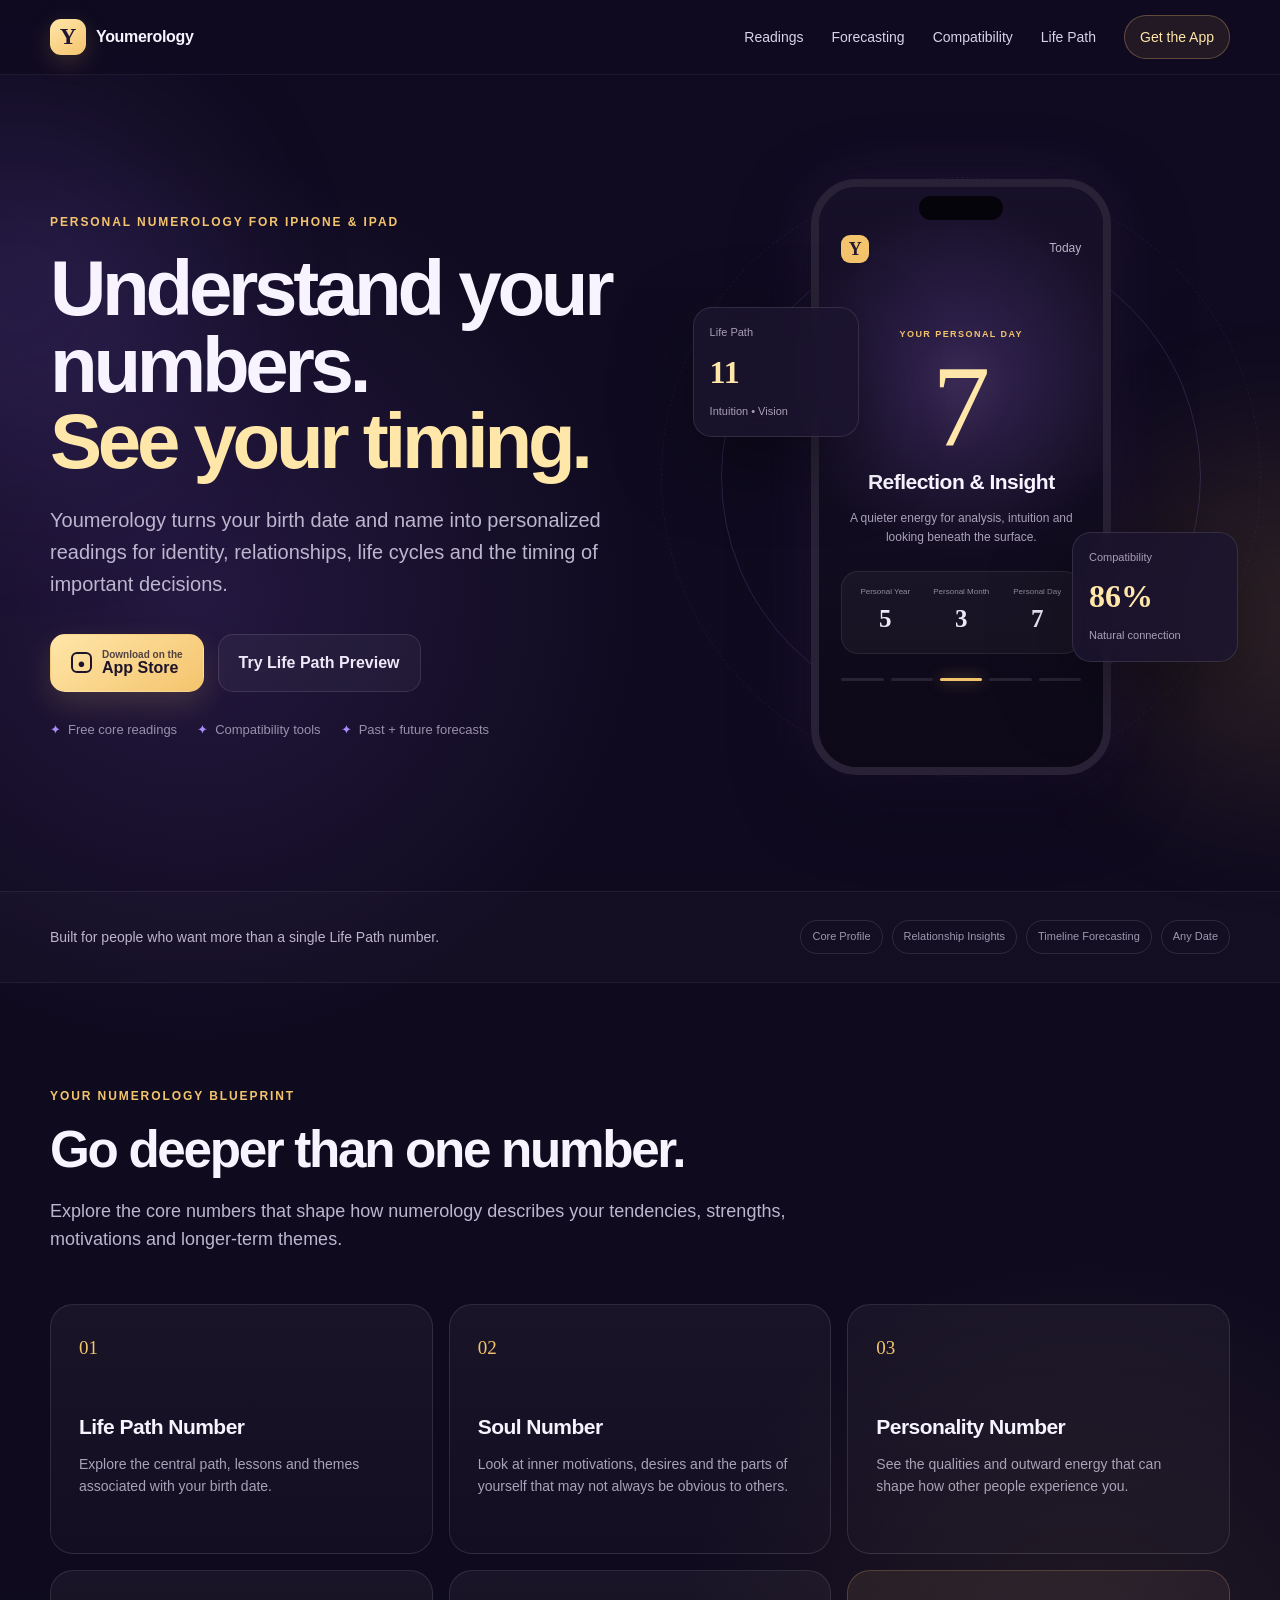
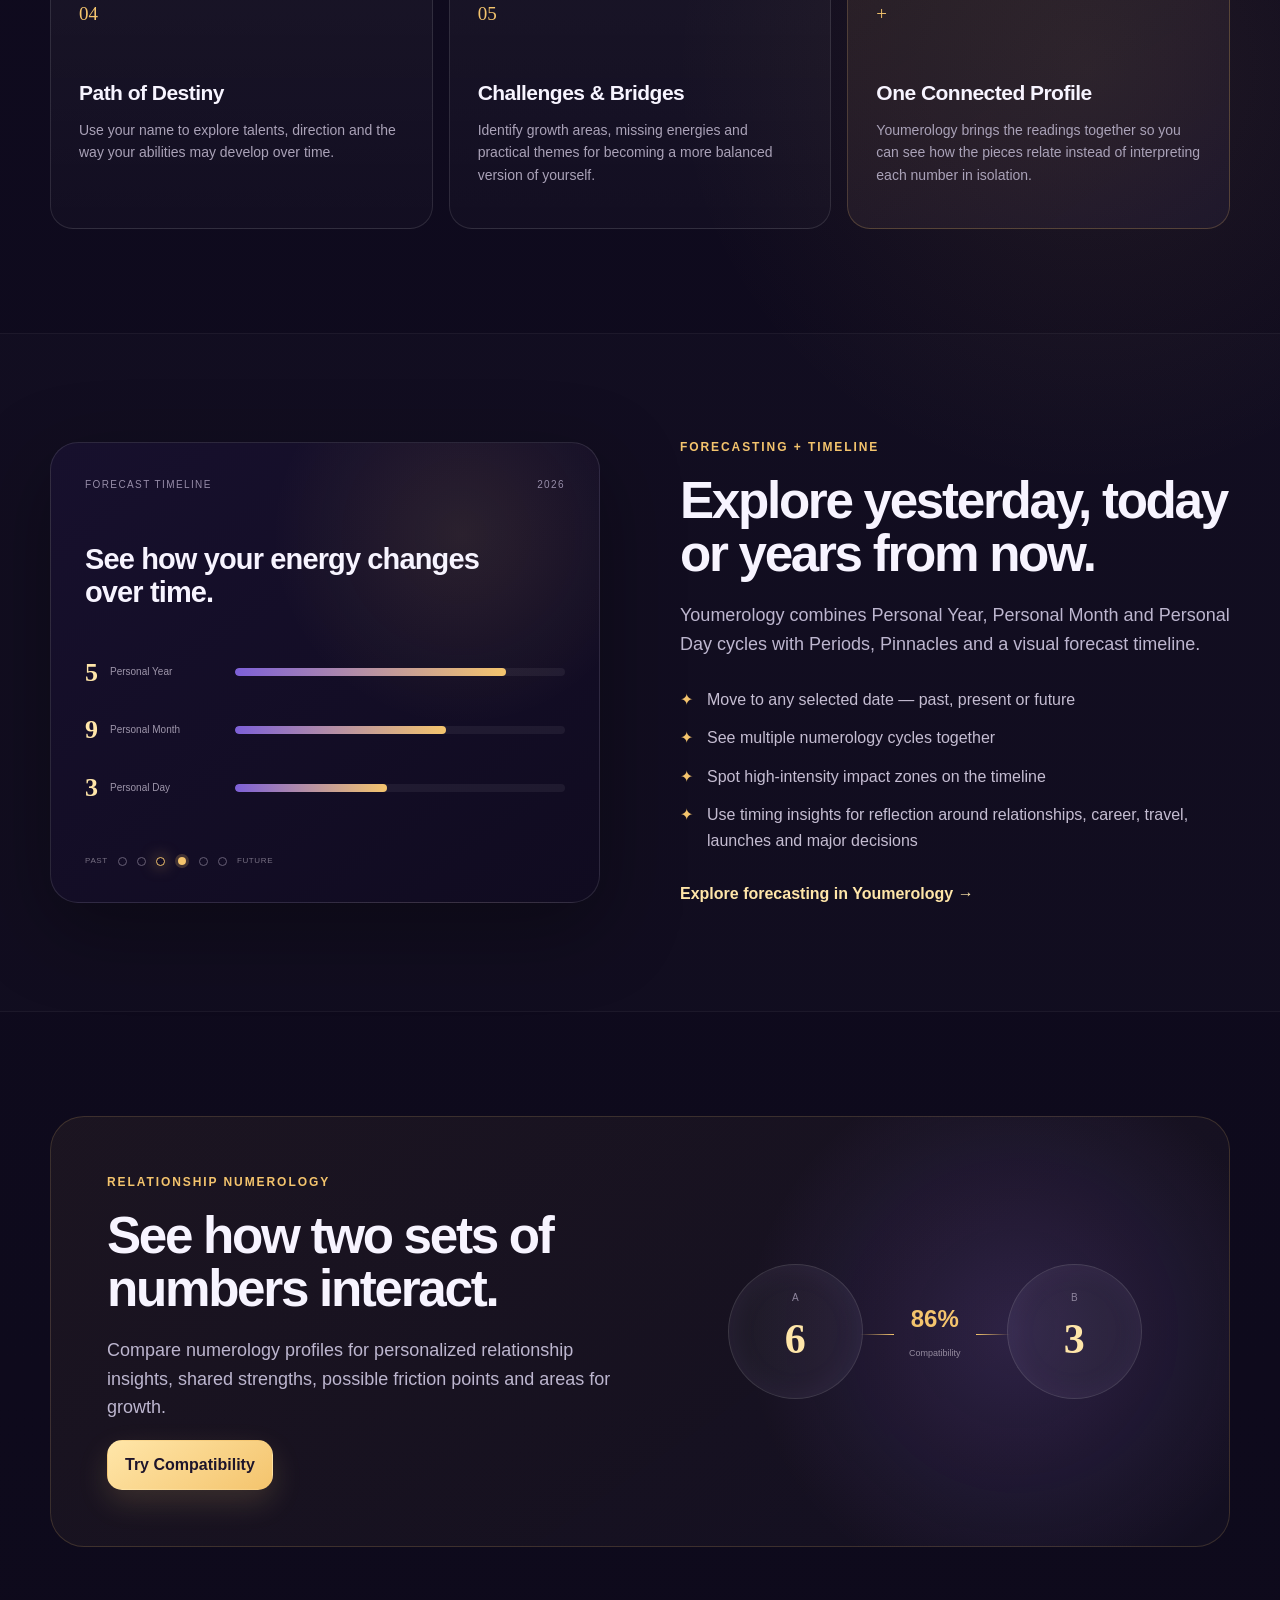
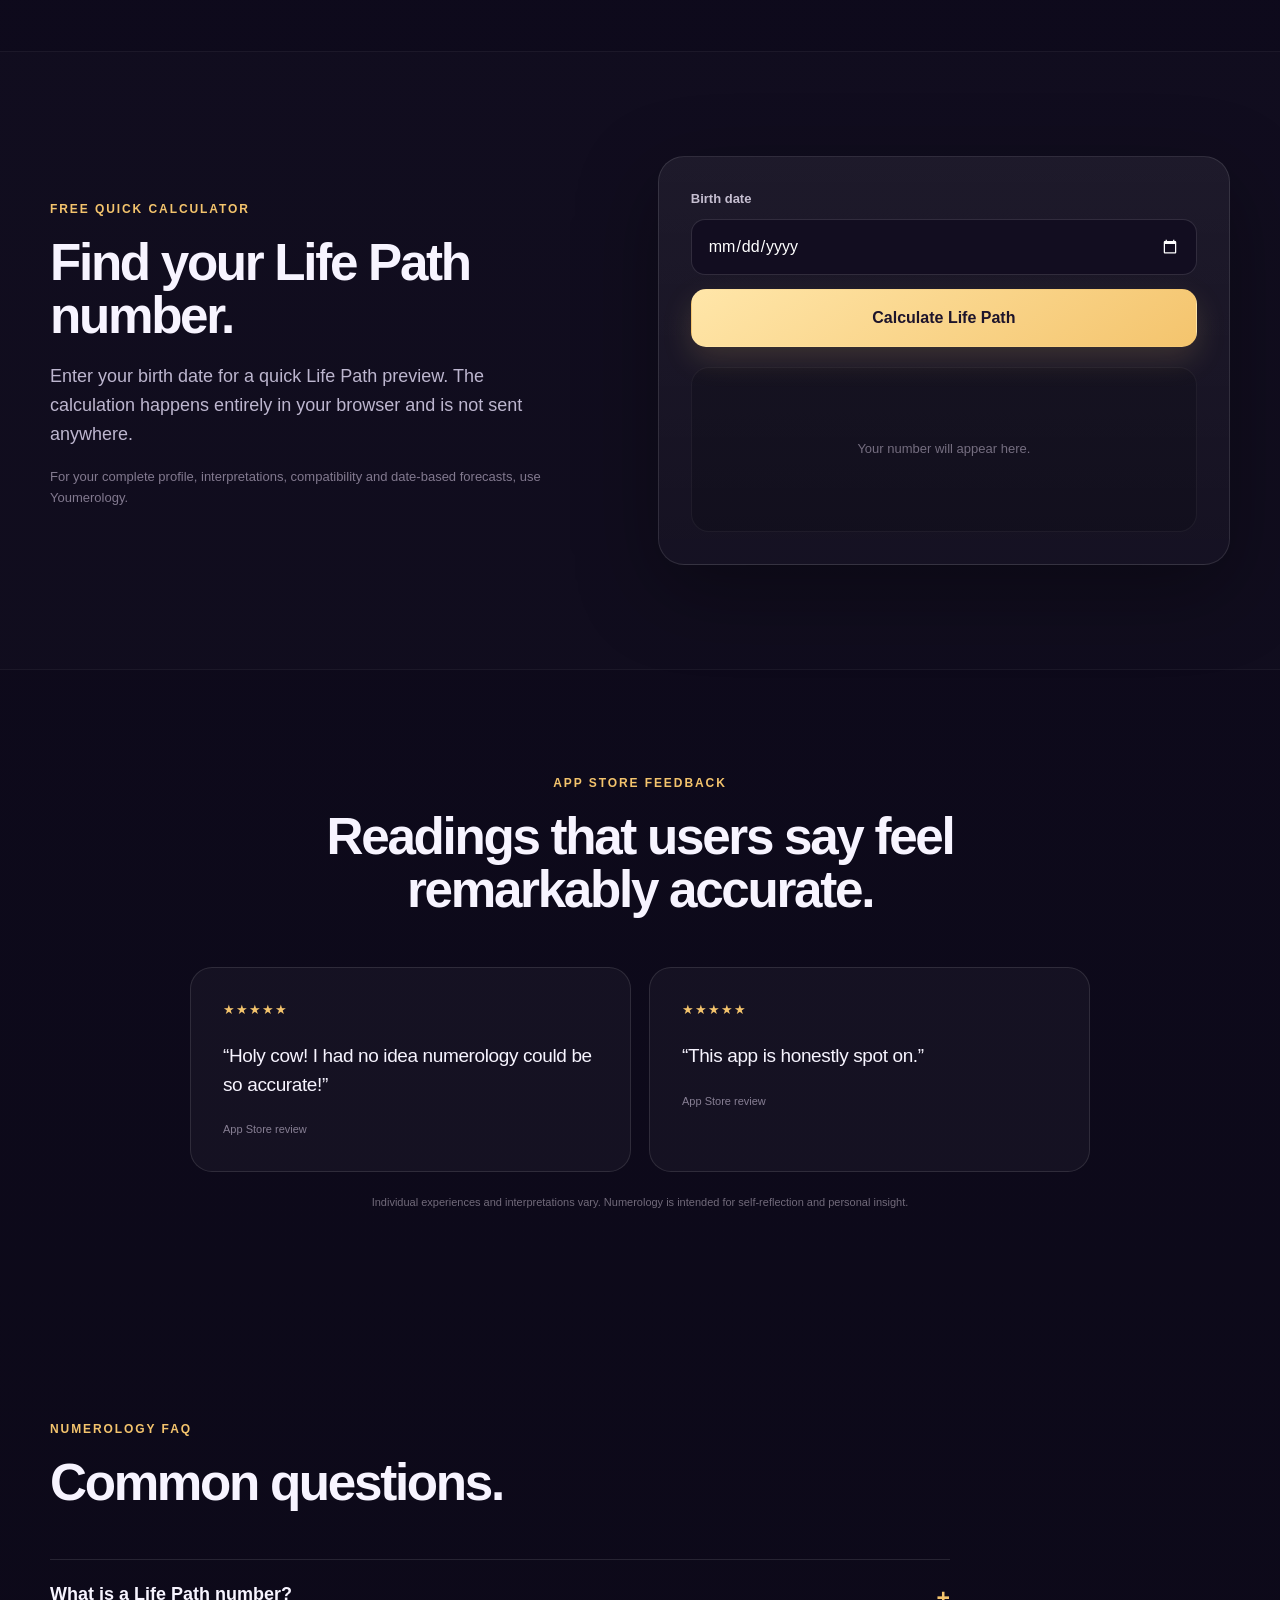
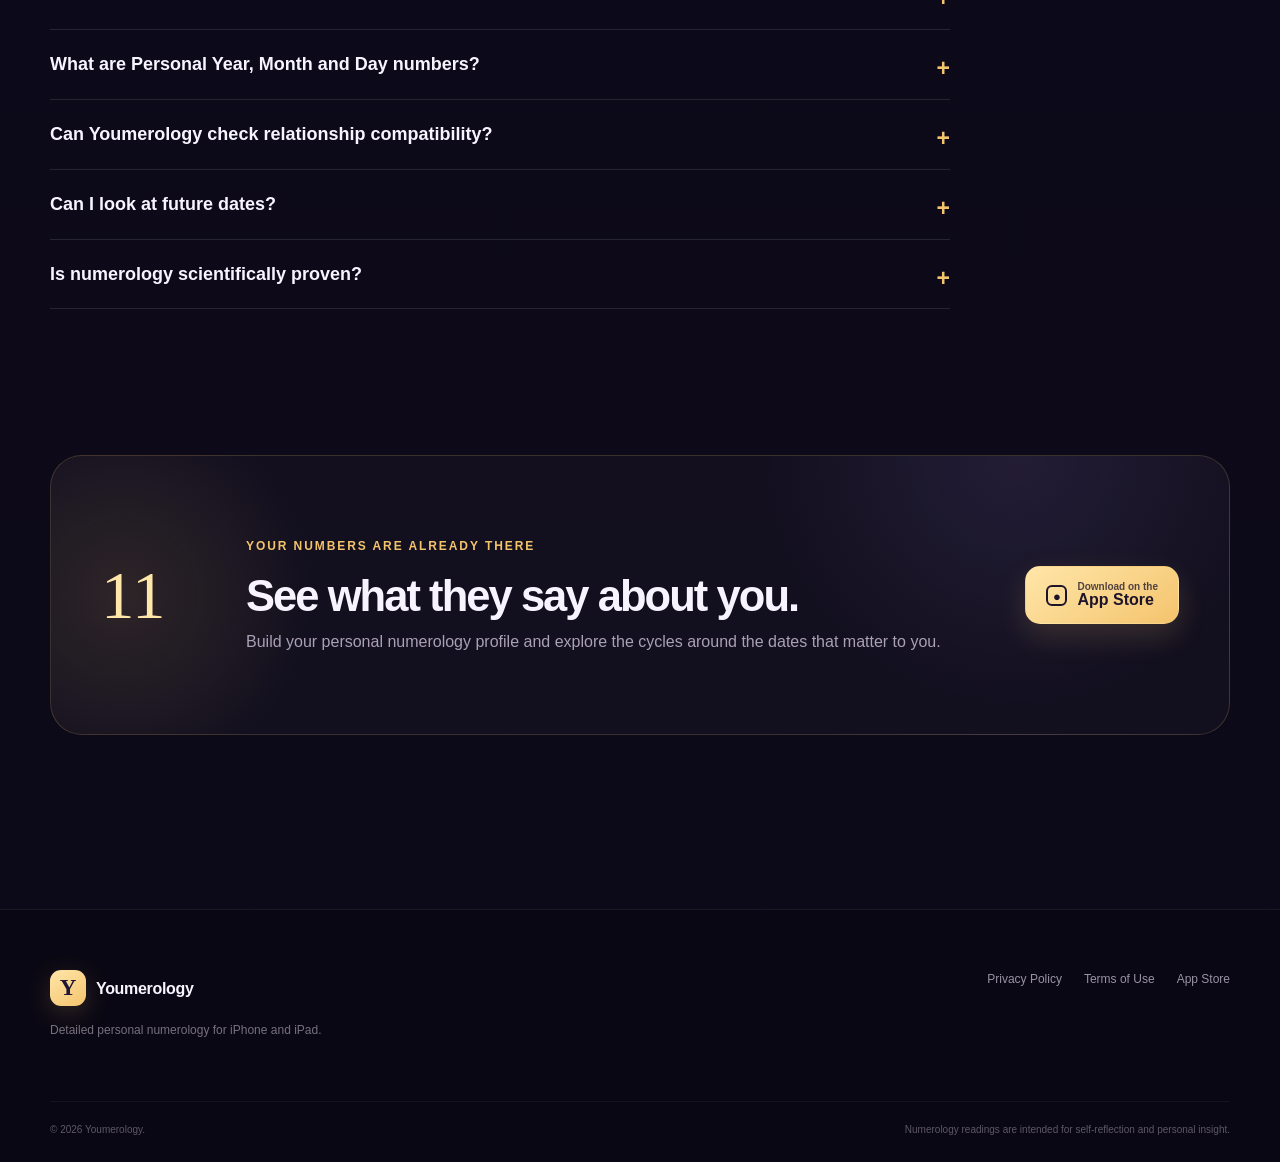
==== index.html @ 7037665f "Update favicon and apple-touch-icon links" ====
<!DOCTYPE html>
<html lang="en">
<head>
  <meta name="google-site-verification" content="4ZaH0j8eCkvq4L_S8HoD6E7AAe_oeaZAUaTtSK3DIdA" />
  <meta charset="UTF-8">
  <meta name="viewport" content="width=device-width, initial-scale=1.0">
  <meta name="theme-color" content="#100B20">

  <title>Youmerology — Personal Numerology Readings, Compatibility & Forecasts</title>
  <meta name="description" content="Explore your Life Path, Soul Number, Personality Number, Destiny, compatibility, Personal Year, Personal Month, Personal Day and forecast timeline with Youmerology for iPhone and iPad.">
  <meta name="keywords" content="numerology, numerology app, life path number, personal year, personal month, personal day, numerology compatibility, destiny number, soul number, numerology reading">
  <meta name="author" content="Youmerology">

  <link rel="canonical" href="https://dgarbinski.github.io/Youmerology-Numerology-Readings/">
  <link rel="manifest" href="site.webmanifest">
  <link rel="icon" type="image/png" href="D565DB39-8B8D-4396-AFD5-382561A0675E 3.png">
<link rel="apple-touch-icon" href="D565DB39-8B8D-4396-AFD5-382561A0675E 3.png">

  <meta property="og:type" content="website">
  <meta property="og:title" content="Youmerology — Detailed Personal Numerology">
  <meta property="og:description" content="Turn your birth date and name into personalized numerology insights for identity, relationships, timing and life decisions.">
  <meta property="og:url" content="https://dgarbinski.github.io/Youmerology-Numerology-Readings/">
  <meta property="og:site_name" content="Youmerology">

  <meta name="twitter:card" content="summary">
  <meta name="twitter:title" content="Youmerology — Personal Numerology Readings">
  <meta name="twitter:description" content="Life Path, compatibility, forecasting and personalized numerology insights for iPhone and iPad.">

  <link rel="stylesheet" href="styles.css">

  <script type="application/ld+json">
  {
    "@context": "https://schema.org",
    "@type": "SoftwareApplication",
    "name": "Youmerology",
    "applicationCategory": "LifestyleApplication",
    "operatingSystem": "iOS, iPadOS",
    "description": "A personal numerology app with core readings, compatibility, date-based forecasts and a visual forecast timeline.",
    "url": "https://dgarbinski.github.io/Youmerology-Numerology-Readings/",
    "downloadUrl": "https://apps.apple.com/us/app/youmerology/id6758997549",
    "offers": {
      "@type": "Offer",
      "price": "0",
      "priceCurrency": "USD"
    }
  }
  </script>
</head>

<body>
  <div class="ambient ambient-one"></div>
  <div class="ambient ambient-two"></div>

  <header class="site-header">
    <div class="container nav-wrap">
      <a class="brand" href="#top" aria-label="Youmerology home">
        <span class="brand-mark">Y</span>
        <span>Youmerology</span>
      </a>

      <button class="menu-button" id="menuButton" aria-label="Open navigation" aria-expanded="false">
        <span></span><span></span><span></span>
      </button>

      <nav class="nav-links" id="navLinks" aria-label="Main navigation">
        <a href="#readings">Readings</a>
        <a href="#forecasting">Forecasting</a>
        <a href="#compatibility">Compatibility</a>
        <a href="#calculator">Life Path</a>
        <a class="nav-cta" href="https://apps.apple.com/us/app/youmerology/id6758997549" target="_blank" rel="noopener">Get the App</a>
      </nav>
    </div>
  </header>

  <main id="top">
    <section class="hero section">
      <div class="container hero-grid">
        <div class="hero-copy">
          <div class="eyebrow">Personal numerology for iPhone & iPad</div>
          <h1>Understand your numbers.<br><span>See your timing.</span></h1>
          <p class="hero-lead">
            Youmerology turns your birth date and name into personalized readings for identity,
            relationships, life cycles and the timing of important decisions.
          </p>

          <div class="hero-actions">
            <a class="button button-primary" href="https://apps.apple.com/us/app/youmerology/id6758997549" target="_blank" rel="noopener">
              <span class="apple-symbol">●</span>
              <span><small>Download on the</small>App Store</span>
            </a>
            <a class="button button-secondary" href="#calculator">Try Life Path Preview</a>
          </div>

          <div class="trust-row">
            <span>Free core readings</span>
            <span>Compatibility tools</span>
            <span>Past + future forecasts</span>
          </div>
        </div>

        <div class="hero-visual" aria-label="Preview of Youmerology readings">
          <div class="orbit orbit-one"></div>
          <div class="orbit orbit-two"></div>

          <div class="phone">
            <div class="phone-top"></div>
            <div class="phone-screen">
              <div class="screen-header">
                <span class="mini-logo">Y</span>
                <span>Today</span>
              </div>
              <p class="screen-kicker">YOUR PERSONAL DAY</p>
              <div class="big-number">7</div>
              <h3>Reflection & Insight</h3>
              <p class="screen-copy">A quieter energy for analysis, intuition and looking beneath the surface.</p>
              <div class="energy-card">
                <div>
                  <span>Personal Year</span>
                  <strong>5</strong>
                </div>
                <div>
                  <span>Personal Month</span>
                  <strong>3</strong>
                </div>
                <div>
                  <span>Personal Day</span>
                  <strong>7</strong>
                </div>
              </div>
              <div class="timeline">
                <span></span><span></span><span class="active"></span><span></span><span></span>
              </div>
            </div>
          </div>

          <div class="floating-card card-left">
            <span>Life Path</span>
            <strong>11</strong>
            <small>Intuition • Vision</small>
          </div>

          <div class="floating-card card-right">
            <span>Compatibility</span>
            <strong>86%</strong>
            <small>Natural connection</small>
          </div>
        </div>
      </div>
    </section>

    <section class="proof-strip">
      <div class="container proof-inner">
        <p>Built for people who want more than a single Life Path number.</p>
        <div class="proof-tags">
          <span>Core Profile</span>
          <span>Relationship Insights</span>
          <span>Timeline Forecasting</span>
          <span>Any Date</span>
        </div>
      </div>
    </section>

    <section class="section" id="readings">
      <div class="container">
        <div class="section-heading">
          <div class="eyebrow">Your numerology blueprint</div>
          <h2>Go deeper than one number.</h2>
          <p>
            Explore the core numbers that shape how numerology describes your tendencies,
            strengths, motivations and longer-term themes.
          </p>
        </div>

        <div class="feature-grid">
          <article class="feature-card">
            <div class="feature-number">01</div>
            <h3>Life Path Number</h3>
            <p>Explore the central path, lessons and themes associated with your birth date.</p>
          </article>

          <article class="feature-card">
            <div class="feature-number">02</div>
            <h3>Soul Number</h3>
            <p>Look at inner motivations, desires and the parts of yourself that may not always be obvious to others.</p>
          </article>

          <article class="feature-card">
            <div class="feature-number">03</div>
            <h3>Personality Number</h3>
            <p>See the qualities and outward energy that can shape how other people experience you.</p>
          </article>

          <article class="feature-card">
            <div class="feature-number">04</div>
            <h3>Path of Destiny</h3>
            <p>Use your name to explore talents, direction and the way your abilities may develop over time.</p>
          </article>

          <article class="feature-card">
            <div class="feature-number">05</div>
            <h3>Challenges & Bridges</h3>
            <p>Identify growth areas, missing energies and practical themes for becoming a more balanced version of yourself.</p>
          </article>

          <article class="feature-card feature-card-accent">
            <div class="feature-number">+</div>
            <h3>One Connected Profile</h3>
            <p>Youmerology brings the readings together so you can see how the pieces relate instead of interpreting each number in isolation.</p>
          </article>
        </div>
      </div>
    </section>

    <section class="section split-section" id="forecasting">
      <div class="container split-grid">
        <div class="timeline-preview">
          <div class="preview-top">
            <span>FORECAST TIMELINE</span>
            <span>2026</span>
          </div>
          <div class="preview-title">See how your energy changes over time.</div>

          <div class="forecast-row">
            <div class="forecast-label"><strong>5</strong><span>Personal Year</span></div>
            <div class="forecast-line"><i style="width: 82%"></i></div>
          </div>
          <div class="forecast-row">
            <div class="forecast-label"><strong>9</strong><span>Personal Month</span></div>
            <div class="forecast-line"><i style="width: 64%"></i></div>
          </div>
          <div class="forecast-row">
            <div class="forecast-label"><strong>3</strong><span>Personal Day</span></div>
            <div class="forecast-line"><i style="width: 46%"></i></div>
          </div>

          <div class="date-track">
            <span>PAST</span>
            <span class="date-point"></span>
            <span class="date-point"></span>
            <span class="date-point hot"></span>
            <span class="date-point current"></span>
            <span class="date-point"></span>
            <span class="date-point"></span>
            <span>FUTURE</span>
          </div>
        </div>

        <div class="split-copy">
          <div class="eyebrow">Forecasting + timeline</div>
          <h2>Explore yesterday, today or years from now.</h2>
          <p>
            Youmerology combines Personal Year, Personal Month and Personal Day cycles with
            Periods, Pinnacles and a visual forecast timeline.
          </p>

          <ul class="check-list">
            <li>Move to any selected date — past, present or future</li>
            <li>See multiple numerology cycles together</li>
            <li>Spot high-intensity impact zones on the timeline</li>
            <li>Use timing insights for reflection around relationships, career, travel, launches and major decisions</li>
          </ul>

          <a class="text-link" href="https://apps.apple.com/us/app/youmerology/id6758997549" target="_blank" rel="noopener">Explore forecasting in Youmerology →</a>
        </div>
      </div>
    </section>

    <section class="section" id="compatibility">
      <div class="container">
        <div class="compatibility-card">
          <div class="compatibility-copy">
            <div class="eyebrow">Relationship numerology</div>
            <h2>See how two sets of numbers interact.</h2>
            <p>
              Compare numerology profiles for personalized relationship insights,
              shared strengths, possible friction points and areas for growth.
            </p>
            <a class="button button-primary compact" href="https://apps.apple.com/us/app/youmerology/id6758997549" target="_blank" rel="noopener">Try Compatibility</a>
          </div>

          <div class="match-visual">
            <div class="person-orb">
              <span>A</span>
              <strong>6</strong>
            </div>
            <div class="connection">
              <div class="match-score">86%</div>
              <span>Compatibility</span>
            </div>
            <div class="person-orb">
              <span>B</span>
              <strong>3</strong>
            </div>
          </div>
        </div>
      </div>
    </section>

    <section class="section calculator-section" id="calculator">
      <div class="container calculator-grid">
        <div class="calculator-copy">
          <div class="eyebrow">Free quick calculator</div>
          <h2>Find your Life Path number.</h2>
          <p>
            Enter your birth date for a quick Life Path preview. The calculation happens entirely
            in your browser and is not sent anywhere.
          </p>
          <p class="calculator-note">
            For your complete profile, interpretations, compatibility and date-based forecasts,
            use Youmerology.
          </p>
        </div>

        <div class="calculator-card">
          <label for="birthDate">Birth date</label>
          <input type="date" id="birthDate" autocomplete="bday">
          <button class="button button-primary full-width" id="calculateButton">Calculate Life Path</button>

          <div class="calculator-result" id="calculatorResult" aria-live="polite">
            <div class="result-placeholder">Your number will appear here.</div>
          </div>
        </div>
      </div>
    </section>

    <section class="section reviews-section">
      <div class="container">
        <div class="section-heading centered">
          <div class="eyebrow">App Store feedback</div>
          <h2>Readings that users say feel remarkably accurate.</h2>
        </div>

        <div class="review-grid">
          <blockquote class="review-card">
            <div class="stars">★★★★★</div>
            <p>“Holy cow! I had no idea numerology could be so accurate!”</p>
            <footer>App Store review</footer>
          </blockquote>

          <blockquote class="review-card">
            <div class="stars">★★★★★</div>
            <p>“This app is honestly spot on.”</p>
            <footer>App Store review</footer>
          </blockquote>
        </div>

        <p class="review-disclaimer">Individual experiences and interpretations vary. Numerology is intended for self-reflection and personal insight.</p>
      </div>
    </section>

    <section class="section faq-section">
      <div class="container">
        <div class="section-heading">
          <div class="eyebrow">Numerology FAQ</div>
          <h2>Common questions.</h2>
        </div>

        <div class="faq-list">
          <details>
            <summary>What is a Life Path number?</summary>
            <p>A Life Path number is a numerology value derived from your birth date. Numerology traditions use it to describe broad themes, tendencies and lessons associated with a person's life journey.</p>
          </details>

          <details>
            <summary>What are Personal Year, Month and Day numbers?</summary>
            <p>These are date-based numerology cycles used to interpret changing themes over different time scales. Youmerology lets you view them together and move to different dates.</p>
          </details>

          <details>
            <summary>Can Youmerology check relationship compatibility?</summary>
            <p>Yes. Youmerology includes compatibility insights that combine numerology information for two people and highlight strengths, friction points and potential areas for growth.</p>
          </details>

          <details>
            <summary>Can I look at future dates?</summary>
            <p>Yes. The forecast tools are designed to explore past, present and future dates, including Personal Year, Month and Day cycles, Periods, Pinnacles and the visual timeline.</p>
          </details>

          <details>
            <summary>Is numerology scientifically proven?</summary>
            <p>Numerology is a traditional interpretive system, not a scientifically validated method for predicting events. Youmerology is designed for self-reflection, personal insight and entertainment rather than guaranteed outcomes.</p>
          </details>
        </div>
      </div>
    </section>

    <section class="section final-cta">
      <div class="container">
        <div class="cta-panel">
          <div class="cta-symbol">11</div>
          <div>
            <div class="eyebrow">Your numbers are already there</div>
            <h2>See what they say about you.</h2>
            <p>Build your personal numerology profile and explore the cycles around the dates that matter to you.</p>
          </div>
          <a class="button button-primary" href="https://apps.apple.com/us/app/youmerology/id6758997549" target="_blank" rel="noopener">
            <span class="apple-symbol">●</span>
            <span><small>Download on the</small>App Store</span>
          </a>
        </div>
      </div>
    </section>
  </main>

  <footer class="site-footer">
    <div class="container footer-grid">
      <div>
        <a class="brand footer-brand" href="#top">
          <span class="brand-mark">Y</span>
          <span>Youmerology</span>
        </a>
        <p>Detailed personal numerology for iPhone and iPad.</p>
      </div>

      <div class="footer-links">
        <a href="https://dgarbinski.github.io/Youmerology/index.html" target="_blank" rel="noopener">Privacy Policy</a>
        <a href="https://dgarbinski.github.io/Youmerology/termsofservice.html" target="_blank" rel="noopener">Terms of Use</a>
        <a href="https://apps.apple.com/us/app/youmerology/id6758997549" target="_blank" rel="noopener">App Store</a>
      </div>
    </div>

    <div class="container footer-bottom">
      <span>© <span id="year"></span> Youmerology.</span>
      <span>Numerology readings are intended for self-reflection and personal insight.</span>
    </div>
  </footer>

  <script src="app.js"></script>
</body>
</html>
---- styles.css ----
:root {
  --bg: #100b20;
  --bg-2: #17102d;
  --panel: rgba(255, 255, 255, 0.055);
  --panel-strong: rgba(255, 255, 255, 0.085);
  --text: #f7f4ff;
  --muted: #bdb6cf;
  --gold: #f4c46d;
  --gold-2: #ffe6a9;
  --violet: #a98bf7;
  --violet-2: #7d60d8;
  --border: rgba(255, 255, 255, 0.11);
  --shadow: 0 25px 80px rgba(0, 0, 0, 0.35);
  --radius: 28px;
  --max: 1180px;
}

* {
  box-sizing: border-box;
}

html {
  scroll-behavior: smooth;
}

body {
  margin: 0;
  color: var(--text);
  background:
    radial-gradient(circle at 15% 10%, rgba(128, 84, 211, 0.18), transparent 28rem),
    radial-gradient(circle at 85% 28%, rgba(244, 196, 109, 0.08), transparent 26rem),
    linear-gradient(180deg, #100b20 0%, #0c0918 100%);
  font-family: Inter, ui-sans-serif, -apple-system, BlinkMacSystemFont, "SF Pro Display", "Segoe UI", sans-serif;
  line-height: 1.6;
  overflow-x: hidden;
}

a {
  color: inherit;
}

button,
input {
  font: inherit;
}

.container {
  width: min(calc(100% - 40px), var(--max));
  margin-inline: auto;
}

.section {
  position: relative;
  padding: 104px 0;
}

.ambient {
  position: fixed;
  pointer-events: none;
  border-radius: 50%;
  filter: blur(90px);
  opacity: 0.16;
  z-index: -1;
}

.ambient-one {
  width: 360px;
  height: 360px;
  background: #8d6af0;
  top: 12%;
  left: -160px;
}

.ambient-two {
  width: 300px;
  height: 300px;
  background: #e3ad4f;
  right: -150px;
  top: 52%;
}

.site-header {
  position: sticky;
  top: 0;
  z-index: 20;
  background: rgba(16, 11, 32, 0.78);
  backdrop-filter: blur(22px);
  -webkit-backdrop-filter: blur(22px);
  border-bottom: 1px solid rgba(255, 255, 255, 0.06);
}

.nav-wrap {
  min-height: 74px;
  display: flex;
  align-items: center;
  justify-content: space-between;
  gap: 24px;
}

.brand {
  display: inline-flex;
  align-items: center;
  gap: 10px;
  font-weight: 760;
  text-decoration: none;
  letter-spacing: -0.02em;
}

.brand-mark {
  display: grid;
  place-items: center;
  width: 36px;
  height: 36px;
  border-radius: 11px;
  color: #211534;
  background: linear-gradient(145deg, var(--gold-2), var(--gold));
  box-shadow: 0 7px 24px rgba(244, 196, 109, 0.18);
  font-family: Georgia, serif;
  font-size: 23px;
  font-weight: 700;
}

.nav-links {
  display: flex;
  align-items: center;
  gap: 28px;
  color: #d9d3e5;
  font-size: 14px;
}

.nav-links a {
  text-decoration: none;
}

.nav-links a:hover {
  color: #fff;
}

.nav-cta {
  padding: 10px 15px;
  border: 1px solid rgba(244, 196, 109, 0.3);
  border-radius: 999px;
  color: var(--gold-2) !important;
  background: rgba(244, 196, 109, 0.08);
}

.menu-button {
  display: none;
  width: 42px;
  height: 42px;
  border: 0;
  background: transparent;
  padding: 8px;
}

.menu-button span {
  display: block;
  height: 2px;
  margin: 5px 0;
  background: #fff;
  border-radius: 4px;
}

.hero {
  padding-top: 92px;
  min-height: 780px;
  display: flex;
  align-items: center;
}

.hero-grid {
  display: grid;
  grid-template-columns: 1.03fr 0.97fr;
  align-items: center;
  gap: 72px;
}

.eyebrow {
  color: var(--gold);
  text-transform: uppercase;
  letter-spacing: 0.16em;
  font-size: 12px;
  font-weight: 800;
  margin-bottom: 18px;
}

h1,
h2,
h3,
p {
  margin-top: 0;
}

h1 {
  margin-bottom: 24px;
  font-size: clamp(54px, 6.1vw, 86px);
  line-height: 0.98;
  letter-spacing: -0.055em;
  max-width: 760px;
}

h1 span {
  color: var(--gold-2);
}

h2 {
  margin-bottom: 20px;
  font-size: clamp(39px, 4vw, 62px);
  line-height: 1.03;
  letter-spacing: -0.045em;
}

h3 {
  margin-bottom: 10px;
  font-size: 21px;
  letter-spacing: -0.025em;
}

.hero-lead,
.section-heading p,
.split-copy > p,
.compatibility-copy > p,
.calculator-copy > p {
  color: var(--muted);
  font-size: 18px;
}

.hero-lead {
  max-width: 650px;
  font-size: 20px;
}

.hero-actions {
  display: flex;
  flex-wrap: wrap;
  align-items: center;
  gap: 14px;
  margin-top: 34px;
}

.button {
  min-height: 58px;
  display: inline-flex;
  align-items: center;
  justify-content: center;
  gap: 10px;
  border-radius: 15px;
  padding: 12px 20px;
  font-weight: 760;
  text-decoration: none;
  border: 1px solid transparent;
  cursor: pointer;
  transition: transform 180ms ease, border-color 180ms ease, background 180ms ease;
}

.button:hover {
  transform: translateY(-2px);
}

.button-primary {
  color: #1d142b;
  background: linear-gradient(145deg, var(--gold-2), var(--gold));
  box-shadow: 0 12px 30px rgba(244, 196, 109, 0.16);
}

.button-secondary {
  color: #eee9f8;
  border-color: var(--border);
  background: rgba(255, 255, 255, 0.04);
}

.button small {
  display: block;
  font-size: 10px;
  line-height: 1;
  opacity: 0.76;
  font-weight: 700;
}

.button span:last-child {
  line-height: 1.05;
}

.apple-symbol {
  width: 21px;
  height: 21px;
  font-size: 13px;
  display: grid;
  place-items: center;
  border: 2px solid currentColor;
  border-radius: 6px;
}

.compact {
  min-height: 50px;
  padding: 10px 17px;
}

.full-width {
  width: 100%;
}

.trust-row {
  display: flex;
  flex-wrap: wrap;
  gap: 20px;
  margin-top: 28px;
  color: #9991ab;
  font-size: 13px;
}

.trust-row span::before {
  content: "✦";
  color: var(--violet);
  margin-right: 7px;
}

.hero-visual {
  min-height: 620px;
  position: relative;
  display: grid;
  place-items: center;
}

.orbit {
  position: absolute;
  border: 1px solid rgba(169, 139, 247, 0.18);
  border-radius: 50%;
}

.orbit-one {
  width: 480px;
  height: 480px;
}

.orbit-two {
  width: 600px;
  height: 600px;
  border-style: dashed;
  opacity: 0.45;
}

.phone {
  position: relative;
  width: 300px;
  height: 596px;
  border: 8px solid #292236;
  border-radius: 46px;
  background: #0f0a1a;
  box-shadow: var(--shadow), 0 0 70px rgba(129, 90, 211, 0.16);
  z-index: 3;
  overflow: hidden;
}

.phone-top {
  position: absolute;
  top: 9px;
  left: 50%;
  transform: translateX(-50%);
  width: 84px;
  height: 24px;
  background: #05040a;
  border-radius: 99px;
  z-index: 5;
}

.phone-screen {
  position: absolute;
  inset: 0;
  padding: 48px 22px 20px;
  background:
    radial-gradient(circle at 50% 33%, rgba(157, 112, 240, 0.24), transparent 180px),
    linear-gradient(180deg, #171029 0%, #0d0918 100%);
}

.screen-header {
  display: flex;
  justify-content: space-between;
  align-items: center;
  color: #bbb3c7;
  font-size: 12px;
}

.mini-logo {
  width: 28px;
  height: 28px;
  display: grid;
  place-items: center;
  background: var(--gold);
  color: #241832;
  border-radius: 9px;
  font-family: Georgia, serif;
  font-size: 18px;
  font-weight: 700;
}

.screen-kicker {
  margin: 64px 0 8px;
  color: var(--gold);
  font-size: 9px;
  letter-spacing: 0.16em;
  text-align: center;
  font-weight: 800;
}

.big-number {
  font-family: Georgia, serif;
  font-size: 116px;
  line-height: 1;
  text-align: center;
  color: var(--gold-2);
  text-shadow: 0 0 40px rgba(244, 196, 109, 0.18);
}

.phone-screen h3 {
  text-align: center;
  margin-top: 0;
}

.screen-copy {
  text-align: center;
  color: #aaa1bb;
  font-size: 12px;
  line-height: 1.6;
}

.energy-card {
  margin-top: 24px;
  padding: 14px 8px;
  display: grid;
  grid-template-columns: repeat(3, 1fr);
  gap: 6px;
  border-radius: 17px;
  border: 1px solid rgba(255, 255, 255, 0.08);
  background: rgba(255, 255, 255, 0.04);
}

.energy-card > div {
  text-align: center;
}

.energy-card span {
  display: block;
  color: #928a9d;
  font-size: 8px;
}

.energy-card strong {
  display: block;
  color: #eee8f8;
  font-family: Georgia, serif;
  font-size: 25px;
}

.timeline {
  display: grid;
  grid-template-columns: repeat(5, 1fr);
  gap: 7px;
  margin-top: 24px;
}

.timeline span {
  height: 3px;
  background: rgba(255, 255, 255, 0.1);
  border-radius: 99px;
}

.timeline .active {
  background: var(--gold);
  box-shadow: 0 0 14px rgba(244, 196, 109, 0.5);
}

.floating-card {
  position: absolute;
  z-index: 5;
  width: 166px;
  padding: 16px;
  border-radius: 19px;
  border: 1px solid rgba(255, 255, 255, 0.11);
  background: rgba(28, 20, 47, 0.8);
  backdrop-filter: blur(18px);
  -webkit-backdrop-filter: blur(18px);
  box-shadow: var(--shadow);
}

.floating-card span,
.floating-card small {
  display: block;
  color: #a8a0b5;
  font-size: 11px;
}

.floating-card strong {
  display: block;
  margin: 5px 0;
  color: var(--gold-2);
  font-size: 32px;
  font-family: Georgia, serif;
}

.card-left {
  left: 0;
  top: 140px;
}

.card-right {
  right: -8px;
  bottom: 125px;
}

.proof-strip {
  border-top: 1px solid rgba(255, 255, 255, 0.06);
  border-bottom: 1px solid rgba(255, 255, 255, 0.06);
  background: rgba(255, 255, 255, 0.018);
}

.proof-inner {
  padding: 28px 0;
  display: flex;
  align-items: center;
  justify-content: space-between;
  gap: 20px;
}

.proof-inner p {
  margin: 0;
  color: #bdb5ca;
  font-size: 14px;
}

.proof-tags {
  display: flex;
  flex-wrap: wrap;
  justify-content: flex-end;
  gap: 9px;
}

.proof-tags span {
  padding: 7px 11px;
  border: 1px solid var(--border);
  border-radius: 999px;
  color: #9f97ae;
  font-size: 11px;
}

.section-heading {
  max-width: 760px;
  margin-bottom: 50px;
}

.centered {
  text-align: center;
  margin-inline: auto;
}

.feature-grid {
  display: grid;
  grid-template-columns: repeat(3, 1fr);
  gap: 16px;
}

.feature-card {
  min-height: 250px;
  padding: 28px;
  border: 1px solid var(--border);
  border-radius: 23px;
  background: linear-gradient(180deg, rgba(255, 255, 255, 0.045), rgba(255, 255, 255, 0.02));
}

.feature-card p {
  color: #aaa2b8;
  font-size: 14px;
}

.feature-number {
  margin-bottom: 46px;
  color: var(--gold);
  font-family: Georgia, serif;
  font-size: 19px;
}

.feature-card-accent {
  border-color: rgba(244, 196, 109, 0.22);
  background:
    linear-gradient(145deg, rgba(244, 196, 109, 0.09), rgba(169, 139, 247, 0.05));
}

.split-section {
  background: rgba(255, 255, 255, 0.016);
  border-top: 1px solid rgba(255, 255, 255, 0.045);
  border-bottom: 1px solid rgba(255, 255, 255, 0.045);
}

.split-grid {
  display: grid;
  grid-template-columns: 1fr 1fr;
  align-items: center;
  gap: 80px;
}

.timeline-preview {
  min-height: 450px;
  padding: 34px;
  border: 1px solid rgba(255, 255, 255, 0.11);
  border-radius: var(--radius);
  background:
    radial-gradient(circle at 75% 20%, rgba(244, 196, 109, 0.10), transparent 190px),
    linear-gradient(145deg, #17102d, #100b20);
  box-shadow: var(--shadow);
}

.preview-top {
  display: flex;
  justify-content: space-between;
  color: #968ca8;
  font-size: 10px;
  letter-spacing: 0.14em;
}

.preview-title {
  margin: 50px 0 42px;
  max-width: 400px;
  font-size: 29px;
  font-weight: 760;
  line-height: 1.15;
  letter-spacing: -0.03em;
}

.forecast-row {
  display: grid;
  grid-template-columns: 132px 1fr;
  gap: 18px;
  align-items: center;
  margin: 16px 0;
}

.forecast-label {
  display: flex;
  align-items: center;
  gap: 12px;
}

.forecast-label strong {
  font-family: Georgia, serif;
  font-size: 26px;
  color: var(--gold-2);
}

.forecast-label span {
  color: #9d95aa;
  font-size: 10px;
}

.forecast-line {
  height: 8px;
  background: rgba(255, 255, 255, 0.06);
  border-radius: 99px;
  overflow: hidden;
}

.forecast-line i {
  display: block;
  height: 100%;
  border-radius: 99px;
  background: linear-gradient(90deg, var(--violet-2), var(--gold));
}

.date-track {
  margin-top: 46px;
  display: flex;
  align-items: center;
  gap: 10px;
  color: #777083;
  font-size: 8px;
  letter-spacing: 0.08em;
}

.date-point {
  width: 9px;
  height: 9px;
  border-radius: 50%;
  border: 1px solid #665e75;
}

.date-point.hot {
  border-color: var(--gold);
  box-shadow: 0 0 15px rgba(244, 196, 109, 0.55);
}

.date-point.current {
  width: 14px;
  height: 14px;
  background: var(--gold);
  border: 3px solid rgba(244, 196, 109, 0.2);
  background-clip: padding-box;
}

.check-list {
  list-style: none;
  margin: 28px 0;
  padding: 0;
}

.check-list li {
  position: relative;
  margin: 13px 0;
  padding-left: 27px;
  color: #c5bdd2;
}

.check-list li::before {
  content: "✦";
  position: absolute;
  left: 0;
  color: var(--gold);
}

.text-link {
  color: var(--gold-2);
  font-weight: 760;
  text-decoration: none;
}

.compatibility-card {
  padding: 56px;
  display: grid;
  grid-template-columns: 1fr 0.9fr;
  gap: 60px;
  align-items: center;
  border: 1px solid rgba(244, 196, 109, 0.17);
  border-radius: 34px;
  background:
    radial-gradient(circle at 82% 50%, rgba(155, 110, 232, 0.18), transparent 270px),
    linear-gradient(145deg, rgba(244, 196, 109, 0.06), rgba(255, 255, 255, 0.025));
}

.match-visual {
  display: flex;
  align-items: center;
  justify-content: center;
}

.person-orb {
  width: 135px;
  height: 135px;
  border-radius: 50%;
  display: grid;
  place-content: center;
  text-align: center;
  background: rgba(255, 255, 255, 0.04);
  border: 1px solid rgba(255, 255, 255, 0.12);
  box-shadow: inset 0 0 30px rgba(169, 139, 247, 0.07);
}

.person-orb span {
  color: #8e859d;
  font-size: 10px;
}

.person-orb strong {
  font-family: Georgia, serif;
  font-size: 42px;
  color: var(--gold-2);
}

.connection {
  width: 150px;
  margin-inline: -3px;
  text-align: center;
  position: relative;
}

.connection::before,
.connection::after {
  content: "";
  position: absolute;
  top: 34px;
  width: 34px;
  height: 1px;
  background: linear-gradient(90deg, rgba(244, 196, 109, 0), var(--gold));
}

.connection::before {
  left: 0;
}

.connection::after {
  right: 0;
  transform: rotate(180deg);
}

.match-score {
  color: var(--gold);
  font-size: 24px;
  font-weight: 800;
}

.connection span {
  color: #948b9f;
  font-size: 9px;
}

.calculator-section {
  border-top: 1px solid rgba(255, 255, 255, 0.045);
  border-bottom: 1px solid rgba(255, 255, 255, 0.045);
  background: rgba(255, 255, 255, 0.015);
}

.calculator-grid {
  display: grid;
  grid-template-columns: 0.95fr 1.05fr;
  gap: 90px;
  align-items: center;
}

.calculator-note {
  font-size: 13px !important;
  color: #82798f !important;
}

.calculator-card {
  padding: 32px;
  border: 1px solid var(--border);
  border-radius: 26px;
  background: linear-gradient(180deg, rgba(255, 255, 255, 0.055), rgba(255, 255, 255, 0.025));
  box-shadow: var(--shadow);
}

.calculator-card label {
  display: block;
  margin-bottom: 9px;
  color: #c6bfd1;
  font-size: 13px;
  font-weight: 700;
}

.calculator-card input {
  width: 100%;
  height: 56px;
  margin-bottom: 14px;
  padding: 0 16px;
  border: 1px solid rgba(255, 255, 255, 0.13);
  border-radius: 14px;
  color: #fff;
  background: #120d20;
  color-scheme: dark;
  outline: none;
}

.calculator-card input:focus {
  border-color: rgba(244, 196, 109, 0.5);
}

.calculator-result {
  min-height: 165px;
  margin-top: 20px;
  padding: 20px;
  display: grid;
  place-items: center;
  text-align: center;
  border-radius: 18px;
  background: rgba(0, 0, 0, 0.13);
  border: 1px solid rgba(255, 255, 255, 0.05);
}

.result-placeholder {
  color: #756e80;
  font-size: 13px;
}

.result-number {
  font-family: Georgia, serif;
  font-size: 70px;
  line-height: 1;
  color: var(--gold-2);
}

.result-title {
  margin-top: 10px;
  font-size: 16px;
  font-weight: 800;
}

.result-copy {
  margin-top: 6px;
  max-width: 400px;
  color: #a59dad;
  font-size: 12px;
}

.result-cta {
  display: inline-block;
  margin-top: 10px;
  color: var(--gold);
  font-size: 12px;
  text-decoration: none;
  font-weight: 760;
}

.review-grid {
  display: grid;
  grid-template-columns: 1fr 1fr;
  gap: 18px;
  max-width: 900px;
  margin-inline: auto;
}

.review-card {
  margin: 0;
  padding: 32px;
  border-radius: 22px;
  border: 1px solid var(--border);
  background: rgba(255, 255, 255, 0.035);
}

.stars {
  color: var(--gold);
  letter-spacing: 0.08em;
  font-size: 13px;
}

.review-card p {
  margin: 22px 0;
  font-size: 19px;
  line-height: 1.5;
  letter-spacing: -0.02em;
}

.review-card footer {
  color: #877f94;
  font-size: 11px;
}

.review-disclaimer {
  margin: 22px auto 0;
  max-width: 760px;
  text-align: center;
  color: #716a7a;
  font-size: 11px;
}

.faq-list {
  max-width: 900px;
}

.faq-list details {
  border-top: 1px solid var(--border);
  padding: 20px 0;
}

.faq-list details:last-child {
  border-bottom: 1px solid var(--border);
}

.faq-list summary {
  cursor: pointer;
  font-size: 18px;
  font-weight: 720;
  list-style: none;
}

.faq-list summary::-webkit-details-marker {
  display: none;
}

.faq-list summary::after {
  content: "+";
  float: right;
  color: var(--gold);
  font-size: 23px;
}

.faq-list details[open] summary::after {
  content: "–";
}

.faq-list details p {
  max-width: 740px;
  margin: 13px 0 0;
  color: #a59dad;
  font-size: 14px;
}

.final-cta {
  padding-top: 42px;
}

.cta-panel {
  min-height: 280px;
  padding: 45px 50px;
  display: grid;
  grid-template-columns: 110px 1fr auto;
  align-items: center;
  gap: 35px;
  border: 1px solid rgba(244, 196, 109, 0.18);
  border-radius: 32px;
  background:
    radial-gradient(circle at 6% 50%, rgba(244, 196, 109, 0.12), transparent 190px),
    radial-gradient(circle at 82% 0%, rgba(169, 139, 247, 0.11), transparent 250px),
    rgba(255, 255, 255, 0.028);
}

.cta-symbol {
  font-family: Georgia, serif;
  font-size: 67px;
  color: var(--gold-2);
}

.cta-panel h2 {
  margin-bottom: 10px;
  font-size: clamp(34px, 3.4vw, 51px);
}

.cta-panel p {
  margin-bottom: 0;
  color: #aaa1b6;
}

.site-footer {
  margin-top: 70px;
  padding: 60px 0 24px;
  border-top: 1px solid rgba(255, 255, 255, 0.07);
  background: rgba(3, 2, 8, 0.2);
}

.footer-grid {
  display: flex;
  justify-content: space-between;
  gap: 30px;
}

.footer-brand {
  margin-bottom: 15px;
}

.footer-grid p {
  color: #77707e;
  font-size: 12px;
}

.footer-links {
  display: flex;
  gap: 22px;
  align-items: flex-start;
}

.footer-links a {
  color: #9991a5;
  text-decoration: none;
  font-size: 12px;
}

.footer-links a:hover {
  color: #fff;
}

.footer-bottom {
  margin-top: 48px;
  padding-top: 20px;
  border-top: 1px solid rgba(255, 255, 255, 0.05);
  display: flex;
  justify-content: space-between;
  gap: 20px;
  color: #5e5866;
  font-size: 10px;
}

@media (max-width: 940px) {
  .hero-grid,
  .split-grid,
  .calculator-grid {
    grid-template-columns: 1fr;
  }

  .hero {
    padding-top: 70px;
  }

  .hero-copy {
    text-align: center;
  }

  .hero-lead {
    margin-inline: auto;
  }

  .hero-actions,
  .trust-row {
    justify-content: center;
  }

  .hero-visual {
    margin-top: 20px;
  }

  .feature-grid {
    grid-template-columns: 1fr 1fr;
  }

  .split-grid,
  .calculator-grid {
    gap: 50px;
  }

  .compatibility-card {
    grid-template-columns: 1fr;
  }

  .cta-panel {
    grid-template-columns: 80px 1fr;
  }

  .cta-panel .button {
    grid-column: 2;
    justify-self: start;
  }
}

@media (max-width: 720px) {
  .container {
    width: min(calc(100% - 28px), var(--max));
  }

  .section {
    padding: 76px 0;
  }

  .nav-wrap {
    min-height: 66px;
  }

  .menu-button {
    display: block;
  }

  .nav-links {
    position: absolute;
    top: 66px;
    left: 14px;
    right: 14px;
    display: none;
    padding: 18px;
    flex-direction: column;
    align-items: stretch;
    gap: 3px;
    border: 1px solid var(--border);
    border-radius: 18px;
    background: rgba(17, 12, 32, 0.98);
    box-shadow: var(--shadow);
  }

  .nav-links.open {
    display: flex;
  }

  .nav-links a {
    padding: 11px;
  }

  .nav-cta {
    text-align: center;
    margin-top: 6px;
  }

  h1 {
    font-size: clamp(48px, 15vw, 67px);
  }

  h2 {
    font-size: clamp(36px, 11vw, 48px);
  }

  .hero {
    min-height: auto;
  }

  .hero-grid {
    gap: 30px;
  }

  .hero-lead {
    font-size: 17px;
  }

  .hero-visual {
    min-height: 570px;
    transform: scale(0.92);
    margin-inline: -20px;
  }

  .orbit-one {
    width: 390px;
    height: 390px;
  }

  .orbit-two {
    width: 480px;
    height: 480px;
  }

  .phone {
    width: 270px;
    height: 548px;
  }

  .big-number {
    font-size: 96px;
  }

  .card-left {
    left: -3px;
    top: 125px;
  }

  .card-right {
    right: -2px;
    bottom: 90px;
  }

  .floating-card {
    width: 140px;
    padding: 13px;
  }

  .proof-inner {
    align-items: flex-start;
    flex-direction: column;
  }

  .proof-tags {
    justify-content: flex-start;
  }

  .feature-grid,
  .review-grid {
    grid-template-columns: 1fr;
  }

  .feature-card {
    min-height: 210px;
  }

  .feature-number {
    margin-bottom: 28px;
  }

  .timeline-preview {
    padding: 25px 20px;
  }

  .forecast-row {
    grid-template-columns: 105px 1fr;
  }

  .compatibility-card {
    padding: 34px 22px;
  }

  .match-visual {
    transform: scale(0.83);
    margin-inline: -26px;
  }

  .calculator-card {
    padding: 22px;
  }

  .cta-panel {
    padding: 34px 24px;
    grid-template-columns: 1fr;
    text-align: center;
  }

  .cta-symbol {
    font-size: 58px;
  }

  .cta-panel .button {
    grid-column: auto;
    justify-self: center;
  }

  .footer-grid,
  .footer-bottom {
    flex-direction: column;
  }

  .footer-links {
    flex-wrap: wrap;
  }
}

@media (prefers-reduced-motion: reduce) {
  html {
    scroll-behavior: auto;
  }

  .button {
    transition: none;
  }
}
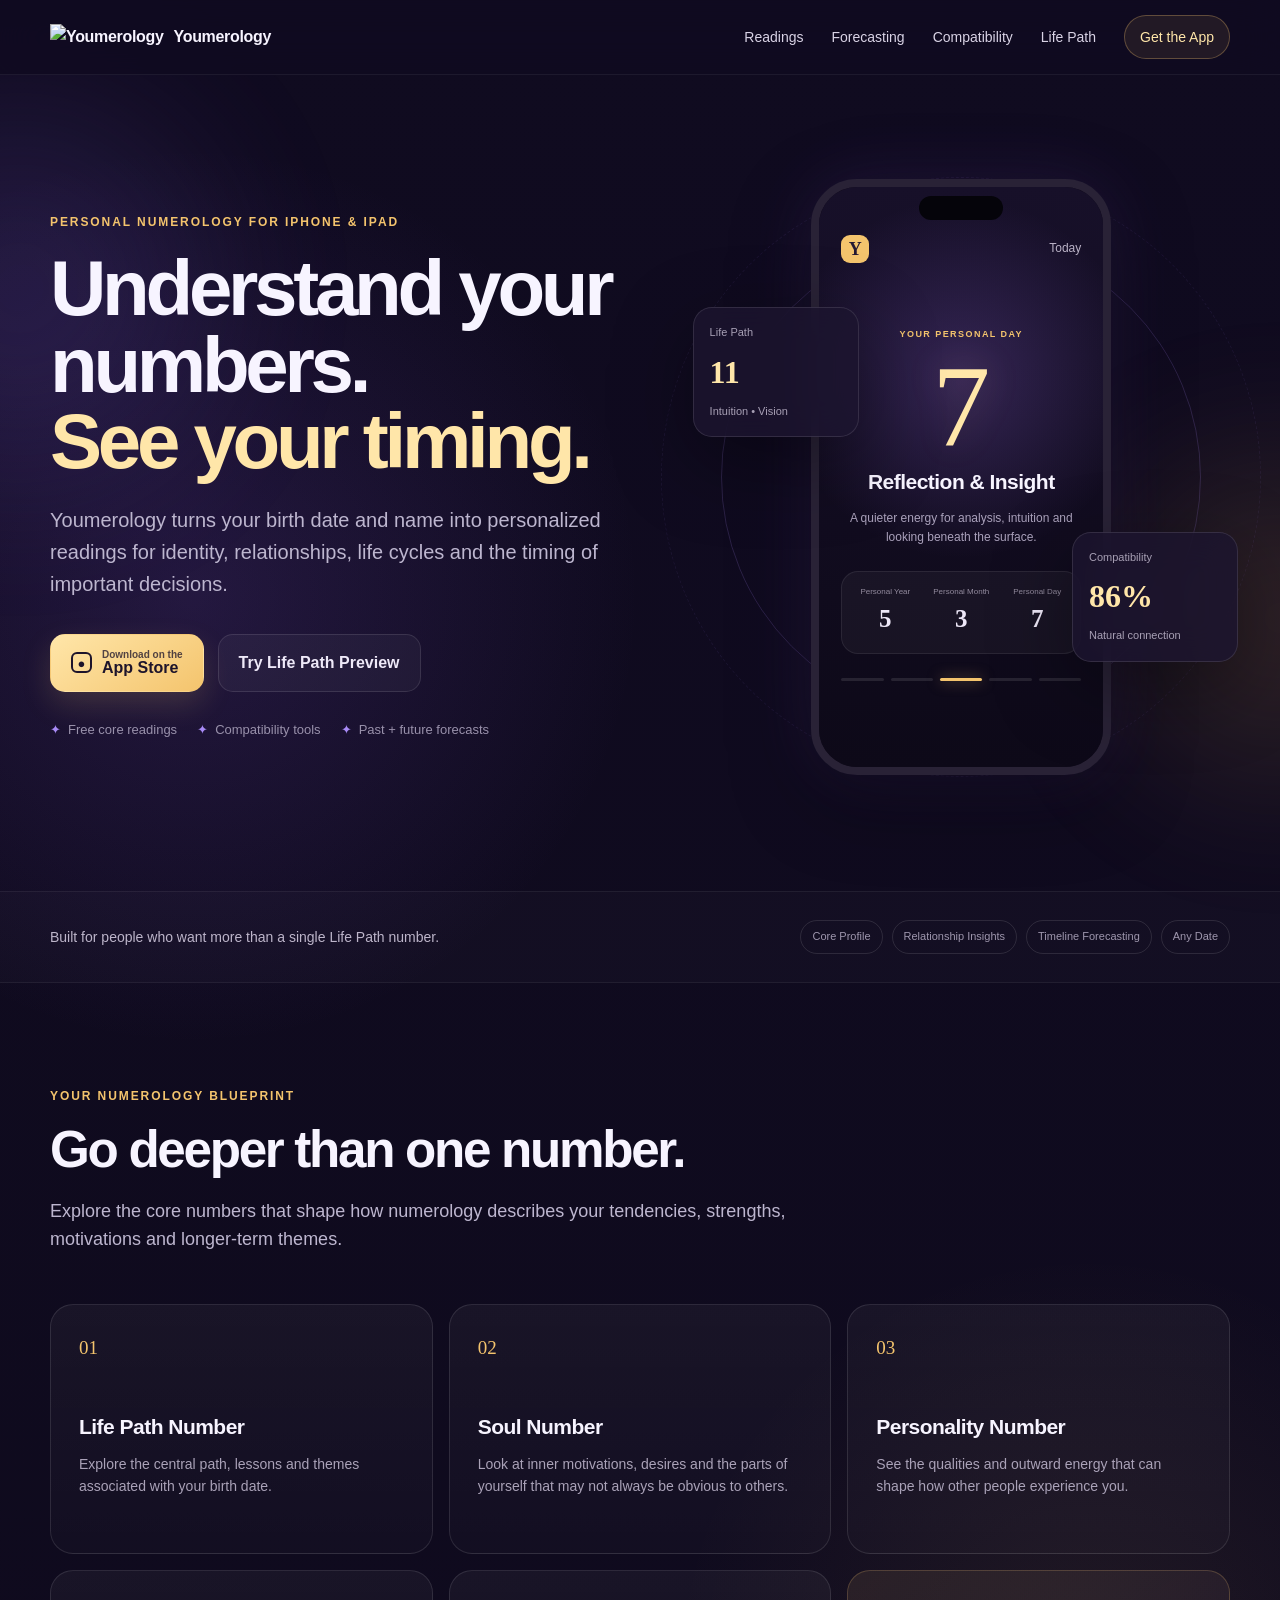
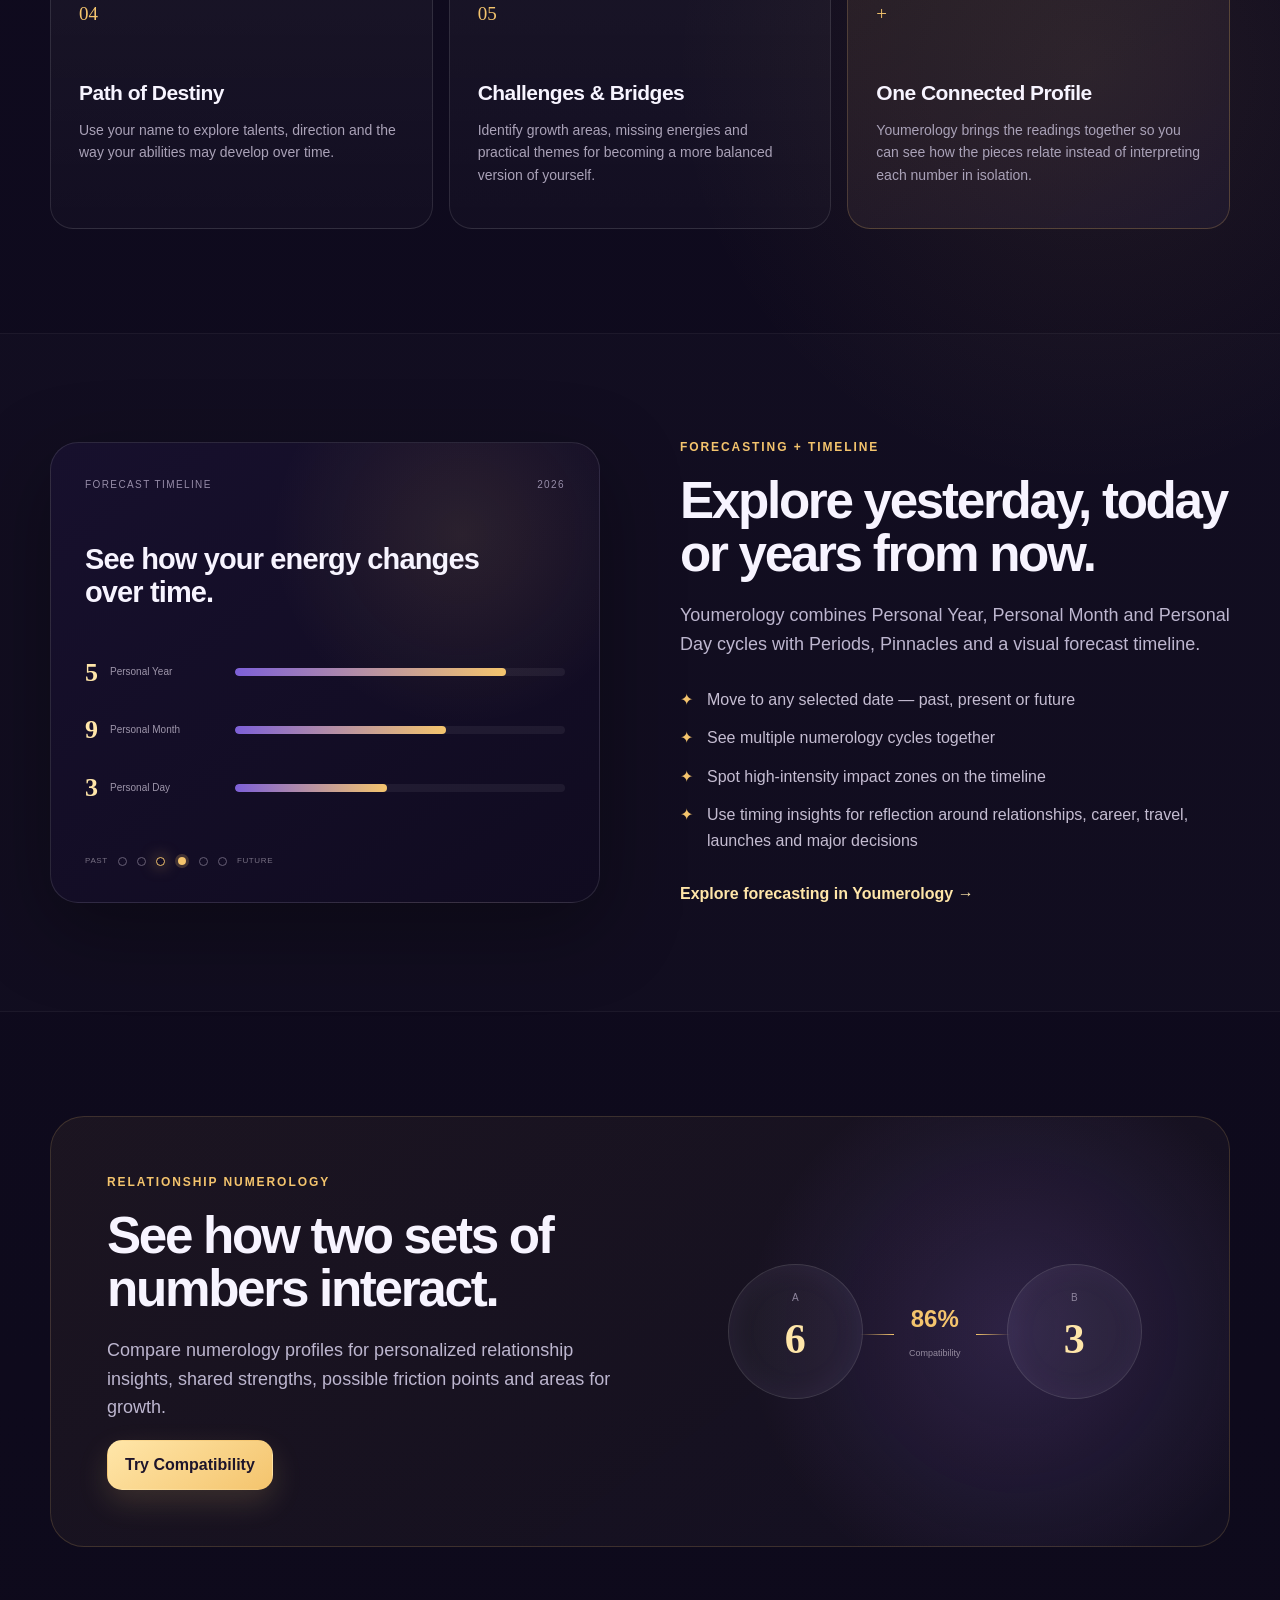
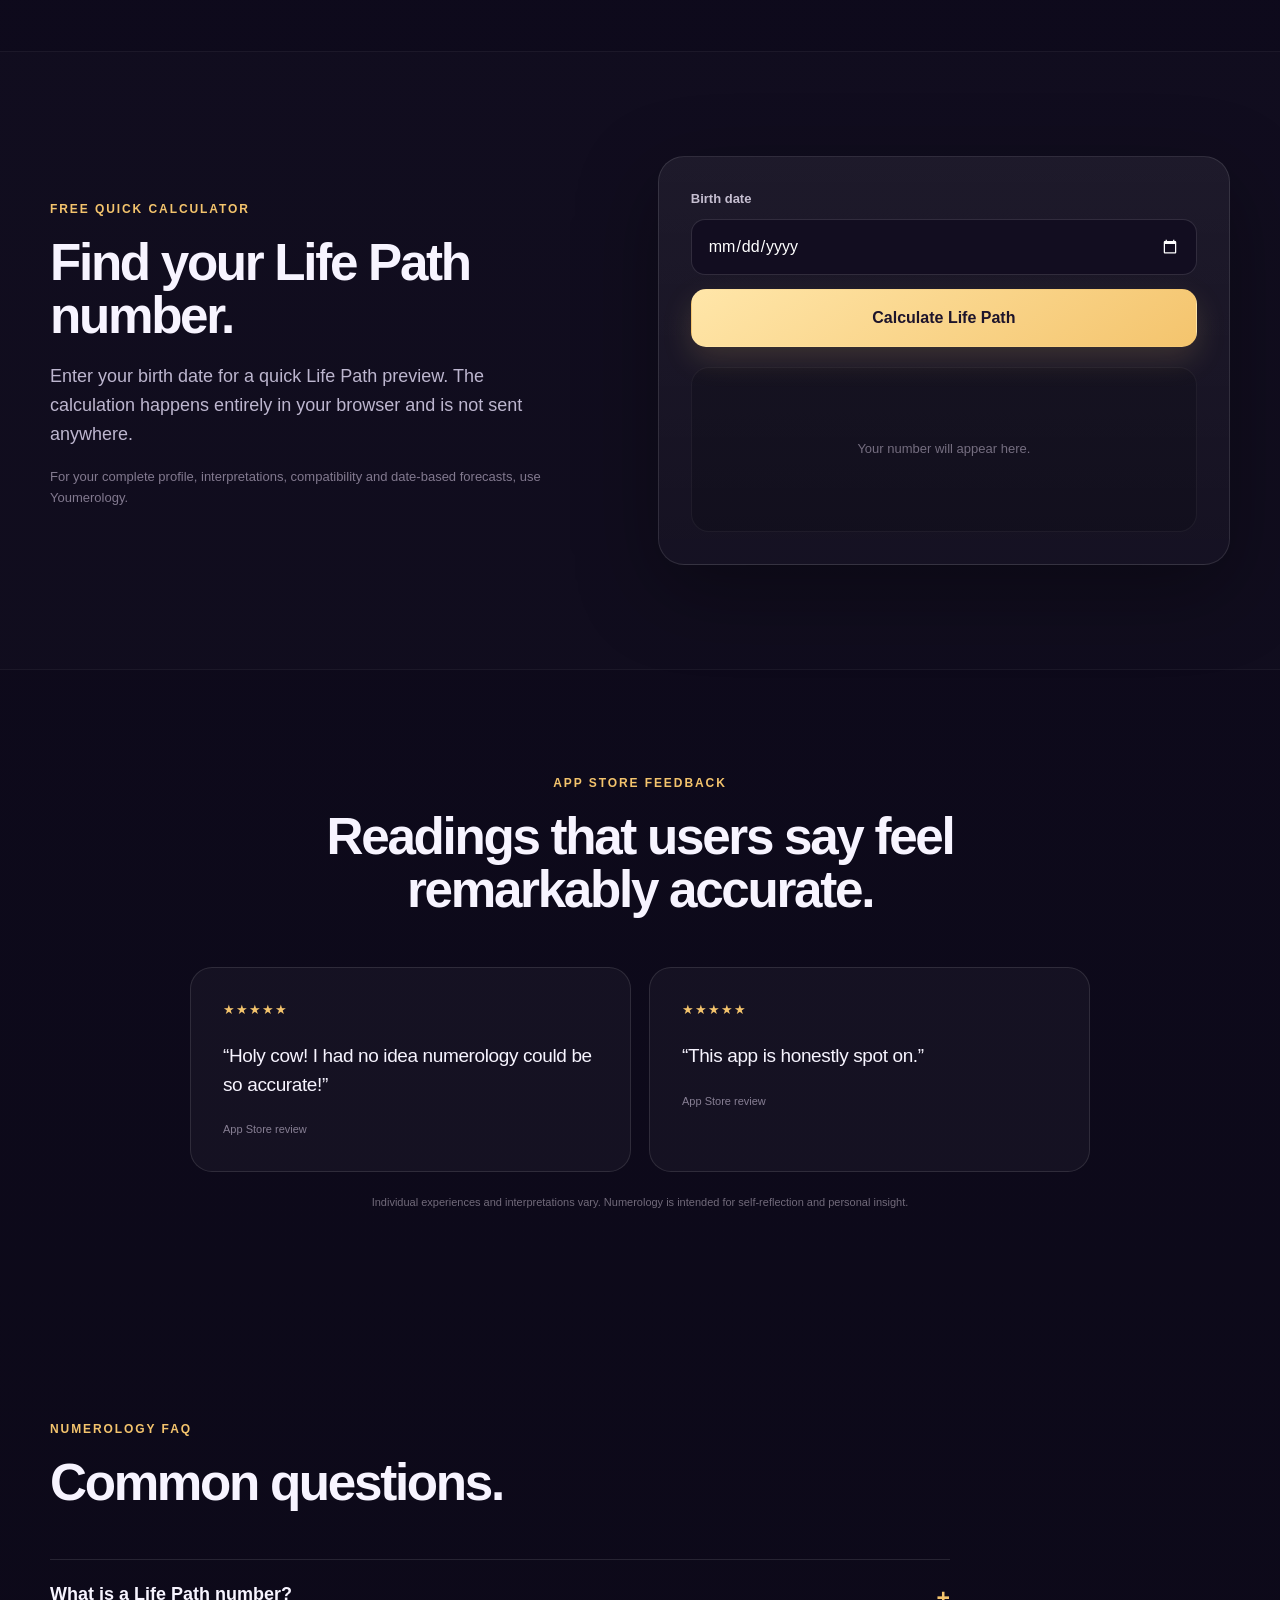
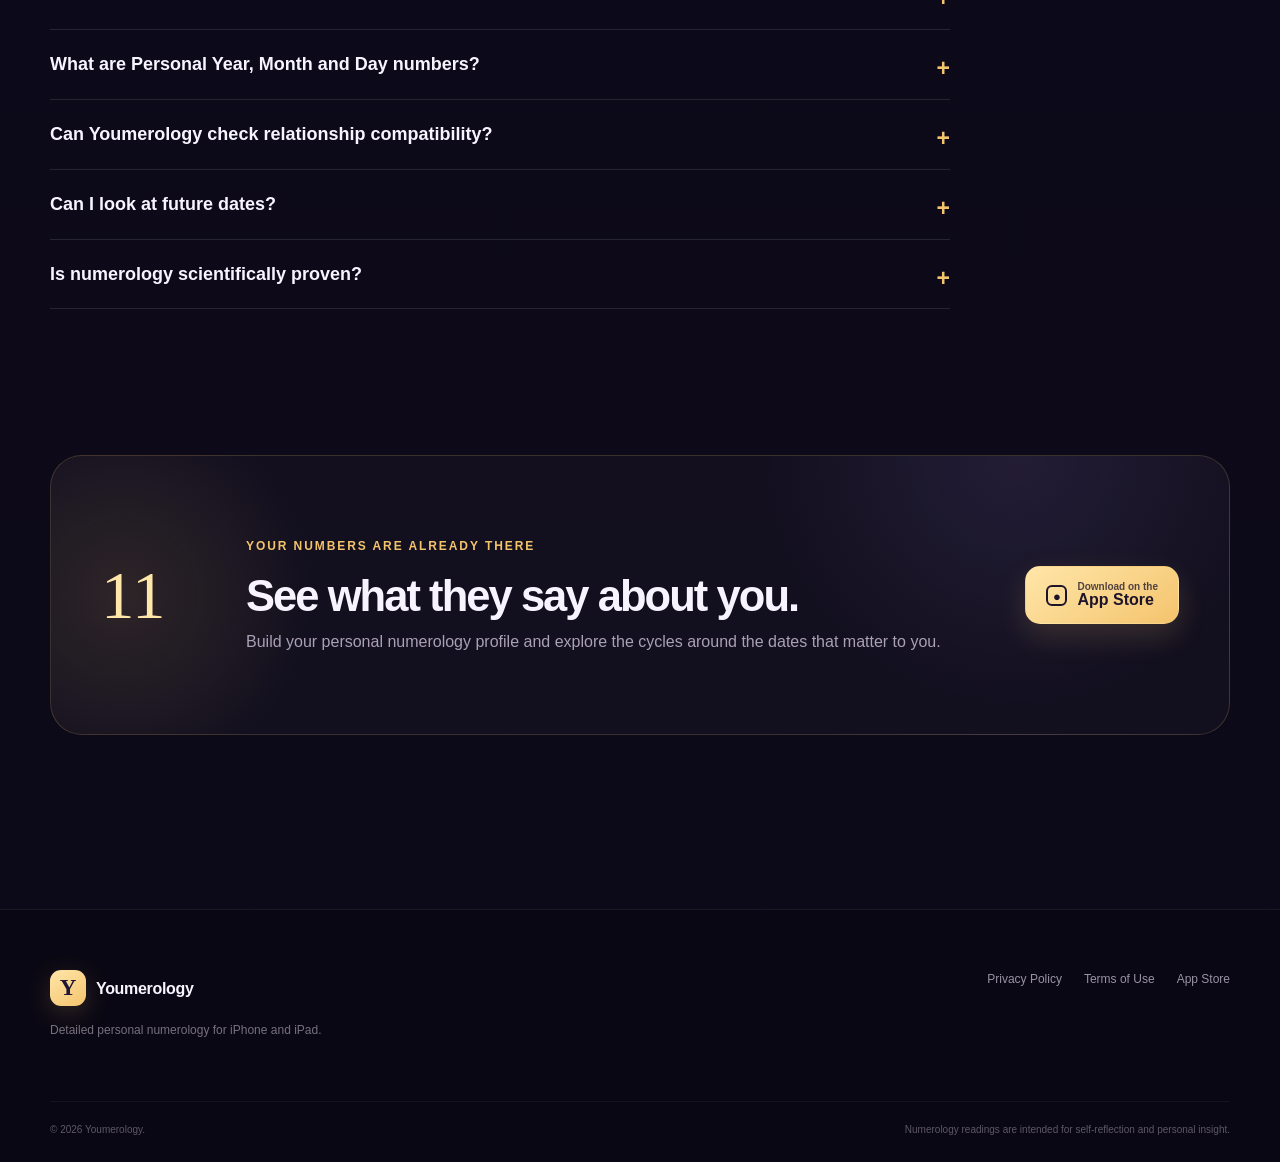
==== commit c76cb955: "Update site header logo to use an image Replaced brand mark with an image for the logo." ====
--- a/index.html
+++ b/index.html
@@ -54,7 +54,7 @@
   <header class="site-header">
     <div class="container nav-wrap">
       <a class="brand" href="#top" aria-label="Youmerology home">
-        <span class="brand-mark">Y</span>
+        <img class="brand-icon" src="youmerology-icon.png" alt="Youmerology">
         <span>Youmerology</span>
       </a>
 
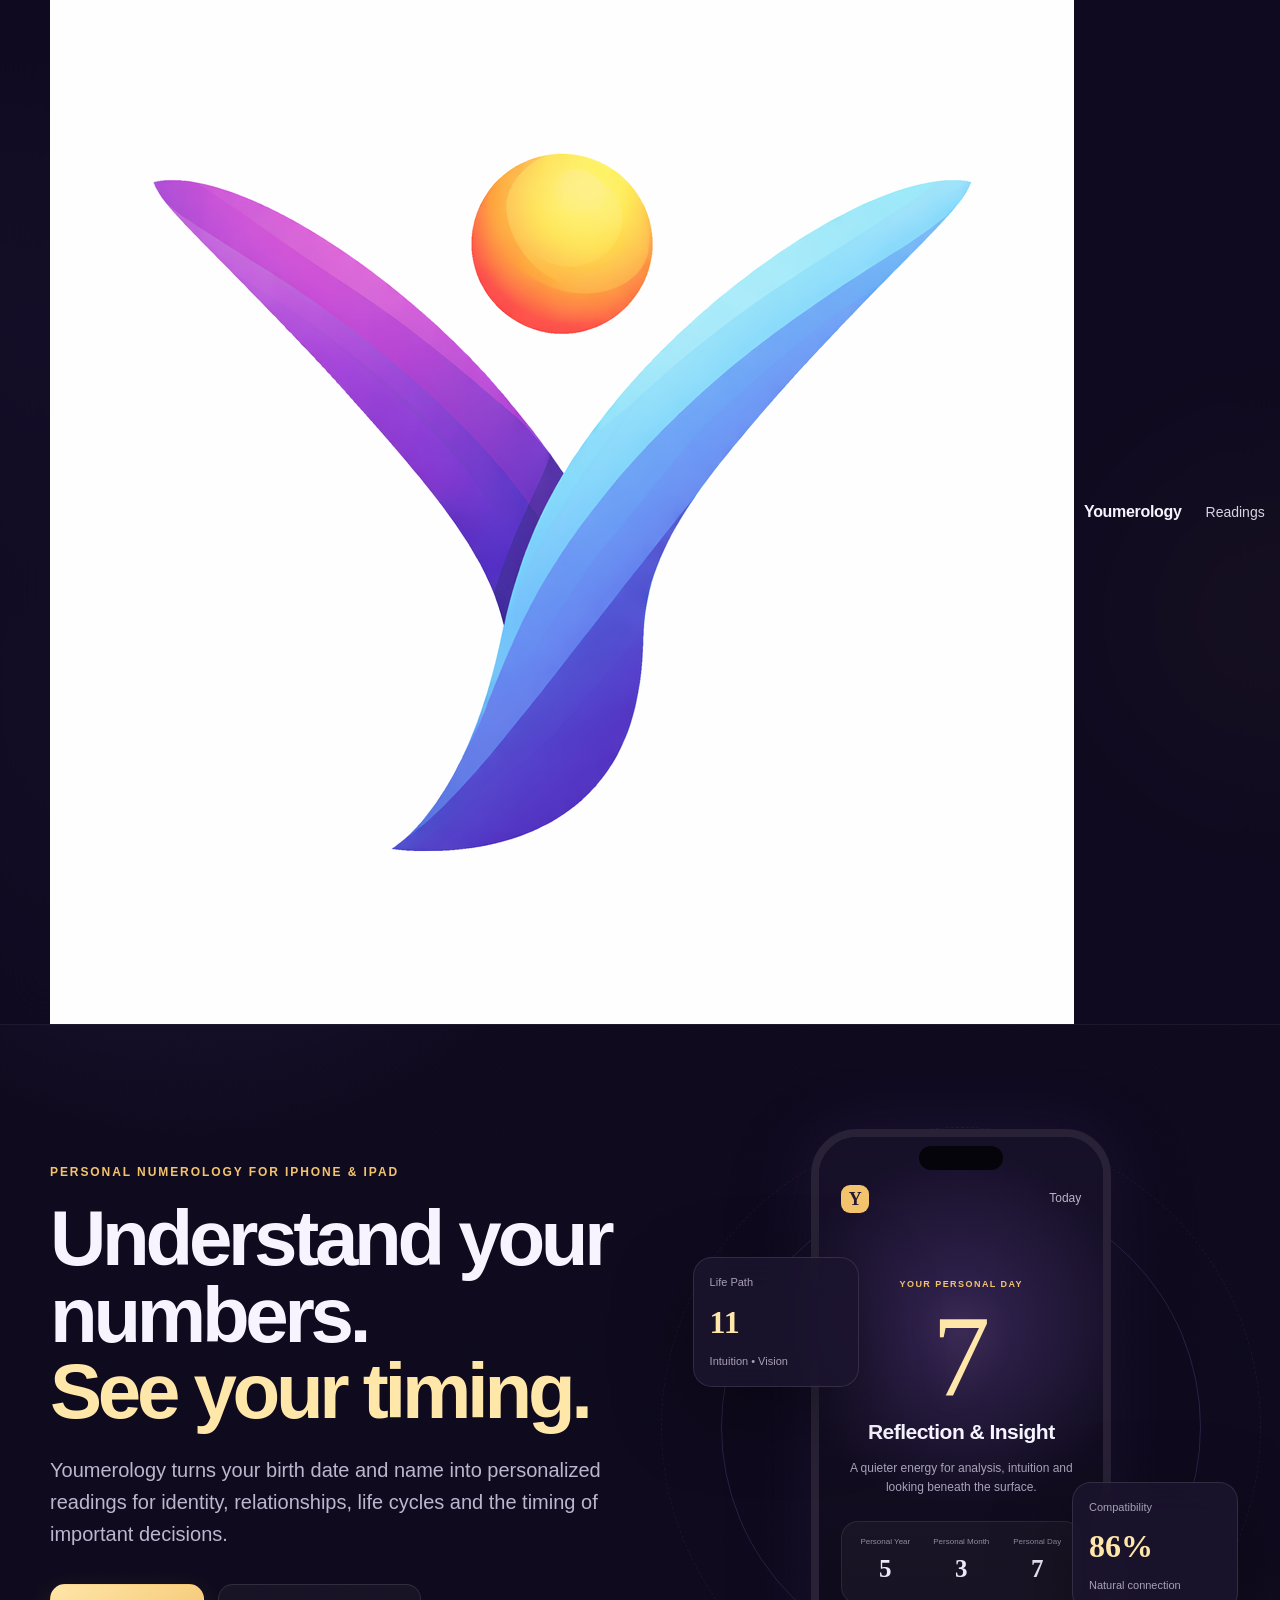
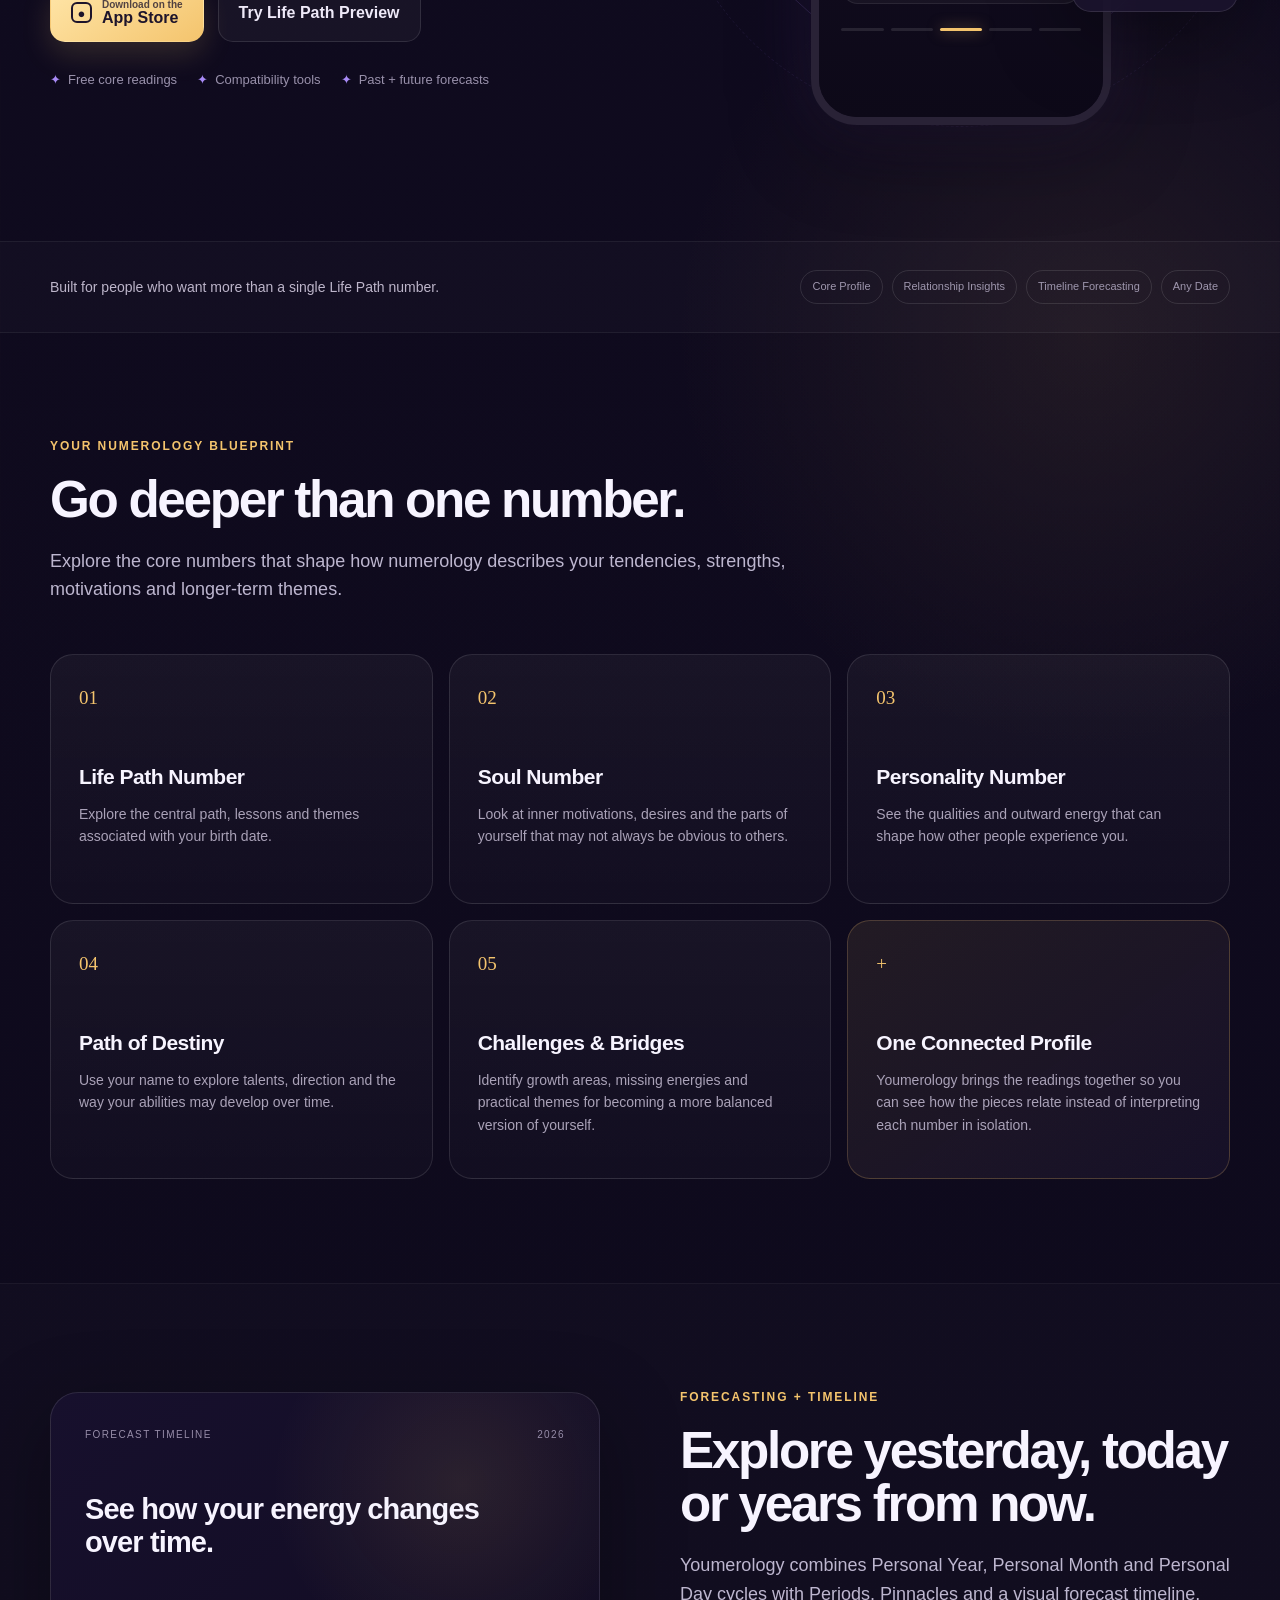
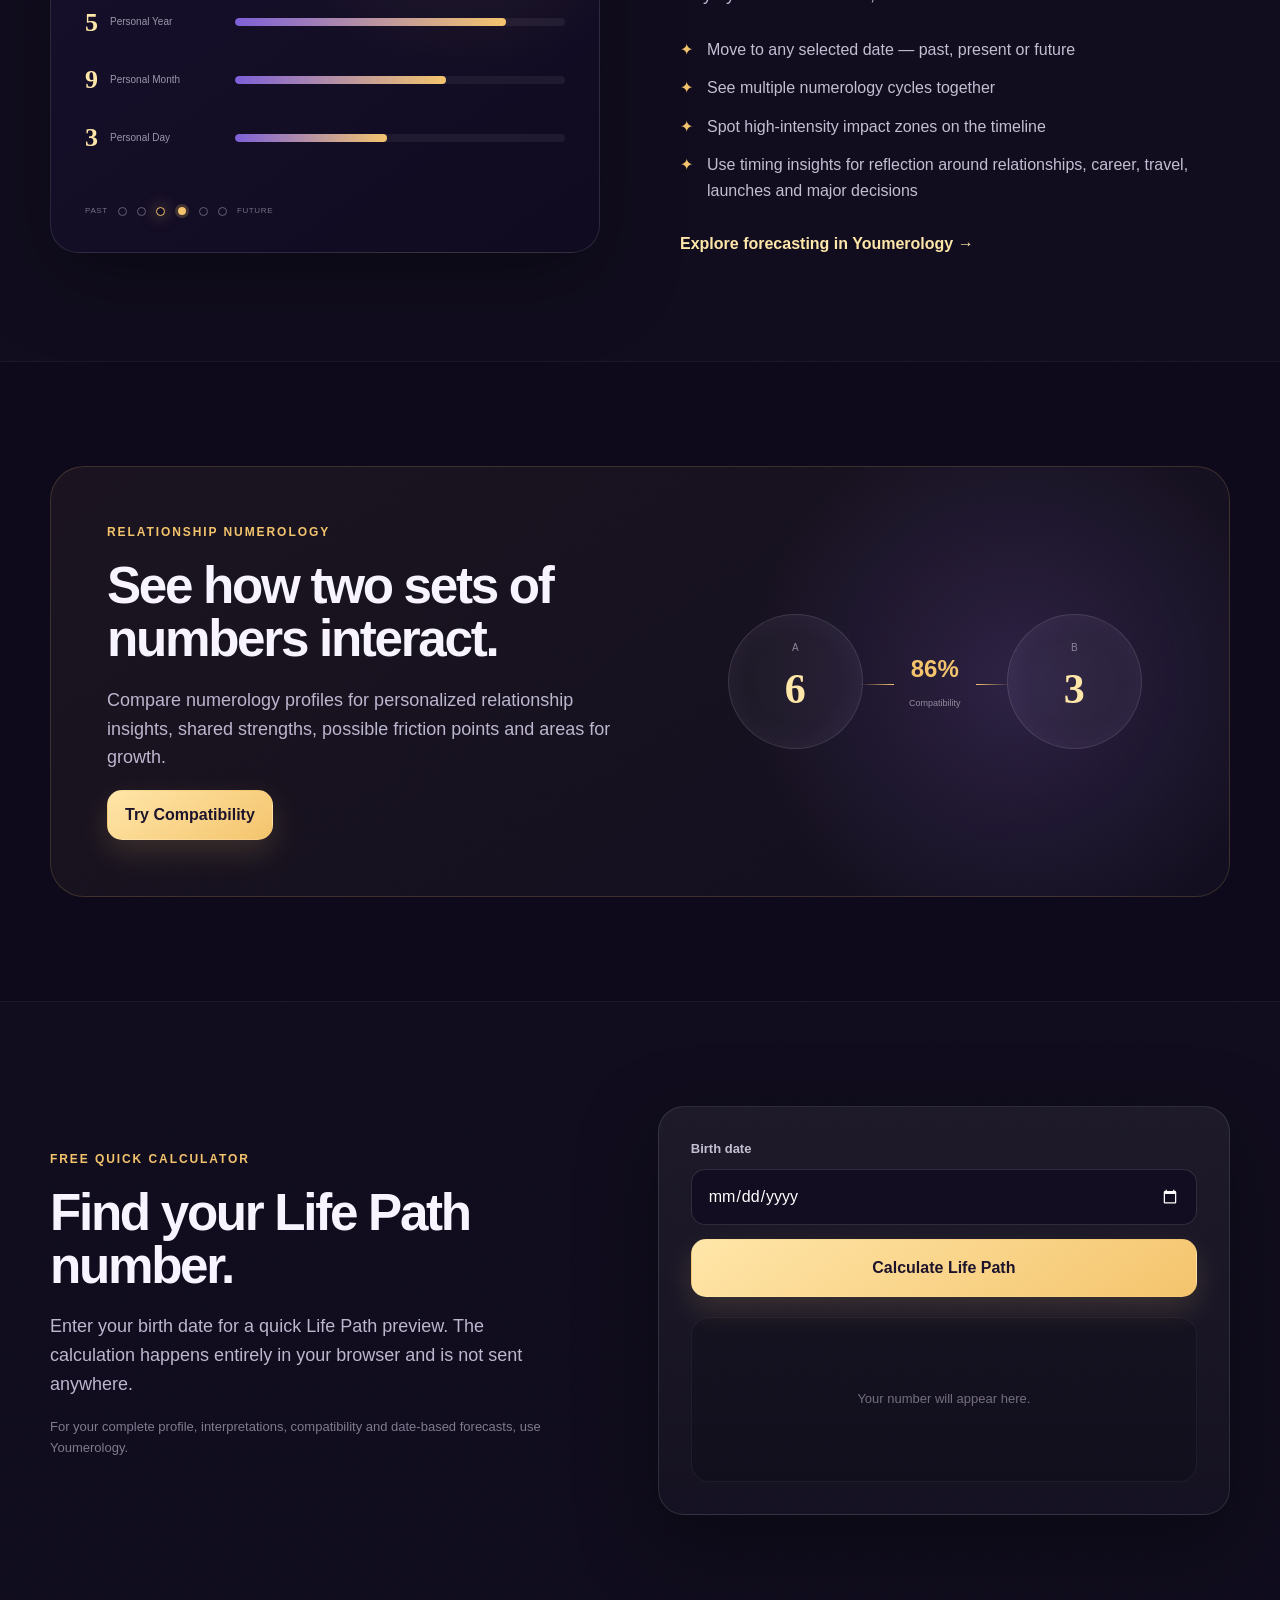
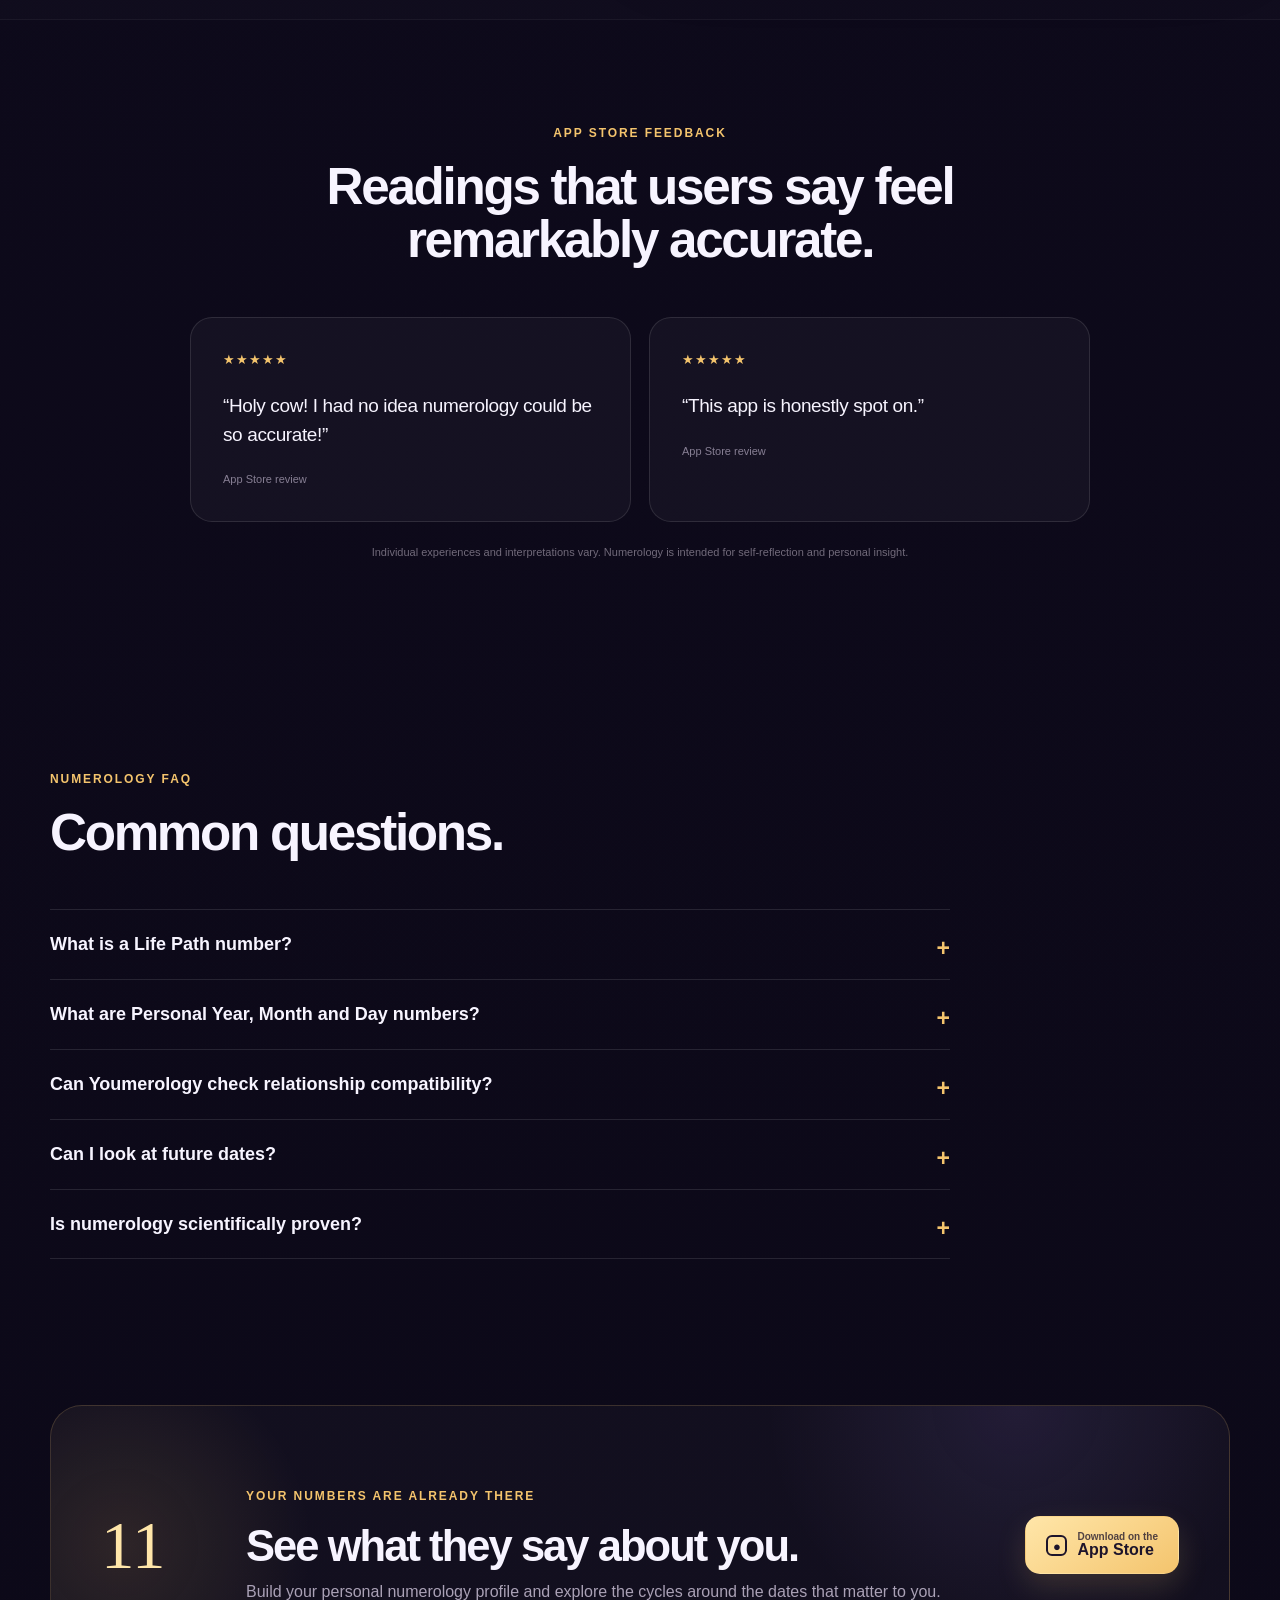
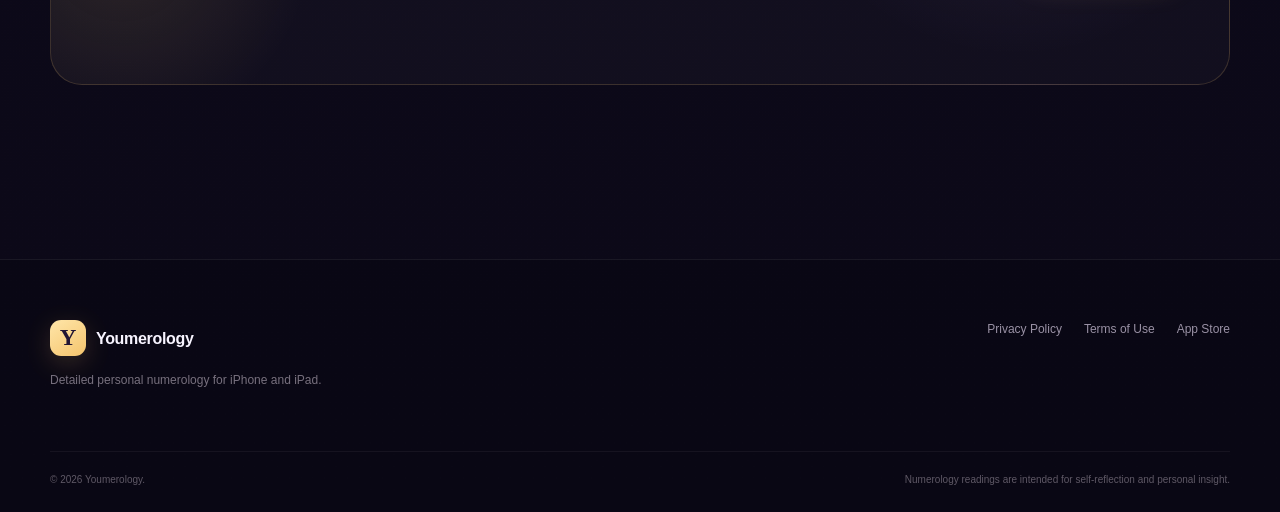
==== commit 28dafeef: "Update index.html" ====
--- a/index.html
+++ b/index.html
@@ -54,7 +54,7 @@
   <header class="site-header">
     <div class="container nav-wrap">
       <a class="brand" href="#top" aria-label="Youmerology home">
-        <img class="brand-icon" src="youmerology-icon.png" alt="Youmerology">
+        <img class="brand-icon" src="D565DB39-8B8D-4396-AFD5-382561A0675E 3.png" alt="Youmerology">
         <span>Youmerology</span>
       </a>
 
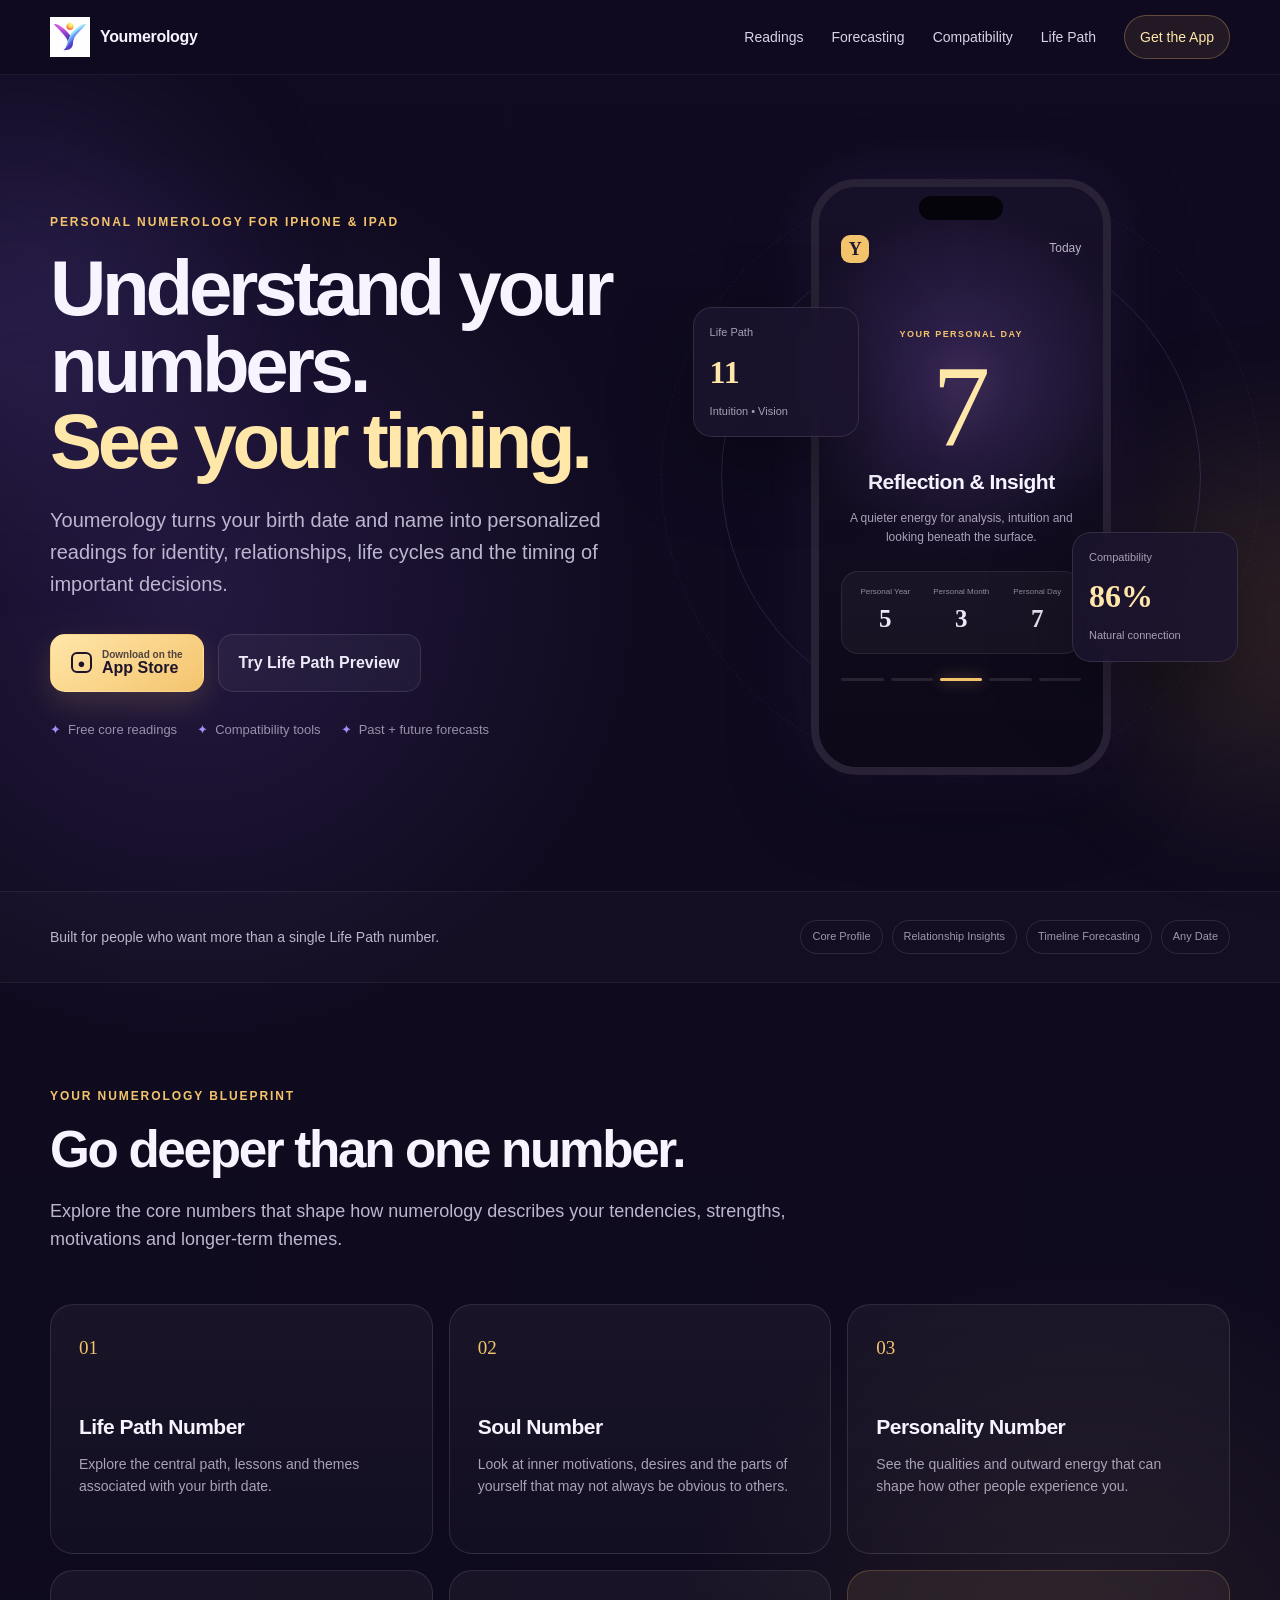
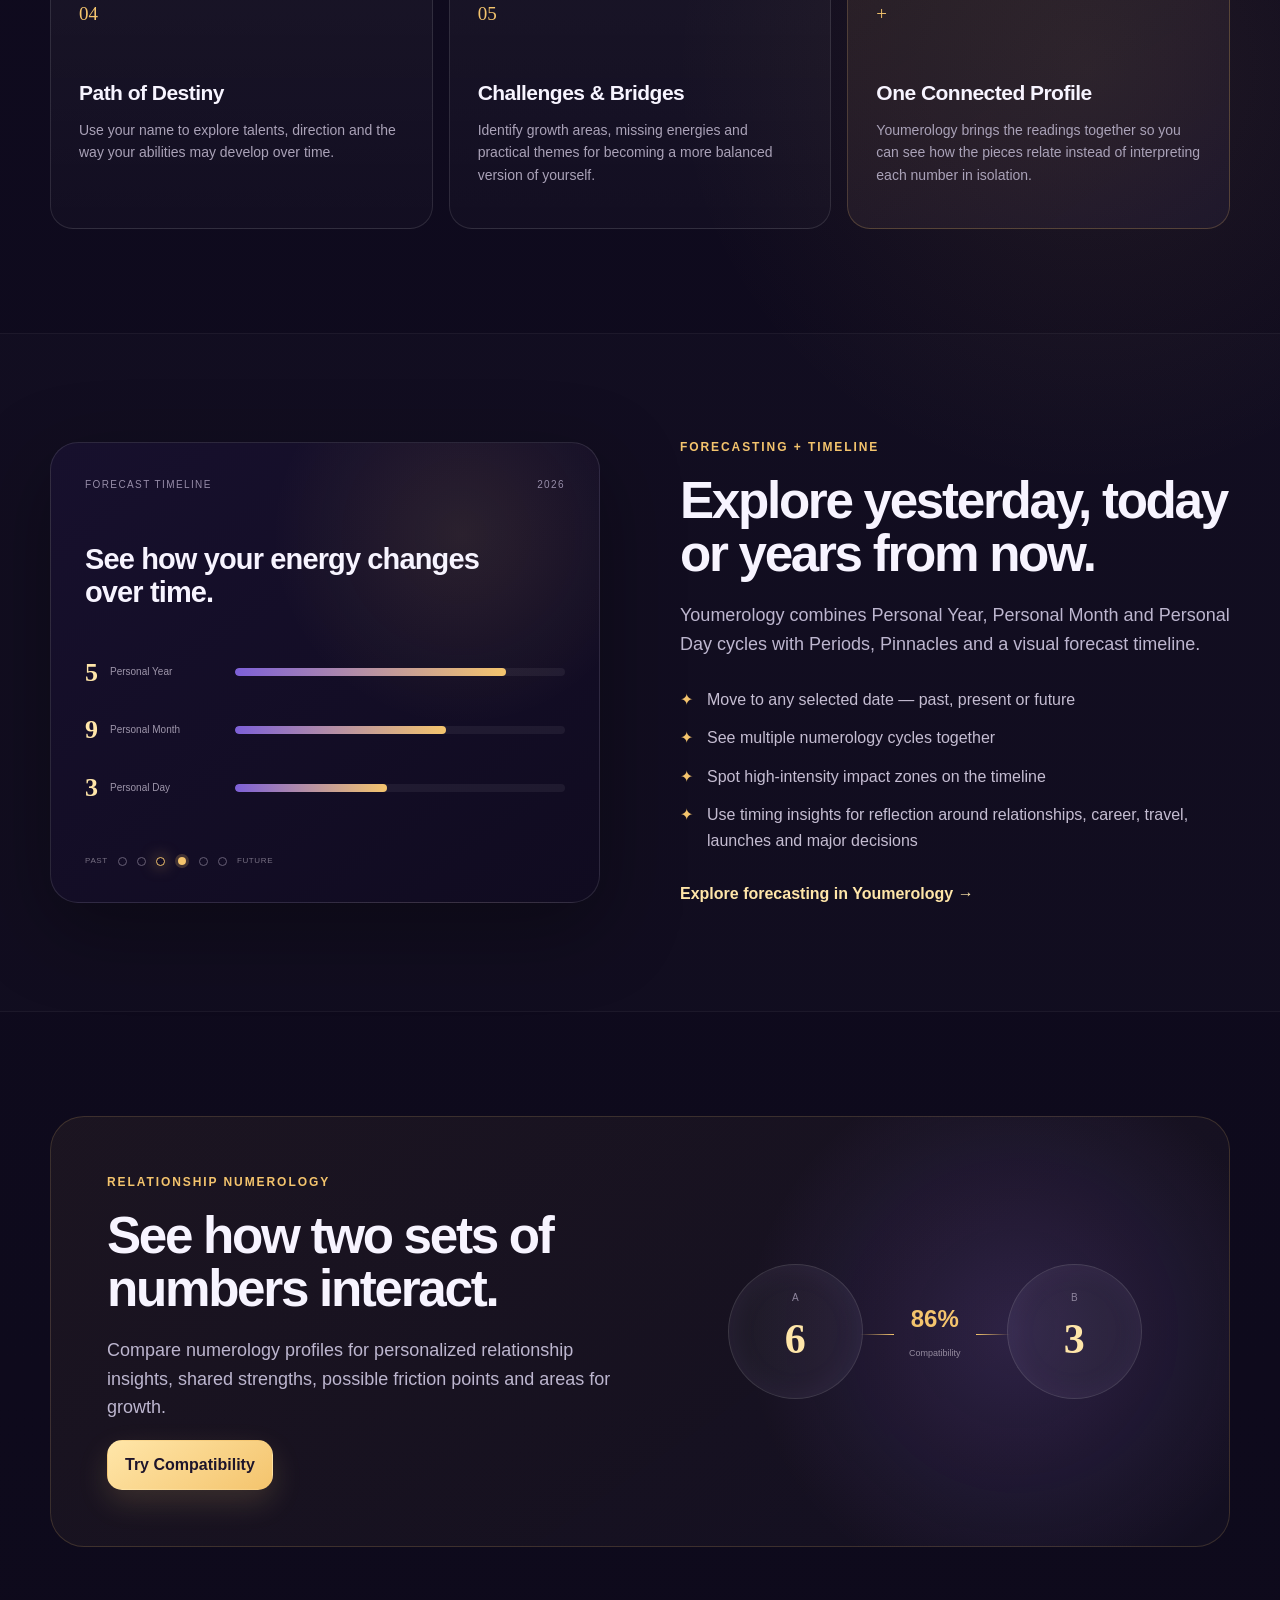
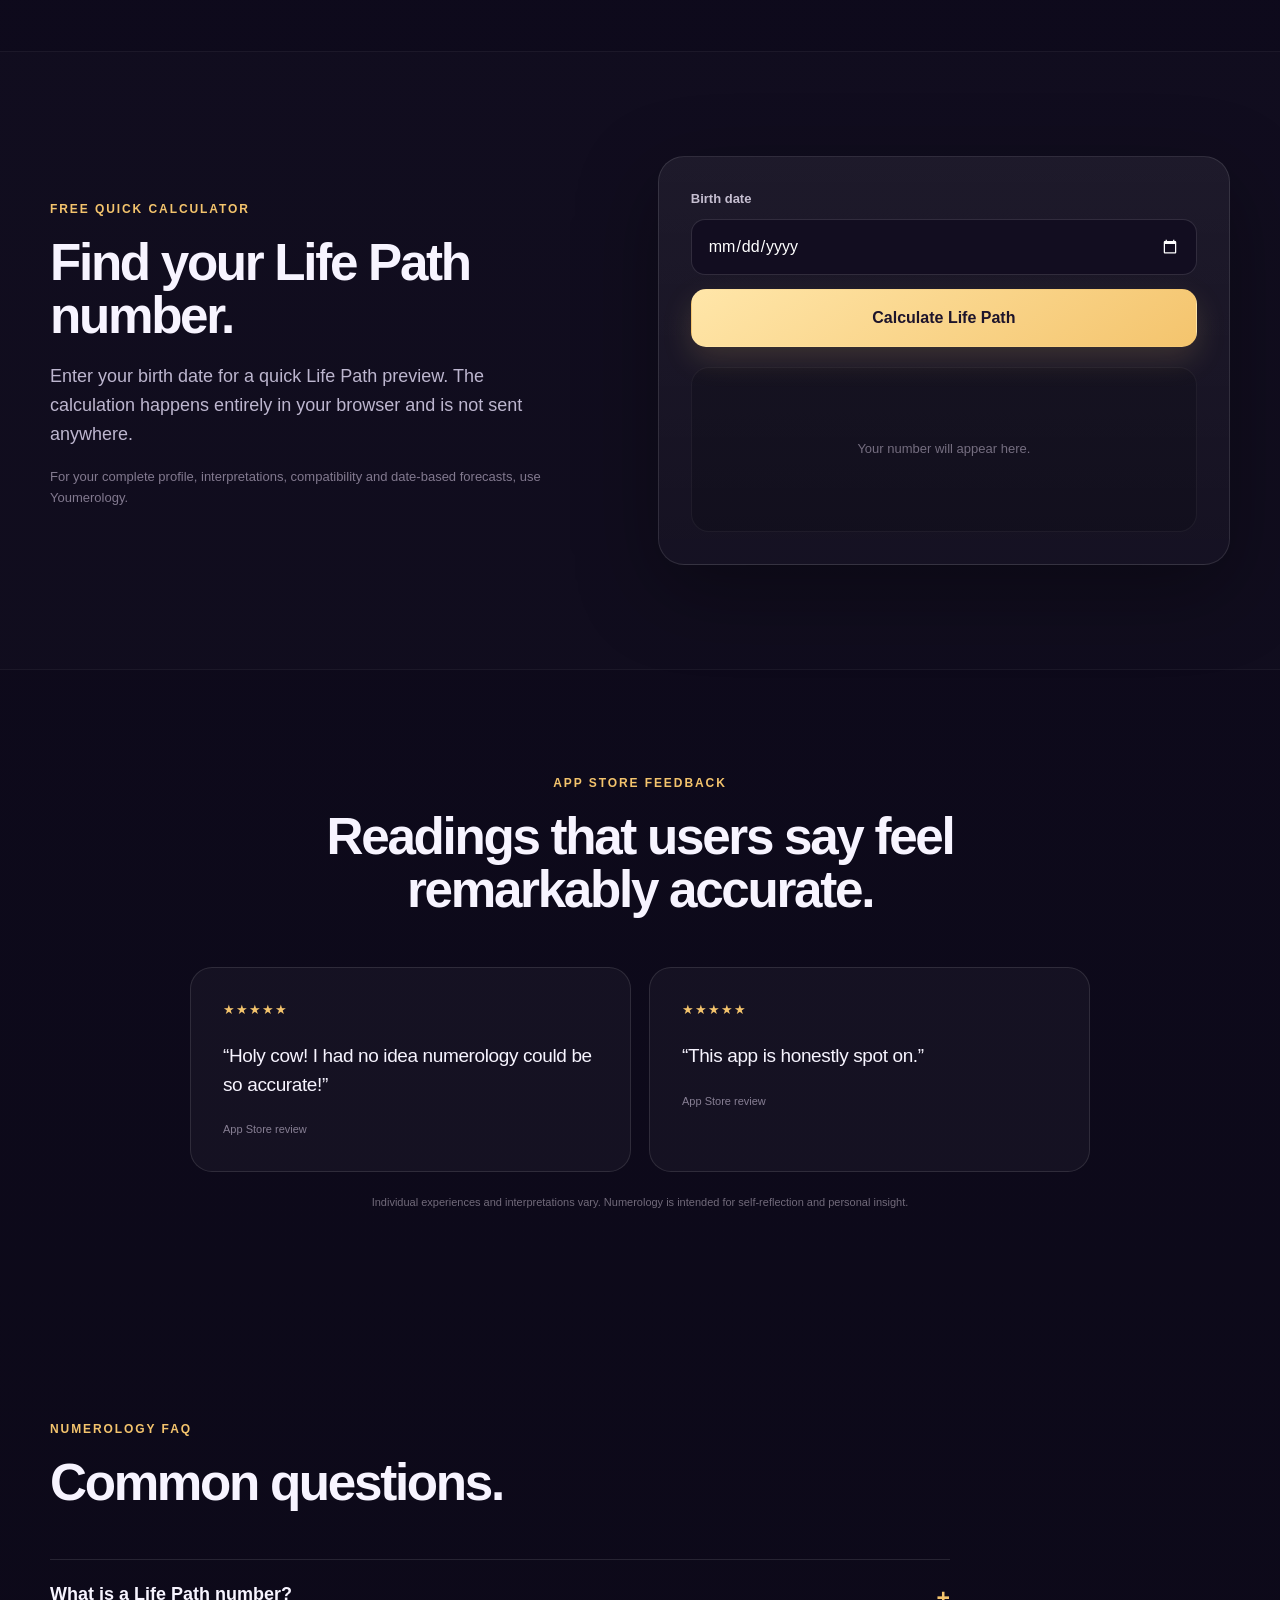
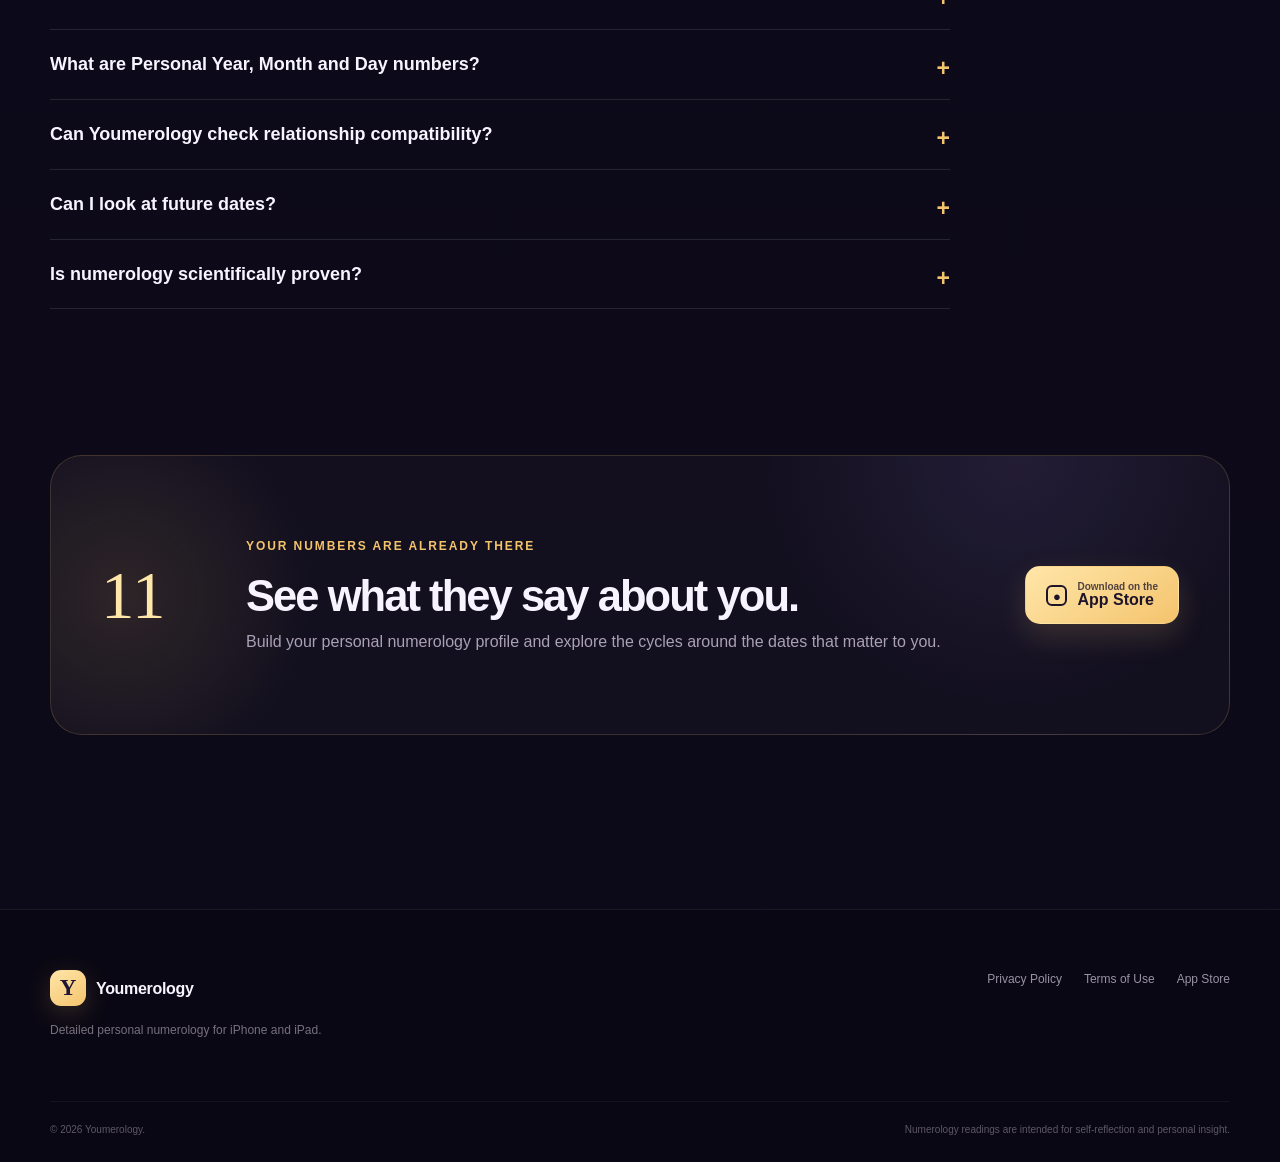
==== commit 7821b059: "Update index.html" ====
--- a/index.html
+++ b/index.html
@@ -7,26 +7,61 @@
   <meta name="theme-color" content="#100B20">
 
   <title>Youmerology — Personal Numerology Readings, Compatibility & Forecasts</title>
+
   <meta name="description" content="Explore your Life Path, Soul Number, Personality Number, Destiny, compatibility, Personal Year, Personal Month, Personal Day and forecast timeline with Youmerology for iPhone and iPad.">
+
   <meta name="keywords" content="numerology, numerology app, life path number, personal year, personal month, personal day, numerology compatibility, destiny number, soul number, numerology reading">
+
   <meta name="author" content="Youmerology">
 
   <link rel="canonical" href="https://dgarbinski.github.io/Youmerology-Numerology-Readings/">
+
   <link rel="manifest" href="site.webmanifest">
-  <link rel="icon" type="image/png" href="D565DB39-8B8D-4396-AFD5-382561A0675E 3.png">
-<link rel="apple-touch-icon" href="D565DB39-8B8D-4396-AFD5-382561A0675E 3.png">
+
+  <link
+    rel="icon"
+    type="image/png"
+    href="D565DB39-8B8D-4396-AFD5-382561A0675E%203.png"
+  >
+
+  <link
+    rel="apple-touch-icon"
+    href="D565DB39-8B8D-4396-AFD5-382561A0675E%203.png"
+  >
 
   <meta property="og:type" content="website">
   <meta property="og:title" content="Youmerology — Detailed Personal Numerology">
-  <meta property="og:description" content="Turn your birth date and name into personalized numerology insights for identity, relationships, timing and life decisions.">
+
+  <meta
+    property="og:description"
+    content="Turn your birth date and name into personalized numerology insights for identity, relationships, timing and life decisions."
+  >
+
   <meta property="og:url" content="https://dgarbinski.github.io/Youmerology-Numerology-Readings/">
   <meta property="og:site_name" content="Youmerology">
 
   <meta name="twitter:card" content="summary">
   <meta name="twitter:title" content="Youmerology — Personal Numerology Readings">
-  <meta name="twitter:description" content="Life Path, compatibility, forecasting and personalized numerology insights for iPhone and iPad.">
+
+  <meta
+    name="twitter:description"
+    content="Life Path, compatibility, forecasting and personalized numerology insights for iPhone and iPad."
+  >
 
   <link rel="stylesheet" href="styles.css">
+
+  <!-- Force the header logo to stay small -->
+  <style>
+    .brand-icon {
+      width: 40px !important;
+      height: 40px !important;
+      max-width: 40px !important;
+      max-height: 40px !important;
+      object-fit: contain !important;
+      display: block;
+      flex-shrink: 0;
+    }
+  </style>
 
   <script type="application/ld+json">
   {
@@ -48,47 +83,101 @@
 </head>
 
 <body>
+
   <div class="ambient ambient-one"></div>
   <div class="ambient ambient-two"></div>
 
   <header class="site-header">
     <div class="container nav-wrap">
+
       <a class="brand" href="#top" aria-label="Youmerology home">
-        <img class="brand-icon" src="D565DB39-8B8D-4396-AFD5-382561A0675E 3.png" alt="Youmerology">
+
+        <img
+          class="brand-icon"
+          src="D565DB39-8B8D-4396-AFD5-382561A0675E%203.png"
+          alt="Youmerology"
+        >
+
         <span>Youmerology</span>
       </a>
 
-      <button class="menu-button" id="menuButton" aria-label="Open navigation" aria-expanded="false">
-        <span></span><span></span><span></span>
+      <button
+        class="menu-button"
+        id="menuButton"
+        aria-label="Open navigation"
+        aria-expanded="false"
+      >
+        <span></span>
+        <span></span>
+        <span></span>
       </button>
 
       <nav class="nav-links" id="navLinks" aria-label="Main navigation">
+
         <a href="#readings">Readings</a>
         <a href="#forecasting">Forecasting</a>
         <a href="#compatibility">Compatibility</a>
         <a href="#calculator">Life Path</a>
-        <a class="nav-cta" href="https://apps.apple.com/us/app/youmerology/id6758997549" target="_blank" rel="noopener">Get the App</a>
+
+        <a
+          class="nav-cta"
+          href="https://apps.apple.com/us/app/youmerology/id6758997549"
+          target="_blank"
+          rel="noopener"
+        >
+          Get the App
+        </a>
+
       </nav>
+
     </div>
   </header>
 
   <main id="top">
+
     <section class="hero section">
+
       <div class="container hero-grid">
+
         <div class="hero-copy">
-          <div class="eyebrow">Personal numerology for iPhone & iPad</div>
-          <h1>Understand your numbers.<br><span>See your timing.</span></h1>
+
+          <div class="eyebrow">
+            Personal numerology for iPhone & iPad
+          </div>
+
+          <h1>
+            Understand your numbers.<br>
+            <span>See your timing.</span>
+          </h1>
+
           <p class="hero-lead">
             Youmerology turns your birth date and name into personalized readings for identity,
             relationships, life cycles and the timing of important decisions.
           </p>
 
           <div class="hero-actions">
-            <a class="button button-primary" href="https://apps.apple.com/us/app/youmerology/id6758997549" target="_blank" rel="noopener">
+
+            <a
+              class="button button-primary"
+              href="https://apps.apple.com/us/app/youmerology/id6758997549"
+              target="_blank"
+              rel="noopener"
+            >
               <span class="apple-symbol">●</span>
-              <span><small>Download on the</small>App Store</span>
+
+              <span>
+                <small>Download on the</small>
+                App Store
+              </span>
             </a>
-            <a class="button button-secondary" href="#calculator">Try Life Path Preview</a>
+
+            <a
+              class="button button-secondary"
+              href="#calculator"
+            >
+              Try Life Path Preview
+            </a>
+
           </div>
 
           <div class="trust-row">
@@ -96,40 +185,71 @@
             <span>Compatibility tools</span>
             <span>Past + future forecasts</span>
           </div>
-        </div>
-
-        <div class="hero-visual" aria-label="Preview of Youmerology readings">
+
+        </div>
+
+        <div
+          class="hero-visual"
+          aria-label="Preview of Youmerology readings"
+        >
+
           <div class="orbit orbit-one"></div>
           <div class="orbit orbit-two"></div>
 
           <div class="phone">
+
             <div class="phone-top"></div>
+
             <div class="phone-screen">
+
               <div class="screen-header">
                 <span class="mini-logo">Y</span>
                 <span>Today</span>
               </div>
-              <p class="screen-kicker">YOUR PERSONAL DAY</p>
-              <div class="big-number">7</div>
-              <h3>Reflection & Insight</h3>
-              <p class="screen-copy">A quieter energy for analysis, intuition and looking beneath the surface.</p>
+
+              <p class="screen-kicker">
+                YOUR PERSONAL DAY
+              </p>
+
+              <div class="big-number">
+                7
+              </div>
+
+              <h3>
+                Reflection & Insight
+              </h3>
+
+              <p class="screen-copy">
+                A quieter energy for analysis, intuition and looking beneath the surface.
+              </p>
+
               <div class="energy-card">
+
                 <div>
                   <span>Personal Year</span>
                   <strong>5</strong>
                 </div>
+
                 <div>
                   <span>Personal Month</span>
                   <strong>3</strong>
                 </div>
+
                 <div>
                   <span>Personal Day</span>
                   <strong>7</strong>
                 </div>
+
               </div>
+
               <div class="timeline">
-                <span></span><span></span><span class="active"></span><span></span><span></span>
+                <span></span>
+                <span></span>
+                <span class="active"></span>
+                <span></span>
+                <span></span>
               </div>
+
             </div>
           </div>
 
@@ -144,287 +264,679 @@
             <strong>86%</strong>
             <small>Natural connection</small>
           </div>
-        </div>
-      </div>
+
+        </div>
+
+      </div>
+
     </section>
 
     <section class="proof-strip">
+
       <div class="container proof-inner">
-        <p>Built for people who want more than a single Life Path number.</p>
+
+        <p>
+          Built for people who want more than a single Life Path number.
+        </p>
+
         <div class="proof-tags">
           <span>Core Profile</span>
           <span>Relationship Insights</span>
           <span>Timeline Forecasting</span>
           <span>Any Date</span>
         </div>
-      </div>
+
+      </div>
+
     </section>
 
     <section class="section" id="readings">
+
       <div class="container">
+
         <div class="section-heading">
-          <div class="eyebrow">Your numerology blueprint</div>
-          <h2>Go deeper than one number.</h2>
+
+          <div class="eyebrow">
+            Your numerology blueprint
+          </div>
+
+          <h2>
+            Go deeper than one number.
+          </h2>
+
           <p>
             Explore the core numbers that shape how numerology describes your tendencies,
             strengths, motivations and longer-term themes.
           </p>
+
         </div>
 
         <div class="feature-grid">
+
           <article class="feature-card">
-            <div class="feature-number">01</div>
-            <h3>Life Path Number</h3>
-            <p>Explore the central path, lessons and themes associated with your birth date.</p>
+
+            <div class="feature-number">
+              01
+            </div>
+
+            <h3>
+              Life Path Number
+            </h3>
+
+            <p>
+              Explore the central path, lessons and themes associated with your birth date.
+            </p>
+
           </article>
 
           <article class="feature-card">
-            <div class="feature-number">02</div>
-            <h3>Soul Number</h3>
-            <p>Look at inner motivations, desires and the parts of yourself that may not always be obvious to others.</p>
+
+            <div class="feature-number">
+              02
+            </div>
+
+            <h3>
+              Soul Number
+            </h3>
+
+            <p>
+              Look at inner motivations, desires and the parts of yourself that may not always
+              be obvious to others.
+            </p>
+
           </article>
 
           <article class="feature-card">
-            <div class="feature-number">03</div>
-            <h3>Personality Number</h3>
-            <p>See the qualities and outward energy that can shape how other people experience you.</p>
+
+            <div class="feature-number">
+              03
+            </div>
+
+            <h3>
+              Personality Number
+            </h3>
+
+            <p>
+              See the qualities and outward energy that can shape how other people experience you.
+            </p>
+
           </article>
 
           <article class="feature-card">
-            <div class="feature-number">04</div>
-            <h3>Path of Destiny</h3>
-            <p>Use your name to explore talents, direction and the way your abilities may develop over time.</p>
+
+            <div class="feature-number">
+              04
+            </div>
+
+            <h3>
+              Path of Destiny
+            </h3>
+
+            <p>
+              Use your name to explore talents, direction and the way your abilities may develop over time.
+            </p>
+
           </article>
 
           <article class="feature-card">
-            <div class="feature-number">05</div>
-            <h3>Challenges & Bridges</h3>
-            <p>Identify growth areas, missing energies and practical themes for becoming a more balanced version of yourself.</p>
+
+            <div class="feature-number">
+              05
+            </div>
+
+            <h3>
+              Challenges & Bridges
+            </h3>
+
+            <p>
+              Identify growth areas, missing energies and practical themes for becoming a more
+              balanced version of yourself.
+            </p>
+
           </article>
 
           <article class="feature-card feature-card-accent">
-            <div class="feature-number">+</div>
-            <h3>One Connected Profile</h3>
-            <p>Youmerology brings the readings together so you can see how the pieces relate instead of interpreting each number in isolation.</p>
+
+            <div class="feature-number">
+              +
+            </div>
+
+            <h3>
+              One Connected Profile
+            </h3>
+
+            <p>
+              Youmerology brings the readings together so you can see how the pieces relate
+              instead of interpreting each number in isolation.
+            </p>
+
           </article>
-        </div>
-      </div>
+
+        </div>
+
+      </div>
+
     </section>
 
     <section class="section split-section" id="forecasting">
+
       <div class="container split-grid">
+
         <div class="timeline-preview">
+
           <div class="preview-top">
             <span>FORECAST TIMELINE</span>
             <span>2026</span>
           </div>
-          <div class="preview-title">See how your energy changes over time.</div>
+
+          <div class="preview-title">
+            See how your energy changes over time.
+          </div>
 
           <div class="forecast-row">
-            <div class="forecast-label"><strong>5</strong><span>Personal Year</span></div>
-            <div class="forecast-line"><i style="width: 82%"></i></div>
-          </div>
+
+            <div class="forecast-label">
+              <strong>5</strong>
+              <span>Personal Year</span>
+            </div>
+
+            <div class="forecast-line">
+              <i style="width: 82%"></i>
+            </div>
+
+          </div>
+
           <div class="forecast-row">
-            <div class="forecast-label"><strong>9</strong><span>Personal Month</span></div>
-            <div class="forecast-line"><i style="width: 64%"></i></div>
-          </div>
+
+            <div class="forecast-label">
+              <strong>9</strong>
+              <span>Personal Month</span>
+            </div>
+
+            <div class="forecast-line">
+              <i style="width: 64%"></i>
+            </div>
+
+          </div>
+
           <div class="forecast-row">
-            <div class="forecast-label"><strong>3</strong><span>Personal Day</span></div>
-            <div class="forecast-line"><i style="width: 46%"></i></div>
+
+            <div class="forecast-label">
+              <strong>3</strong>
+              <span>Personal Day</span>
+            </div>
+
+            <div class="forecast-line">
+              <i style="width: 46%"></i>
+            </div>
+
           </div>
 
           <div class="date-track">
+
             <span>PAST</span>
+
             <span class="date-point"></span>
             <span class="date-point"></span>
             <span class="date-point hot"></span>
             <span class="date-point current"></span>
             <span class="date-point"></span>
             <span class="date-point"></span>
+
             <span>FUTURE</span>
-          </div>
+
+          </div>
+
         </div>
 
         <div class="split-copy">
-          <div class="eyebrow">Forecasting + timeline</div>
-          <h2>Explore yesterday, today or years from now.</h2>
+
+          <div class="eyebrow">
+            Forecasting + timeline
+          </div>
+
+          <h2>
+            Explore yesterday, today or years from now.
+          </h2>
+
           <p>
             Youmerology combines Personal Year, Personal Month and Personal Day cycles with
             Periods, Pinnacles and a visual forecast timeline.
           </p>
 
           <ul class="check-list">
-            <li>Move to any selected date — past, present or future</li>
-            <li>See multiple numerology cycles together</li>
-            <li>Spot high-intensity impact zones on the timeline</li>
-            <li>Use timing insights for reflection around relationships, career, travel, launches and major decisions</li>
+
+            <li>
+              Move to any selected date — past, present or future
+            </li>
+
+            <li>
+              See multiple numerology cycles together
+            </li>
+
+            <li>
+              Spot high-intensity impact zones on the timeline
+            </li>
+
+            <li>
+              Use timing insights for reflection around relationships, career, travel,
+              launches and major decisions
+            </li>
+
           </ul>
 
-          <a class="text-link" href="https://apps.apple.com/us/app/youmerology/id6758997549" target="_blank" rel="noopener">Explore forecasting in Youmerology →</a>
-        </div>
-      </div>
+          <a
+            class="text-link"
+            href="https://apps.apple.com/us/app/youmerology/id6758997549"
+            target="_blank"
+            rel="noopener"
+          >
+            Explore forecasting in Youmerology →
+          </a>
+
+        </div>
+
+      </div>
+
     </section>
 
     <section class="section" id="compatibility">
+
       <div class="container">
+
         <div class="compatibility-card">
+
           <div class="compatibility-copy">
-            <div class="eyebrow">Relationship numerology</div>
-            <h2>See how two sets of numbers interact.</h2>
+
+            <div class="eyebrow">
+              Relationship numerology
+            </div>
+
+            <h2>
+              See how two sets of numbers interact.
+            </h2>
+
             <p>
               Compare numerology profiles for personalized relationship insights,
               shared strengths, possible friction points and areas for growth.
             </p>
-            <a class="button button-primary compact" href="https://apps.apple.com/us/app/youmerology/id6758997549" target="_blank" rel="noopener">Try Compatibility</a>
+
+            <a
+              class="button button-primary compact"
+              href="https://apps.apple.com/us/app/youmerology/id6758997549"
+              target="_blank"
+              rel="noopener"
+            >
+              Try Compatibility
+            </a>
+
           </div>
 
           <div class="match-visual">
+
             <div class="person-orb">
               <span>A</span>
               <strong>6</strong>
             </div>
+
             <div class="connection">
-              <div class="match-score">86%</div>
+              <div class="match-score">
+                86%
+              </div>
               <span>Compatibility</span>
             </div>
+
             <div class="person-orb">
               <span>B</span>
               <strong>3</strong>
             </div>
-          </div>
-        </div>
-      </div>
+
+          </div>
+
+        </div>
+
+      </div>
+
     </section>
 
     <section class="section calculator-section" id="calculator">
+
       <div class="container calculator-grid">
+
         <div class="calculator-copy">
-          <div class="eyebrow">Free quick calculator</div>
-          <h2>Find your Life Path number.</h2>
+
+          <div class="eyebrow">
+            Free quick calculator
+          </div>
+
+          <h2>
+            Find your Life Path number.
+          </h2>
+
           <p>
-            Enter your birth date for a quick Life Path preview. The calculation happens entirely
-            in your browser and is not sent anywhere.
+            Enter your birth date for a quick Life Path preview. The calculation happens
+            entirely in your browser and is not sent anywhere.
           </p>
+
           <p class="calculator-note">
             For your complete profile, interpretations, compatibility and date-based forecasts,
             use Youmerology.
           </p>
+
         </div>
 
         <div class="calculator-card">
-          <label for="birthDate">Birth date</label>
-          <input type="date" id="birthDate" autocomplete="bday">
-          <button class="button button-primary full-width" id="calculateButton">Calculate Life Path</button>
-
-          <div class="calculator-result" id="calculatorResult" aria-live="polite">
-            <div class="result-placeholder">Your number will appear here.</div>
-          </div>
-        </div>
-      </div>
+
+          <label for="birthDate">
+            Birth date
+          </label>
+
+          <input
+            type="date"
+            id="birthDate"
+            autocomplete="bday"
+          >
+
+          <button
+            class="button button-primary full-width"
+            id="calculateButton"
+          >
+            Calculate Life Path
+          </button>
+
+          <div
+            class="calculator-result"
+            id="calculatorResult"
+            aria-live="polite"
+          >
+            <div class="result-placeholder">
+              Your number will appear here.
+            </div>
+          </div>
+
+        </div>
+
+      </div>
+
     </section>
 
     <section class="section reviews-section">
+
       <div class="container">
+
         <div class="section-heading centered">
-          <div class="eyebrow">App Store feedback</div>
-          <h2>Readings that users say feel remarkably accurate.</h2>
+
+          <div class="eyebrow">
+            App Store feedback
+          </div>
+
+          <h2>
+            Readings that users say feel remarkably accurate.
+          </h2>
+
         </div>
 
         <div class="review-grid">
+
           <blockquote class="review-card">
-            <div class="stars">★★★★★</div>
-            <p>“Holy cow! I had no idea numerology could be so accurate!”</p>
-            <footer>App Store review</footer>
+
+            <div class="stars">
+              ★★★★★
+            </div>
+
+            <p>
+              “Holy cow! I had no idea numerology could be so accurate!”
+            </p>
+
+            <footer>
+              App Store review
+            </footer>
+
           </blockquote>
 
           <blockquote class="review-card">
-            <div class="stars">★★★★★</div>
-            <p>“This app is honestly spot on.”</p>
-            <footer>App Store review</footer>
+
+            <div class="stars">
+              ★★★★★
+            </div>
+
+            <p>
+              “This app is honestly spot on.”
+            </p>
+
+            <footer>
+              App Store review
+            </footer>
+
           </blockquote>
-        </div>
-
-        <p class="review-disclaimer">Individual experiences and interpretations vary. Numerology is intended for self-reflection and personal insight.</p>
-      </div>
+
+        </div>
+
+        <p class="review-disclaimer">
+          Individual experiences and interpretations vary. Numerology is intended for
+          self-reflection and personal insight.
+        </p>
+
+      </div>
+
     </section>
 
     <section class="section faq-section">
+
       <div class="container">
+
         <div class="section-heading">
-          <div class="eyebrow">Numerology FAQ</div>
-          <h2>Common questions.</h2>
+
+          <div class="eyebrow">
+            Numerology FAQ
+          </div>
+
+          <h2>
+            Common questions.
+          </h2>
+
         </div>
 
         <div class="faq-list">
+
           <details>
-            <summary>What is a Life Path number?</summary>
-            <p>A Life Path number is a numerology value derived from your birth date. Numerology traditions use it to describe broad themes, tendencies and lessons associated with a person's life journey.</p>
+
+            <summary>
+              What is a Life Path number?
+            </summary>
+
+            <p>
+              A Life Path number is a numerology value derived from your birth date.
+              Numerology traditions use it to describe broad themes, tendencies and lessons
+              associated with a person's life journey.
+            </p>
+
           </details>
 
           <details>
-            <summary>What are Personal Year, Month and Day numbers?</summary>
-            <p>These are date-based numerology cycles used to interpret changing themes over different time scales. Youmerology lets you view them together and move to different dates.</p>
+
+            <summary>
+              What are Personal Year, Month and Day numbers?
+            </summary>
+
+            <p>
+              These are date-based numerology cycles used to interpret changing themes over
+              different time scales. Youmerology lets you view them together and move to
+              different dates.
+            </p>
+
           </details>
 
           <details>
-            <summary>Can Youmerology check relationship compatibility?</summary>
-            <p>Yes. Youmerology includes compatibility insights that combine numerology information for two people and highlight strengths, friction points and potential areas for growth.</p>
+
+            <summary>
+              Can Youmerology check relationship compatibility?
+            </summary>
+
+            <p>
+              Yes. Youmerology includes compatibility insights that combine numerology
+              information for two people and highlight strengths, friction points and potential
+              areas for growth.
+            </p>
+
           </details>
 
           <details>
-            <summary>Can I look at future dates?</summary>
-            <p>Yes. The forecast tools are designed to explore past, present and future dates, including Personal Year, Month and Day cycles, Periods, Pinnacles and the visual timeline.</p>
+
+            <summary>
+              Can I look at future dates?
+            </summary>
+
+            <p>
+              Yes. The forecast tools are designed to explore past, present and future dates,
+              including Personal Year, Month and Day cycles, Periods, Pinnacles and the visual
+              timeline.
+            </p>
+
           </details>
 
           <details>
-            <summary>Is numerology scientifically proven?</summary>
-            <p>Numerology is a traditional interpretive system, not a scientifically validated method for predicting events. Youmerology is designed for self-reflection, personal insight and entertainment rather than guaranteed outcomes.</p>
+
+            <summary>
+              Is numerology scientifically proven?
+            </summary>
+
+            <p>
+              Numerology is a traditional interpretive system, not a scientifically validated
+              method for predicting events. Youmerology is designed for self-reflection,
+              personal insight and entertainment rather than guaranteed outcomes.
+            </p>
+
           </details>
-        </div>
-      </div>
+
+        </div>
+
+      </div>
+
     </section>
 
     <section class="section final-cta">
+
       <div class="container">
+
         <div class="cta-panel">
-          <div class="cta-symbol">11</div>
+
+          <div class="cta-symbol">
+            11
+          </div>
+
           <div>
-            <div class="eyebrow">Your numbers are already there</div>
-            <h2>See what they say about you.</h2>
-            <p>Build your personal numerology profile and explore the cycles around the dates that matter to you.</p>
-          </div>
-          <a class="button button-primary" href="https://apps.apple.com/us/app/youmerology/id6758997549" target="_blank" rel="noopener">
-            <span class="apple-symbol">●</span>
-            <span><small>Download on the</small>App Store</span>
+
+            <div class="eyebrow">
+              Your numbers are already there
+            </div>
+
+            <h2>
+              See what they say about you.
+            </h2>
+
+            <p>
+              Build your personal numerology profile and explore the cycles around the dates
+              that matter to you.
+            </p>
+
+          </div>
+
+          <a
+            class="button button-primary"
+            href="https://apps.apple.com/us/app/youmerology/id6758997549"
+            target="_blank"
+            rel="noopener"
+          >
+
+            <span class="apple-symbol">
+              ●
+            </span>
+
+            <span>
+              <small>Download on the</small>
+              App Store
+            </span>
+
           </a>
-        </div>
-      </div>
+
+        </div>
+
+      </div>
+
     </section>
+
   </main>
 
   <footer class="site-footer">
+
     <div class="container footer-grid">
+
       <div>
+
         <a class="brand footer-brand" href="#top">
-          <span class="brand-mark">Y</span>
-          <span>Youmerology</span>
+
+          <span class="brand-mark">
+            Y
+          </span>
+
+          <span>
+            Youmerology
+          </span>
+
         </a>
-        <p>Detailed personal numerology for iPhone and iPad.</p>
+
+        <p>
+          Detailed personal numerology for iPhone and iPad.
+        </p>
+
       </div>
 
       <div class="footer-links">
-        <a href="https://dgarbinski.github.io/Youmerology/index.html" target="_blank" rel="noopener">Privacy Policy</a>
-        <a href="https://dgarbinski.github.io/Youmerology/termsofservice.html" target="_blank" rel="noopener">Terms of Use</a>
-        <a href="https://apps.apple.com/us/app/youmerology/id6758997549" target="_blank" rel="noopener">App Store</a>
-      </div>
+
+        <a
+          href="https://dgarbinski.github.io/Youmerology/index.html"
+          target="_blank"
+          rel="noopener"
+        >
+          Privacy Policy
+        </a>
+
+        <a
+          href="https://dgarbinski.github.io/Youmerology/termsofservice.html"
+          target="_blank"
+          rel="noopener"
+        >
+          Terms of Use
+        </a>
+
+        <a
+          href="https://apps.apple.com/us/app/youmerology/id6758997549"
+          target="_blank"
+          rel="noopener"
+        >
+          App Store
+        </a>
+
+      </div>
+
     </div>
 
     <div class="container footer-bottom">
-      <span>© <span id="year"></span> Youmerology.</span>
-      <span>Numerology readings are intended for self-reflection and personal insight.</span>
+
+      <span>
+        © <span id="year"></span> Youmerology.
+      </span>
+
+      <span>
+        Numerology readings are intended for self-reflection and personal insight.
+      </span>
+
     </div>
+
   </footer>
 
   <script src="app.js"></script>
+
 </body>
 </html>
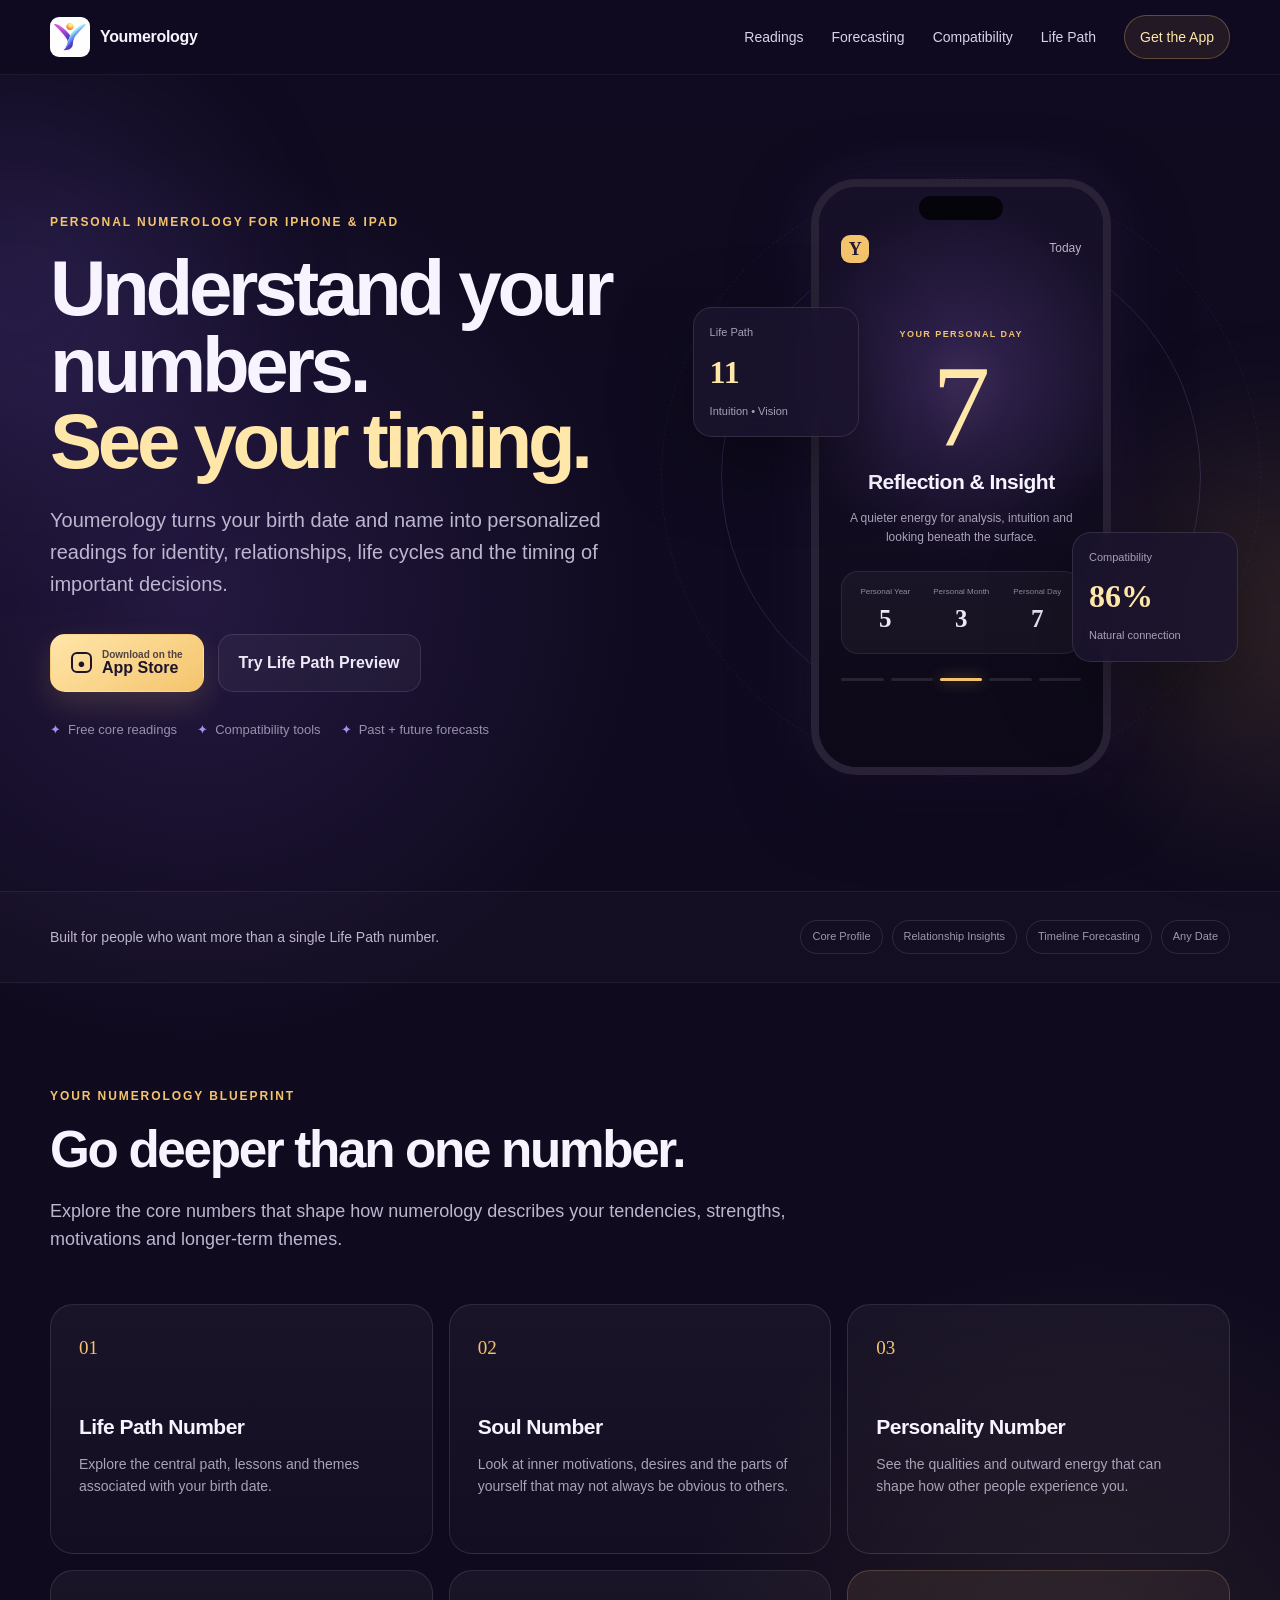
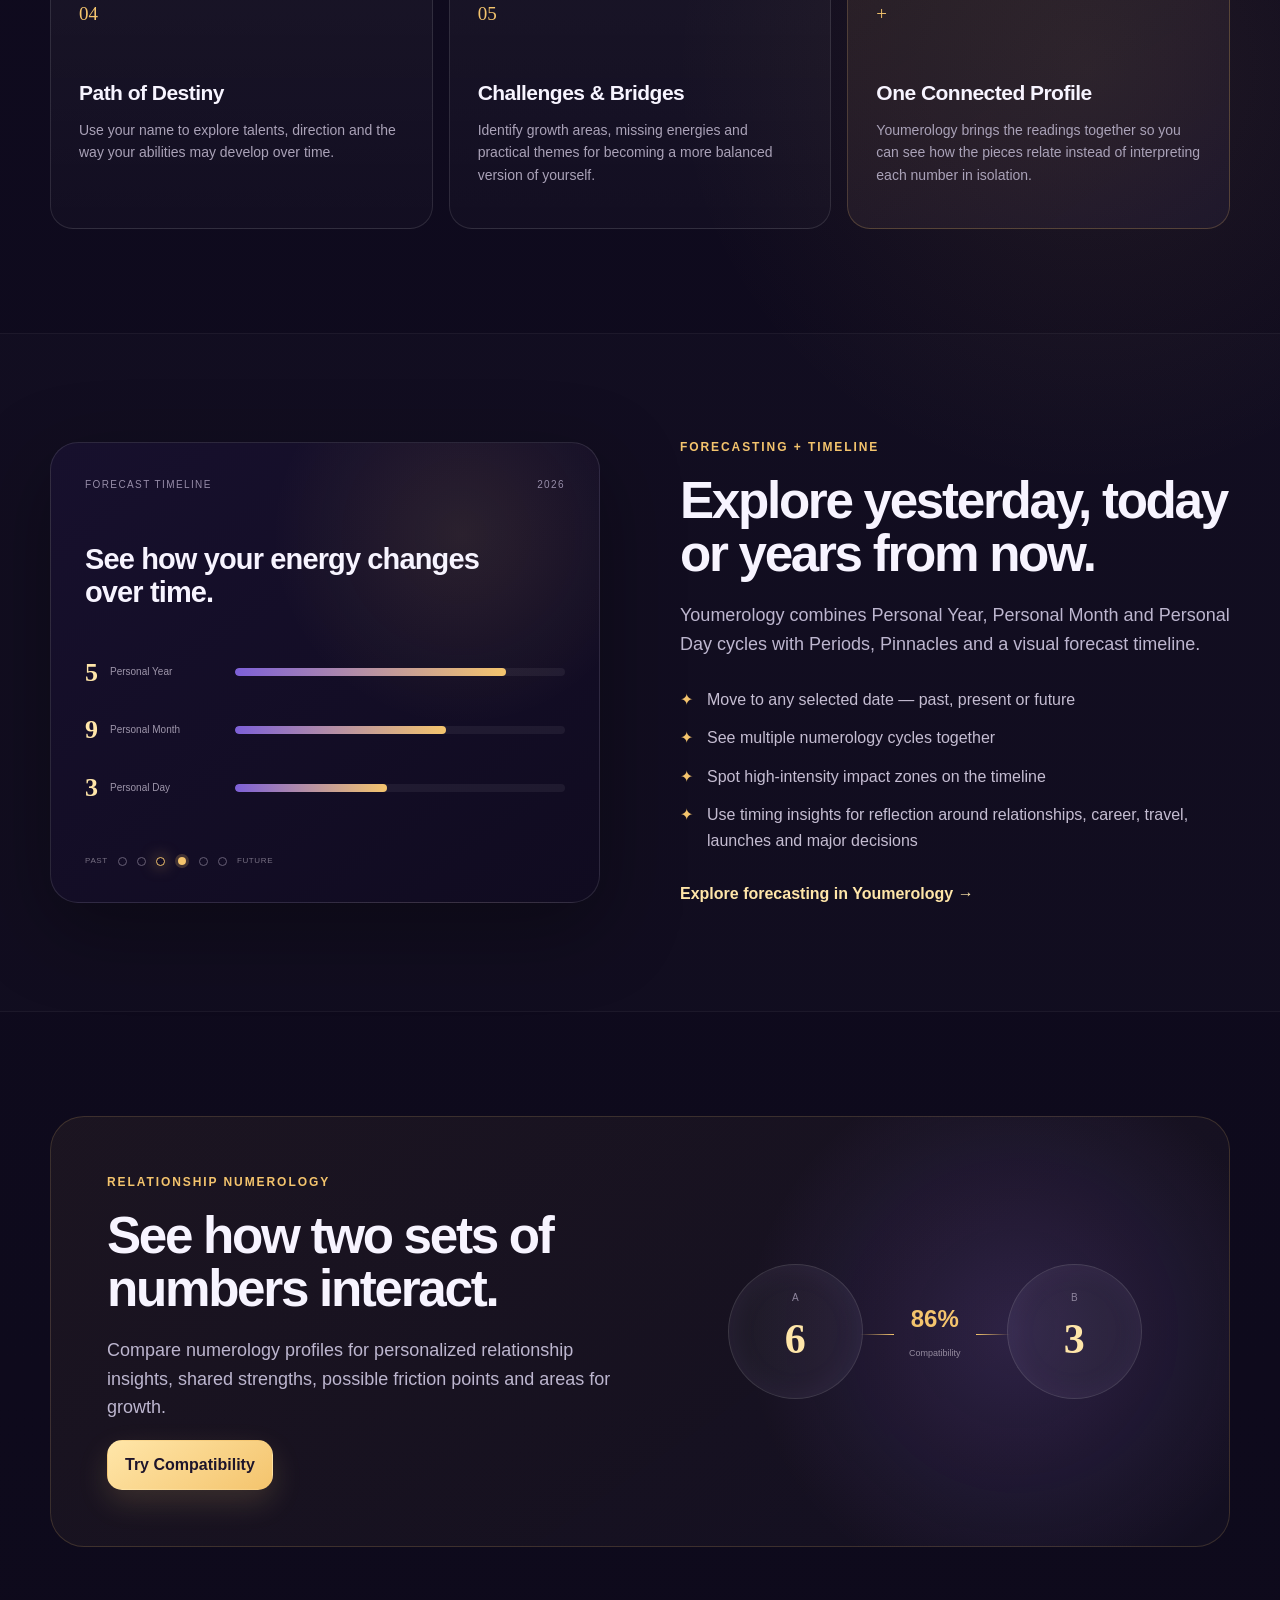
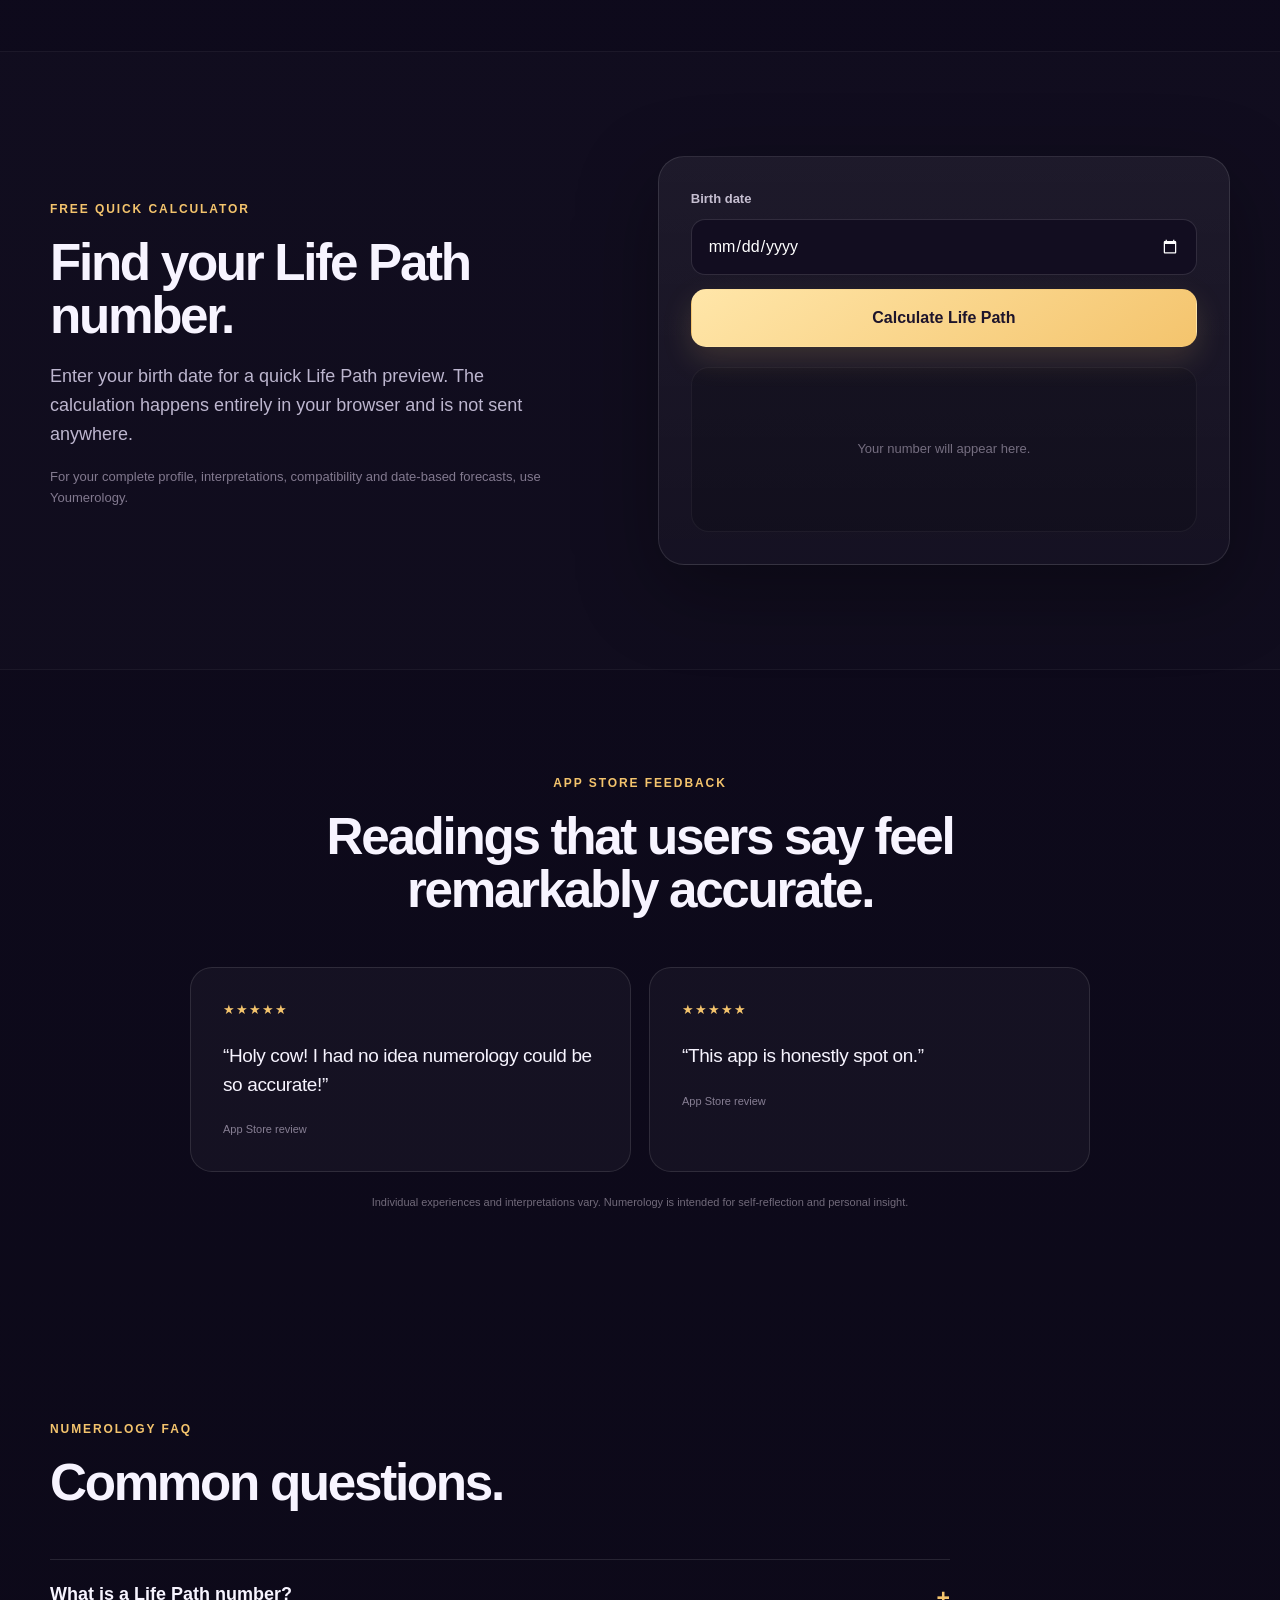
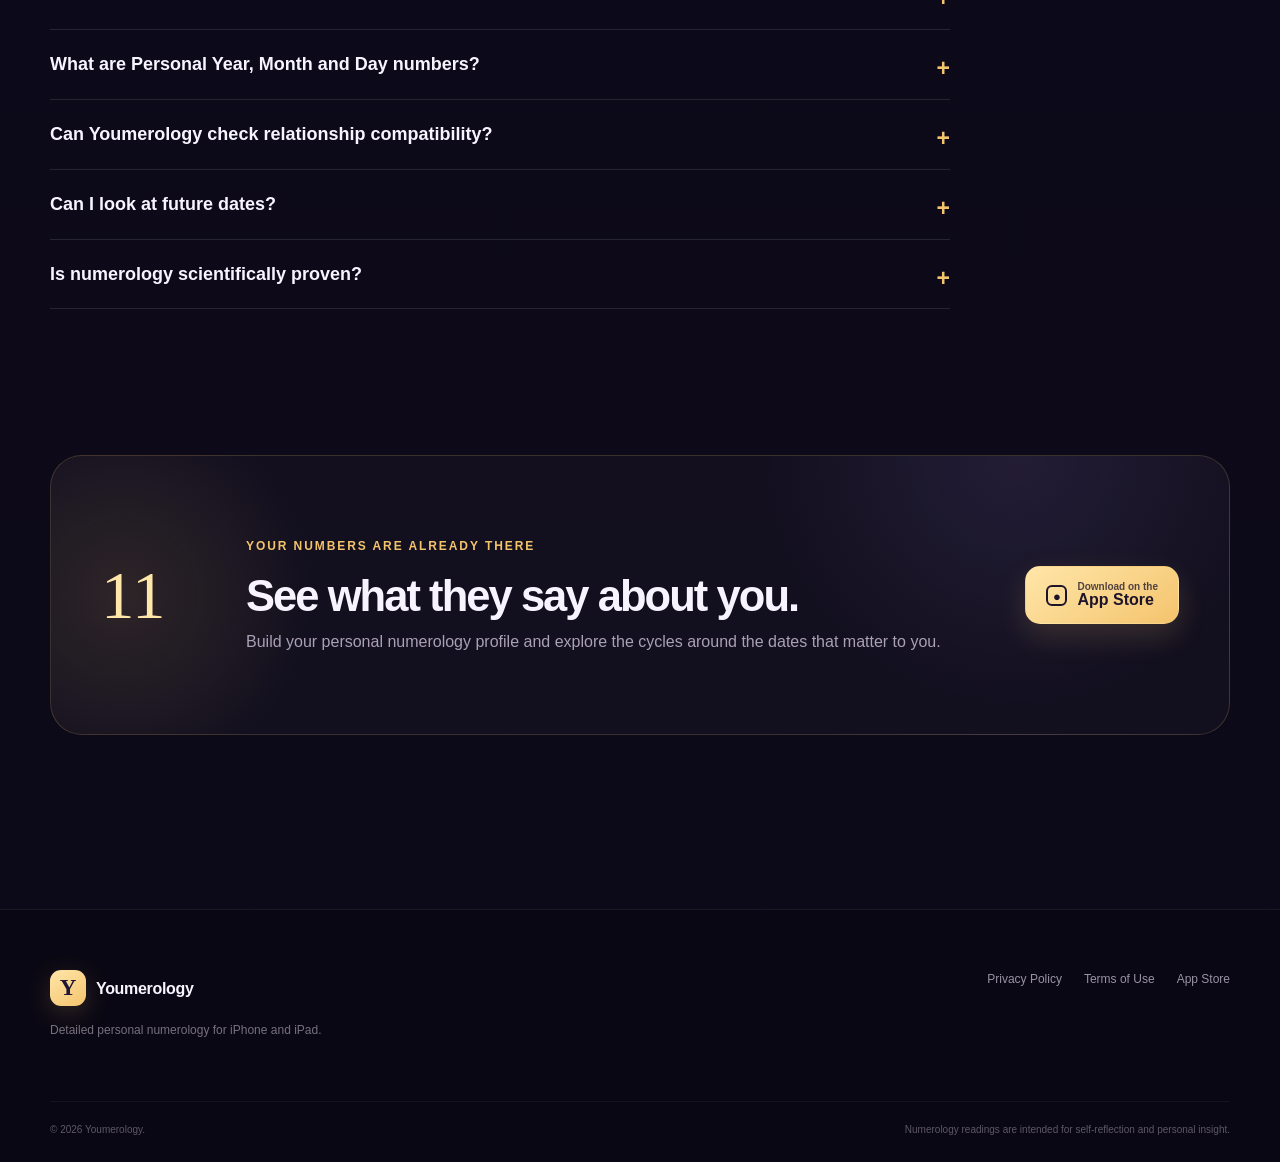
==== commit 17206a8e: "Update index.html" ====
--- a/index.html
+++ b/index.html
@@ -1,20 +1,29 @@
 <!DOCTYPE html>
 <html lang="en">
 <head>
-  <meta name="google-site-verification" content="4ZaH0j8eCkvq4L_S8HoD6E7AAe_oeaZAUaTtSK3DIdA" />
+  <meta name="google-site-verification" content="4ZaH0j8eCkvq4L_S8HoD6E7AAe_oeaZAUaTtSK3DIdA">
   <meta charset="UTF-8">
   <meta name="viewport" content="width=device-width, initial-scale=1.0">
   <meta name="theme-color" content="#100B20">
 
   <title>Youmerology — Personal Numerology Readings, Compatibility & Forecasts</title>
 
-  <meta name="description" content="Explore your Life Path, Soul Number, Personality Number, Destiny, compatibility, Personal Year, Personal Month, Personal Day and forecast timeline with Youmerology for iPhone and iPad.">
-
-  <meta name="keywords" content="numerology, numerology app, life path number, personal year, personal month, personal day, numerology compatibility, destiny number, soul number, numerology reading">
+  <meta
+    name="description"
+    content="Explore your Life Path, Soul Number, Personality Number, Destiny, compatibility, Personal Year, Personal Month, Personal Day and forecast timeline with Youmerology for iPhone and iPad."
+  >
+
+  <meta
+    name="keywords"
+    content="numerology, numerology app, life path number, personal year, personal month, personal day, numerology compatibility, destiny number, soul number, numerology reading"
+  >
 
   <meta name="author" content="Youmerology">
 
-  <link rel="canonical" href="https://dgarbinski.github.io/Youmerology-Numerology-Readings/">
+  <link
+    rel="canonical"
+    href="https://dgarbinski.github.io/Youmerology-Numerology-Readings/"
+  >
 
   <link rel="manifest" href="site.webmanifest">
 
@@ -30,18 +39,30 @@
   >
 
   <meta property="og:type" content="website">
-  <meta property="og:title" content="Youmerology — Detailed Personal Numerology">
+
+  <meta
+    property="og:title"
+    content="Youmerology — Detailed Personal Numerology"
+  >
 
   <meta
     property="og:description"
     content="Turn your birth date and name into personalized numerology insights for identity, relationships, timing and life decisions."
   >
 
-  <meta property="og:url" content="https://dgarbinski.github.io/Youmerology-Numerology-Readings/">
+  <meta
+    property="og:url"
+    content="https://dgarbinski.github.io/Youmerology-Numerology-Readings/"
+  >
+
   <meta property="og:site_name" content="Youmerology">
 
   <meta name="twitter:card" content="summary">
-  <meta name="twitter:title" content="Youmerology — Personal Numerology Readings">
+
+  <meta
+    name="twitter:title"
+    content="Youmerology — Personal Numerology Readings"
+  >
 
   <meta
     name="twitter:description"
@@ -50,16 +71,45 @@
 
   <link rel="stylesheet" href="styles.css">
 
-  <!-- Force the header logo to stay small -->
   <style>
-    .brand-icon {
+    /* HEADER LOGO FIX */
+    .header-logo-box {
       width: 40px !important;
       height: 40px !important;
+      min-width: 40px !important;
+      min-height: 40px !important;
       max-width: 40px !important;
       max-height: 40px !important;
-      object-fit: contain !important;
-      display: block;
-      flex-shrink: 0;
+      overflow: hidden !important;
+      display: block !important;
+      flex: 0 0 40px !important;
+      border-radius: 9px;
+    }
+
+    .header-logo-image {
+      width: 40px !important;
+      height: 40px !important;
+      min-width: 40px !important;
+      min-height: 40px !important;
+      max-width: 40px !important;
+      max-height: 40px !important;
+      object-fit: cover !important;
+      display: block !important;
+      margin: 0 !important;
+      padding: 0 !important;
+      position: static !important;
+      transform: none !important;
+    }
+
+    .site-header .brand {
+      display: flex !important;
+      align-items: center !important;
+      gap: 10px !important;
+    }
+
+    .site-header .brand > span:last-child {
+      width: auto !important;
+      height: auto !important;
     }
   </style>
 
@@ -88,17 +138,56 @@
   <div class="ambient ambient-two"></div>
 
   <header class="site-header">
+
     <div class="container nav-wrap">
 
-      <a class="brand" href="#top" aria-label="Youmerology home">
-
-        <img
-          class="brand-icon"
-          src="D565DB39-8B8D-4396-AFD5-382561A0675E%203.png"
-          alt="Youmerology"
+      <a
+        class="brand"
+        href="#top"
+        aria-label="Youmerology home"
+      >
+
+        <span
+          class="header-logo-box"
+          style="
+            width:40px!important;
+            height:40px!important;
+            min-width:40px!important;
+            min-height:40px!important;
+            max-width:40px!important;
+            max-height:40px!important;
+            overflow:hidden!important;
+            display:block!important;
+            flex:0 0 40px!important;
+          "
         >
 
+          <img
+            class="header-logo-image"
+            src="D565DB39-8B8D-4396-AFD5-382561A0675E%203.png"
+            alt="Youmerology"
+            width="40"
+            height="40"
+            style="
+              width:40px!important;
+              height:40px!important;
+              min-width:40px!important;
+              min-height:40px!important;
+              max-width:40px!important;
+              max-height:40px!important;
+              object-fit:cover!important;
+              display:block!important;
+              margin:0!important;
+              padding:0!important;
+              position:static!important;
+              transform:none!important;
+            "
+          >
+
+        </span>
+
         <span>Youmerology</span>
+
       </a>
 
       <button
@@ -112,11 +201,18 @@
         <span></span>
       </button>
 
-      <nav class="nav-links" id="navLinks" aria-label="Main navigation">
+      <nav
+        class="nav-links"
+        id="navLinks"
+        aria-label="Main navigation"
+      >
 
         <a href="#readings">Readings</a>
+
         <a href="#forecasting">Forecasting</a>
+
         <a href="#compatibility">Compatibility</a>
+
         <a href="#calculator">Life Path</a>
 
         <a
@@ -131,6 +227,7 @@
       </nav>
 
     </div>
+
   </header>
 
   <main id="top">
@@ -163,12 +260,14 @@
               target="_blank"
               rel="noopener"
             >
+
               <span class="apple-symbol">●</span>
 
               <span>
                 <small>Download on the</small>
                 App Store
               </span>
+
             </a>
 
             <a
@@ -181,9 +280,13 @@
           </div>
 
           <div class="trust-row">
+
             <span>Free core readings</span>
+
             <span>Compatibility tools</span>
+
             <span>Past + future forecasts</span>
+
           </div>
 
         </div>
@@ -194,6 +297,7 @@
         >
 
           <div class="orbit orbit-one"></div>
+
           <div class="orbit orbit-two"></div>
 
           <div class="phone">
@@ -203,8 +307,11 @@
             <div class="phone-screen">
 
               <div class="screen-header">
+
                 <span class="mini-logo">Y</span>
+
                 <span>Today</span>
+
               </div>
 
               <p class="screen-kicker">
@@ -251,18 +358,27 @@
               </div>
 
             </div>
+
           </div>
 
           <div class="floating-card card-left">
+
             <span>Life Path</span>
+
             <strong>11</strong>
+
             <small>Intuition • Vision</small>
+
           </div>
 
           <div class="floating-card card-right">
+
             <span>Compatibility</span>
+
             <strong>86%</strong>
+
             <small>Natural connection</small>
+
           </div>
 
         </div>
@@ -280,17 +396,25 @@
         </p>
 
         <div class="proof-tags">
+
           <span>Core Profile</span>
+
           <span>Relationship Insights</span>
+
           <span>Timeline Forecasting</span>
+
           <span>Any Date</span>
+
         </div>
 
       </div>
 
     </section>
 
-    <section class="section" id="readings">
+    <section
+      class="section"
+      id="readings"
+    >
 
       <div class="container">
 
@@ -418,15 +542,21 @@
 
     </section>
 
-    <section class="section split-section" id="forecasting">
+    <section
+      class="section split-section"
+      id="forecasting"
+    >
 
       <div class="container split-grid">
 
         <div class="timeline-preview">
 
           <div class="preview-top">
+
             <span>FORECAST TIMELINE</span>
+
             <span>2026</span>
+
           </div>
 
           <div class="preview-title">
@@ -436,12 +566,15 @@
           <div class="forecast-row">
 
             <div class="forecast-label">
+
               <strong>5</strong>
+
               <span>Personal Year</span>
+
             </div>
 
             <div class="forecast-line">
-              <i style="width: 82%"></i>
+              <i style="width:82%"></i>
             </div>
 
           </div>
@@ -449,12 +582,15 @@
           <div class="forecast-row">
 
             <div class="forecast-label">
+
               <strong>9</strong>
+
               <span>Personal Month</span>
+
             </div>
 
             <div class="forecast-line">
-              <i style="width: 64%"></i>
+              <i style="width:64%"></i>
             </div>
 
           </div>
@@ -462,12 +598,15 @@
           <div class="forecast-row">
 
             <div class="forecast-label">
+
               <strong>3</strong>
+
               <span>Personal Day</span>
+
             </div>
 
             <div class="forecast-line">
-              <i style="width: 46%"></i>
+              <i style="width:46%"></i>
             </div>
 
           </div>
@@ -477,10 +616,15 @@
             <span>PAST</span>
 
             <span class="date-point"></span>
+
             <span class="date-point"></span>
+
             <span class="date-point hot"></span>
+
             <span class="date-point current"></span>
+
             <span class="date-point"></span>
+
             <span class="date-point"></span>
 
             <span>FUTURE</span>
@@ -519,8 +663,8 @@
             </li>
 
             <li>
-              Use timing insights for reflection around relationships, career, travel,
-              launches and major decisions
+              Use timing insights for reflection around relationships, career, travel, launches
+              and major decisions
             </li>
 
           </ul>
@@ -540,7 +684,10 @@
 
     </section>
 
-    <section class="section" id="compatibility">
+    <section
+      class="section"
+      id="compatibility"
+    >
 
       <div class="container">
 
@@ -575,20 +722,31 @@
           <div class="match-visual">
 
             <div class="person-orb">
+
               <span>A</span>
+
               <strong>6</strong>
+
             </div>
 
             <div class="connection">
+
               <div class="match-score">
                 86%
               </div>
-              <span>Compatibility</span>
+
+              <span>
+                Compatibility
+              </span>
+
             </div>
 
             <div class="person-orb">
+
               <span>B</span>
+
               <strong>3</strong>
+
             </div>
 
           </div>
@@ -599,7 +757,10 @@
 
     </section>
 
-    <section class="section calculator-section" id="calculator">
+    <section
+      class="section calculator-section"
+      id="calculator"
+    >
 
       <div class="container calculator-grid">
 
@@ -614,8 +775,8 @@
           </h2>
 
           <p>
-            Enter your birth date for a quick Life Path preview. The calculation happens
-            entirely in your browser and is not sent anywhere.
+            Enter your birth date for a quick Life Path preview. The calculation happens entirely
+            in your browser and is not sent anywhere.
           </p>
 
           <p class="calculator-note">
@@ -649,9 +810,11 @@
             id="calculatorResult"
             aria-live="polite"
           >
+
             <div class="result-placeholder">
               Your number will appear here.
             </div>
+
           </div>
 
         </div>
@@ -775,8 +938,8 @@
 
             <p>
               Yes. Youmerology includes compatibility insights that combine numerology
-              information for two people and highlight strengths, friction points and potential
-              areas for growth.
+              information for two people and highlight strengths, friction points and
+              potential areas for growth.
             </p>
 
           </details>
@@ -874,7 +1037,10 @@
 
       <div>
 
-        <a class="brand footer-brand" href="#top">
+        <a
+          class="brand footer-brand"
+          href="#top"
+        >
 
           <span class="brand-mark">
             Y
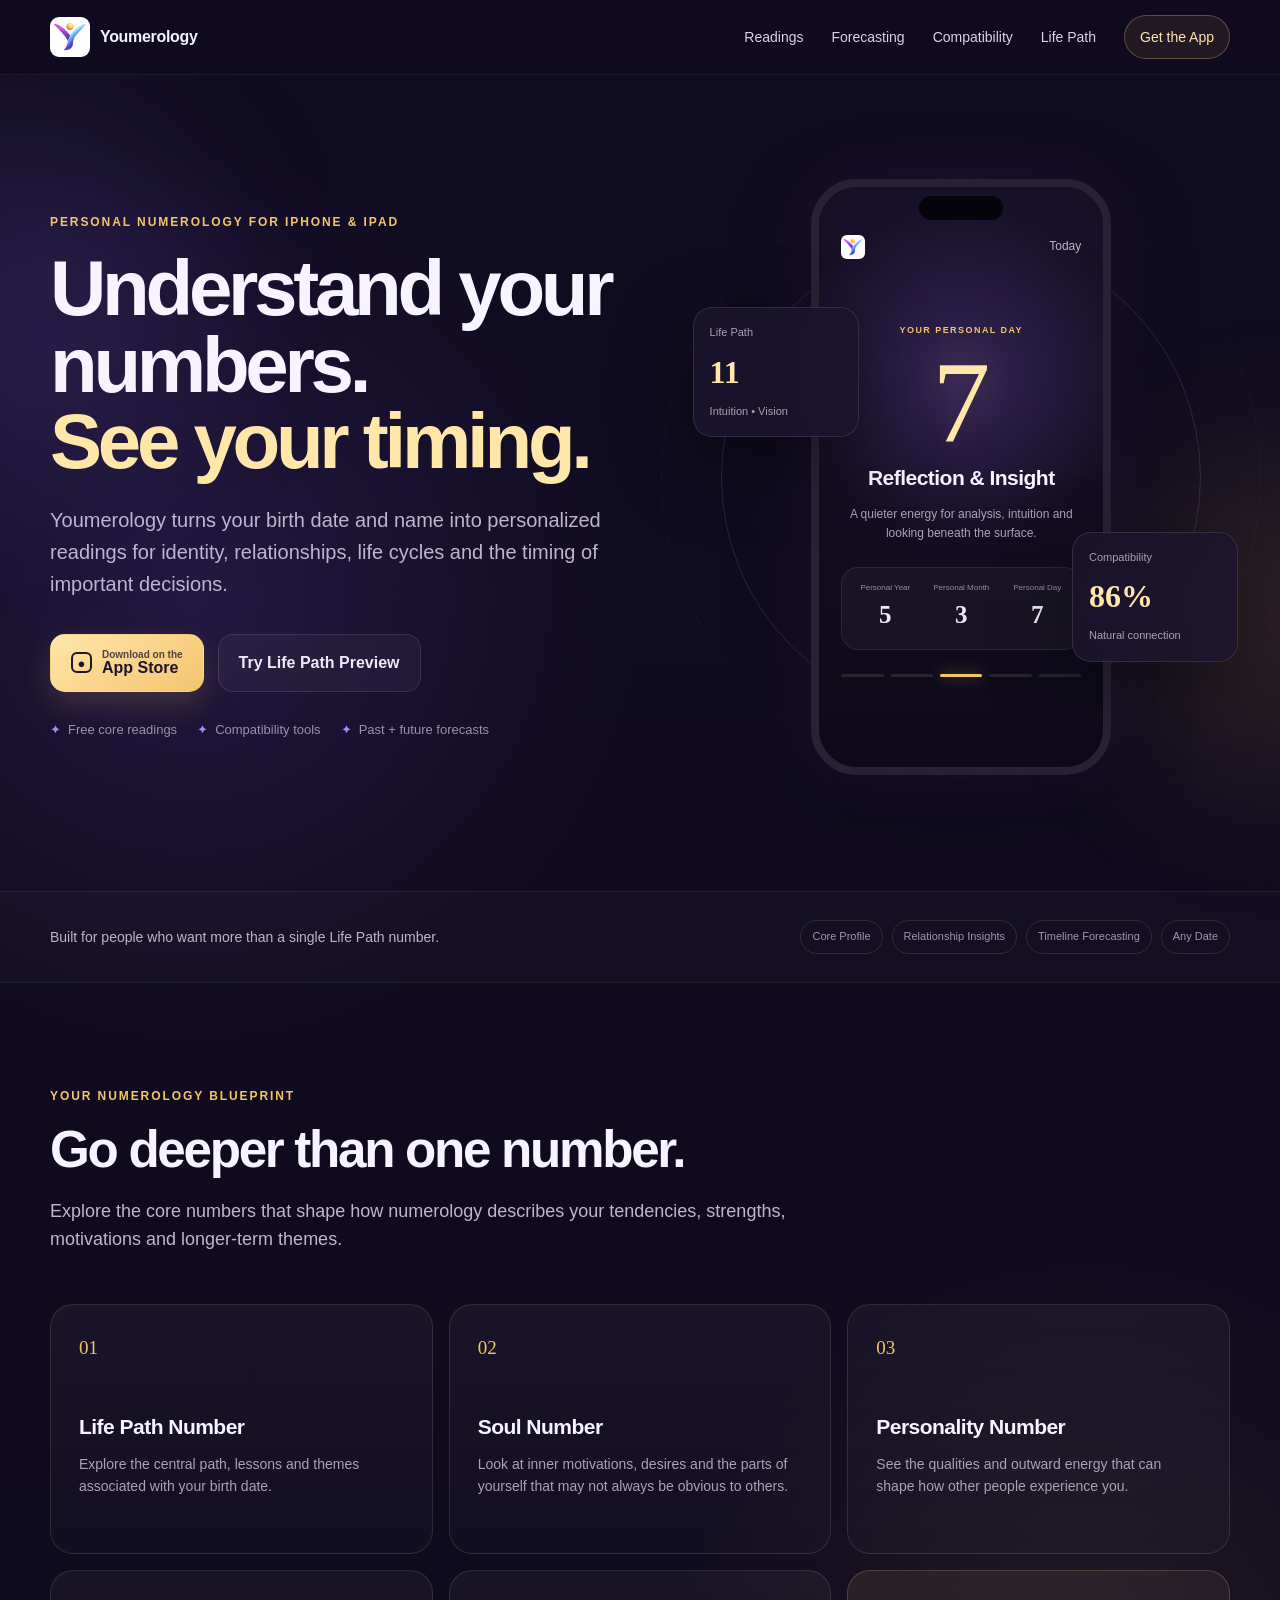
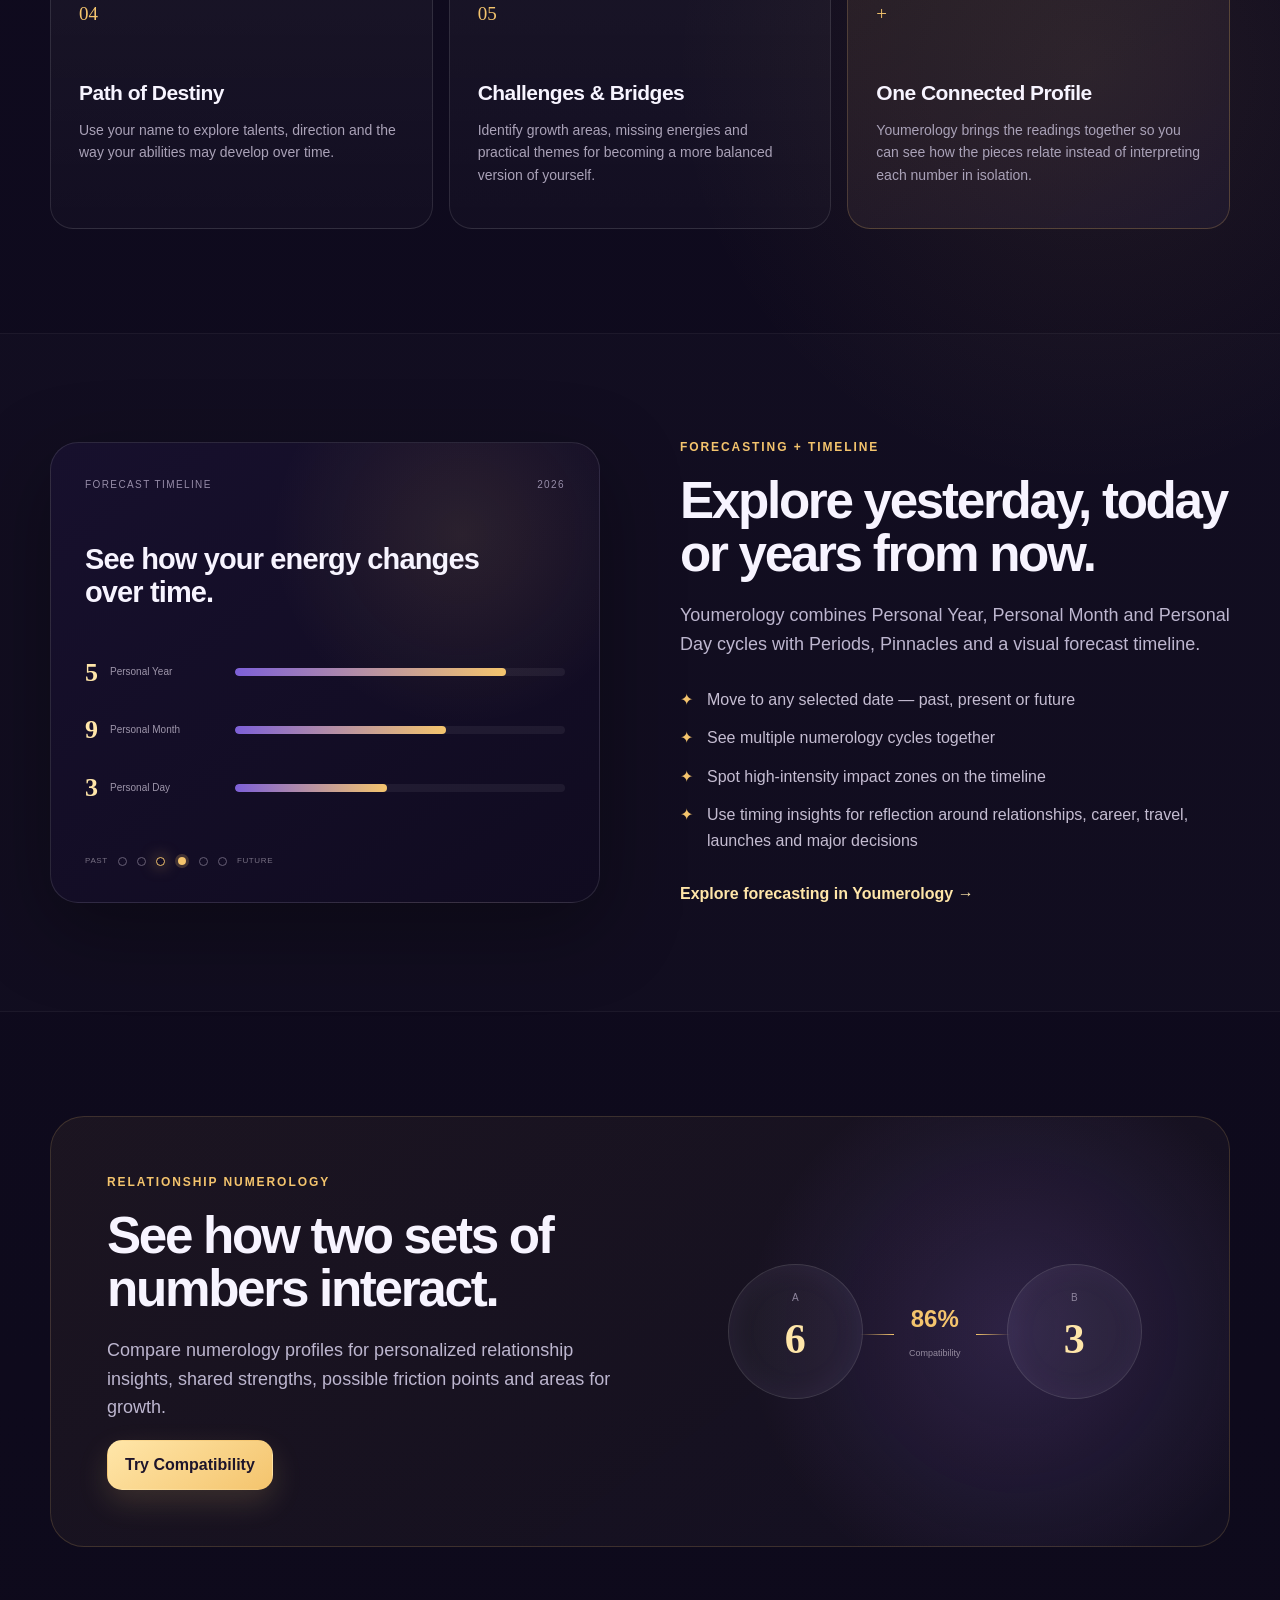
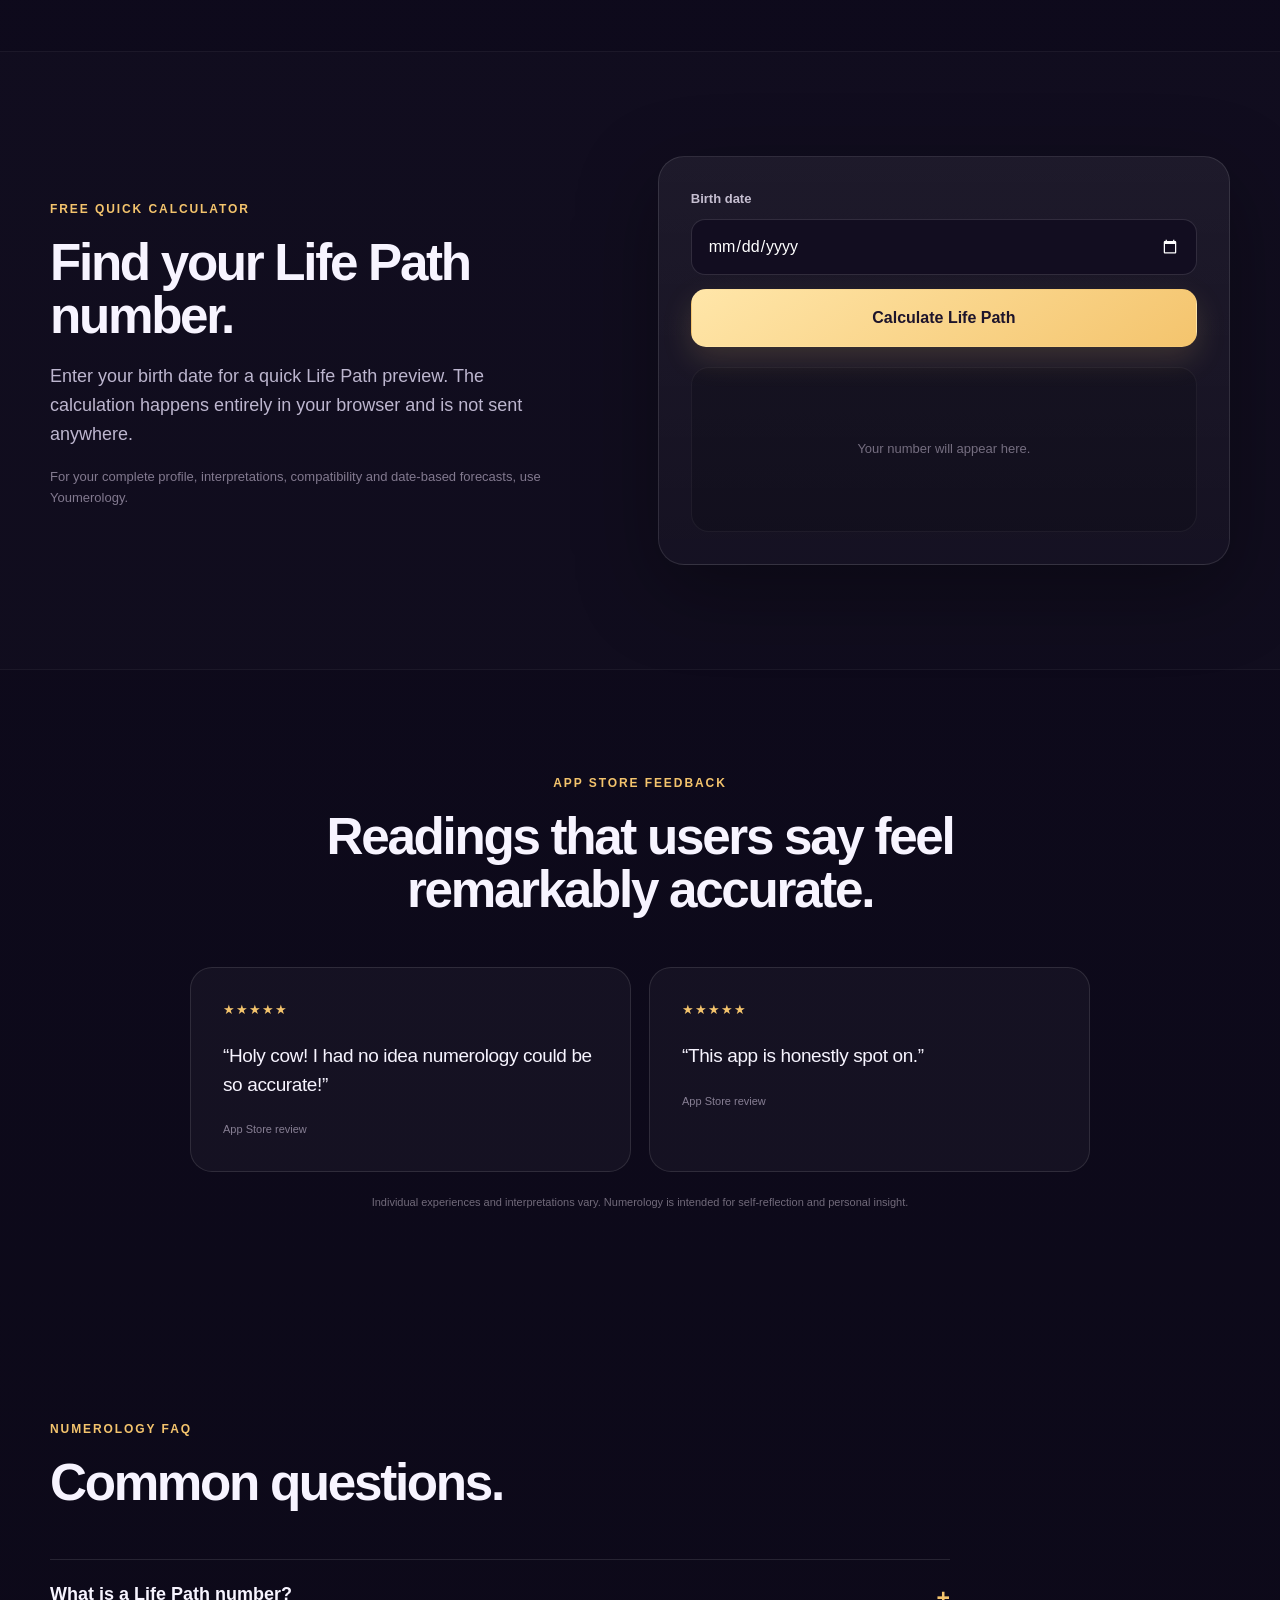
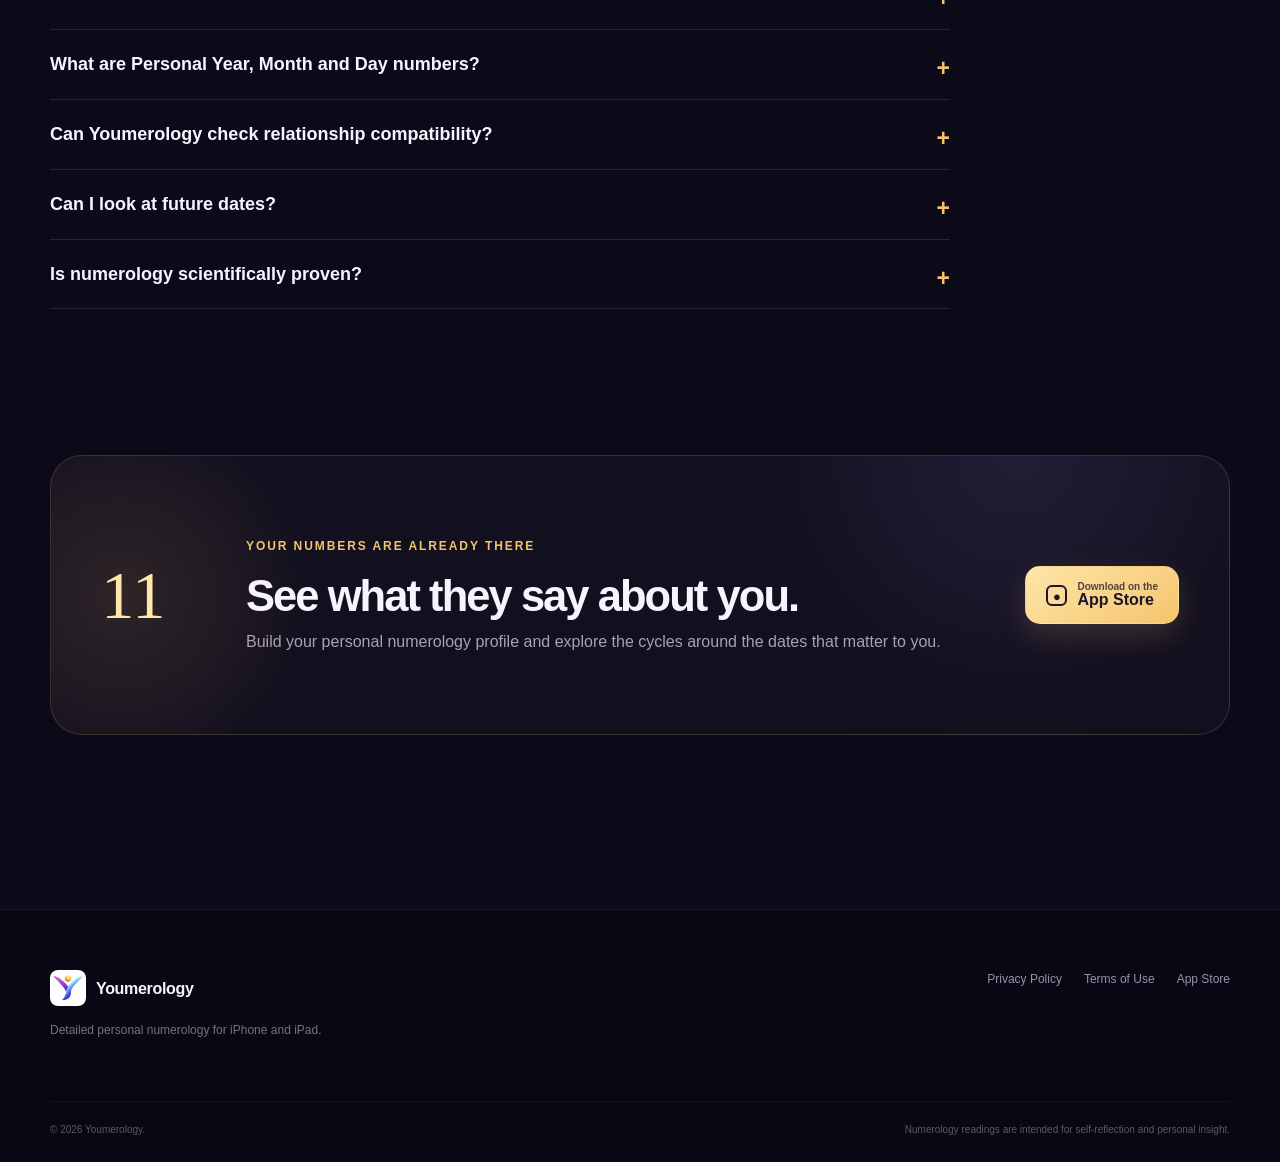
==== commit 420c5562: "Update index.html" ====
--- a/index.html
+++ b/index.html
@@ -2,6 +2,7 @@
 <html lang="en">
 <head>
   <meta name="google-site-verification" content="4ZaH0j8eCkvq4L_S8HoD6E7AAe_oeaZAUaTtSK3DIdA">
+
   <meta charset="UTF-8">
   <meta name="viewport" content="width=device-width, initial-scale=1.0">
   <meta name="theme-color" content="#100B20">
@@ -71,8 +72,9 @@
 
   <link rel="stylesheet" href="styles.css">
 
+  <!-- LOGO OVERRIDES -->
   <style>
-    /* HEADER LOGO FIX */
+    /* Main header logo */
     .header-logo-box {
       width: 40px !important;
       height: 40px !important;
@@ -80,10 +82,12 @@
       min-height: 40px !important;
       max-width: 40px !important;
       max-height: 40px !important;
+      flex: 0 0 40px !important;
+      display: block !important;
       overflow: hidden !important;
-      display: block !important;
-      flex: 0 0 40px !important;
-      border-radius: 9px;
+      border-radius: 9px !important;
+      padding: 0 !important;
+      margin: 0 !important;
     }
 
     .header-logo-image {
@@ -93,10 +97,10 @@
       min-height: 40px !important;
       max-width: 40px !important;
       max-height: 40px !important;
-      object-fit: cover !important;
+      object-fit: contain !important;
       display: block !important;
+      padding: 0 !important;
       margin: 0 !important;
-      padding: 0 !important;
       position: static !important;
       transform: none !important;
     }
@@ -107,9 +111,75 @@
       gap: 10px !important;
     }
 
-    .site-header .brand > span:last-child {
-      width: auto !important;
-      height: auto !important;
+    /* Small logo inside phone artwork */
+    .mini-logo {
+      width: 24px !important;
+      height: 24px !important;
+      min-width: 24px !important;
+      min-height: 24px !important;
+      max-width: 24px !important;
+      max-height: 24px !important;
+      padding: 0 !important;
+      margin: 0 !important;
+      overflow: hidden !important;
+      display: block !important;
+      border-radius: 6px !important;
+      background: transparent !important;
+      color: transparent !important;
+    }
+
+    .mini-logo img {
+      width: 24px !important;
+      height: 24px !important;
+      min-width: 24px !important;
+      min-height: 24px !important;
+      max-width: 24px !important;
+      max-height: 24px !important;
+      object-fit: contain !important;
+      display: block !important;
+      padding: 0 !important;
+      margin: 0 !important;
+      position: static !important;
+      transform: none !important;
+    }
+
+    /* Footer logo */
+    .footer-logo-box {
+      width: 36px !important;
+      height: 36px !important;
+      min-width: 36px !important;
+      min-height: 36px !important;
+      max-width: 36px !important;
+      max-height: 36px !important;
+      flex: 0 0 36px !important;
+      display: block !important;
+      overflow: hidden !important;
+      border-radius: 8px !important;
+      padding: 0 !important;
+      margin: 0 !important;
+      background: transparent !important;
+      color: transparent !important;
+    }
+
+    .footer-logo-image {
+      width: 36px !important;
+      height: 36px !important;
+      min-width: 36px !important;
+      min-height: 36px !important;
+      max-width: 36px !important;
+      max-height: 36px !important;
+      object-fit: contain !important;
+      display: block !important;
+      padding: 0 !important;
+      margin: 0 !important;
+      position: static !important;
+      transform: none !important;
+    }
+
+    .footer-brand {
+      display: flex !important;
+      align-items: center !important;
+      gap: 10px !important;
     }
   </style>
 
@@ -138,52 +208,18 @@
   <div class="ambient ambient-two"></div>
 
   <header class="site-header">
-
     <div class="container nav-wrap">
 
-      <a
-        class="brand"
-        href="#top"
-        aria-label="Youmerology home"
-      >
-
-        <span
-          class="header-logo-box"
-          style="
-            width:40px!important;
-            height:40px!important;
-            min-width:40px!important;
-            min-height:40px!important;
-            max-width:40px!important;
-            max-height:40px!important;
-            overflow:hidden!important;
-            display:block!important;
-            flex:0 0 40px!important;
-          "
-        >
-
+      <a class="brand" href="#top" aria-label="Youmerology home">
+
+        <span class="header-logo-box">
           <img
             class="header-logo-image"
             src="D565DB39-8B8D-4396-AFD5-382561A0675E%203.png"
             alt="Youmerology"
             width="40"
             height="40"
-            style="
-              width:40px!important;
-              height:40px!important;
-              min-width:40px!important;
-              min-height:40px!important;
-              max-width:40px!important;
-              max-height:40px!important;
-              object-fit:cover!important;
-              display:block!important;
-              margin:0!important;
-              padding:0!important;
-              position:static!important;
-              transform:none!important;
-            "
           >
-
         </span>
 
         <span>Youmerology</span>
@@ -201,18 +237,11 @@
         <span></span>
       </button>
 
-      <nav
-        class="nav-links"
-        id="navLinks"
-        aria-label="Main navigation"
-      >
+      <nav class="nav-links" id="navLinks" aria-label="Main navigation">
 
         <a href="#readings">Readings</a>
-
         <a href="#forecasting">Forecasting</a>
-
         <a href="#compatibility">Compatibility</a>
-
         <a href="#calculator">Life Path</a>
 
         <a
@@ -227,7 +256,6 @@
       </nav>
 
     </div>
-
   </header>
 
   <main id="top">
@@ -280,13 +308,9 @@
           </div>
 
           <div class="trust-row">
-
             <span>Free core readings</span>
-
             <span>Compatibility tools</span>
-
             <span>Past + future forecasts</span>
-
           </div>
 
         </div>
@@ -297,7 +321,6 @@
         >
 
           <div class="orbit orbit-one"></div>
-
           <div class="orbit orbit-two"></div>
 
           <div class="phone">
@@ -308,7 +331,14 @@
 
               <div class="screen-header">
 
-                <span class="mini-logo">Y</span>
+                <span class="mini-logo">
+                  <img
+                    src="D565DB39-8B8D-4396-AFD5-382561A0675E%203.png"
+                    alt=""
+                    width="24"
+                    height="24"
+                  >
+                </span>
 
                 <span>Today</span>
 
@@ -362,23 +392,15 @@
           </div>
 
           <div class="floating-card card-left">
-
             <span>Life Path</span>
-
             <strong>11</strong>
-
             <small>Intuition • Vision</small>
-
           </div>
 
           <div class="floating-card card-right">
-
             <span>Compatibility</span>
-
             <strong>86%</strong>
-
             <small>Natural connection</small>
-
           </div>
 
         </div>
@@ -396,25 +418,17 @@
         </p>
 
         <div class="proof-tags">
-
           <span>Core Profile</span>
-
           <span>Relationship Insights</span>
-
           <span>Timeline Forecasting</span>
-
           <span>Any Date</span>
-
         </div>
 
       </div>
 
     </section>
 
-    <section
-      class="section"
-      id="readings"
-    >
+    <section class="section" id="readings">
 
       <div class="container">
 
@@ -439,9 +453,7 @@
 
           <article class="feature-card">
 
-            <div class="feature-number">
-              01
-            </div>
+            <div class="feature-number">01</div>
 
             <h3>
               Life Path Number
@@ -455,9 +467,7 @@
 
           <article class="feature-card">
 
-            <div class="feature-number">
-              02
-            </div>
+            <div class="feature-number">02</div>
 
             <h3>
               Soul Number
@@ -472,9 +482,7 @@
 
           <article class="feature-card">
 
-            <div class="feature-number">
-              03
-            </div>
+            <div class="feature-number">03</div>
 
             <h3>
               Personality Number
@@ -488,9 +496,7 @@
 
           <article class="feature-card">
 
-            <div class="feature-number">
-              04
-            </div>
+            <div class="feature-number">04</div>
 
             <h3>
               Path of Destiny
@@ -504,9 +510,7 @@
 
           <article class="feature-card">
 
-            <div class="feature-number">
-              05
-            </div>
+            <div class="feature-number">05</div>
 
             <h3>
               Challenges & Bridges
@@ -521,9 +525,7 @@
 
           <article class="feature-card feature-card-accent">
 
-            <div class="feature-number">
-              +
-            </div>
+            <div class="feature-number">+</div>
 
             <h3>
               One Connected Profile
@@ -542,21 +544,15 @@
 
     </section>
 
-    <section
-      class="section split-section"
-      id="forecasting"
-    >
+    <section class="section split-section" id="forecasting">
 
       <div class="container split-grid">
 
         <div class="timeline-preview">
 
           <div class="preview-top">
-
             <span>FORECAST TIMELINE</span>
-
             <span>2026</span>
-
           </div>
 
           <div class="preview-title">
@@ -566,11 +562,8 @@
           <div class="forecast-row">
 
             <div class="forecast-label">
-
               <strong>5</strong>
-
               <span>Personal Year</span>
-
             </div>
 
             <div class="forecast-line">
@@ -582,11 +575,8 @@
           <div class="forecast-row">
 
             <div class="forecast-label">
-
               <strong>9</strong>
-
               <span>Personal Month</span>
-
             </div>
 
             <div class="forecast-line">
@@ -598,11 +588,8 @@
           <div class="forecast-row">
 
             <div class="forecast-label">
-
               <strong>3</strong>
-
               <span>Personal Day</span>
-
             </div>
 
             <div class="forecast-line">
@@ -612,23 +599,14 @@
           </div>
 
           <div class="date-track">
-
             <span>PAST</span>
-
             <span class="date-point"></span>
-
             <span class="date-point"></span>
-
             <span class="date-point hot"></span>
-
             <span class="date-point current"></span>
-
             <span class="date-point"></span>
-
             <span class="date-point"></span>
-
             <span>FUTURE</span>
-
           </div>
 
         </div>
@@ -649,24 +627,10 @@
           </p>
 
           <ul class="check-list">
-
-            <li>
-              Move to any selected date — past, present or future
-            </li>
-
-            <li>
-              See multiple numerology cycles together
-            </li>
-
-            <li>
-              Spot high-intensity impact zones on the timeline
-            </li>
-
-            <li>
-              Use timing insights for reflection around relationships, career, travel, launches
-              and major decisions
-            </li>
-
+            <li>Move to any selected date — past, present or future</li>
+            <li>See multiple numerology cycles together</li>
+            <li>Spot high-intensity impact zones on the timeline</li>
+            <li>Use timing insights for reflection around relationships, career, travel, launches and major decisions</li>
           </ul>
 
           <a
@@ -684,10 +648,7 @@
 
     </section>
 
-    <section
-      class="section"
-      id="compatibility"
-    >
+    <section class="section" id="compatibility">
 
       <div class="container">
 
@@ -722,31 +683,18 @@
           <div class="match-visual">
 
             <div class="person-orb">
-
               <span>A</span>
-
               <strong>6</strong>
-
             </div>
 
             <div class="connection">
-
-              <div class="match-score">
-                86%
-              </div>
-
-              <span>
-                Compatibility
-              </span>
-
+              <div class="match-score">86%</div>
+              <span>Compatibility</span>
             </div>
 
             <div class="person-orb">
-
               <span>B</span>
-
               <strong>3</strong>
-
             </div>
 
           </div>
@@ -757,10 +705,7 @@
 
     </section>
 
-    <section
-      class="section calculator-section"
-      id="calculator"
-    >
+    <section class="section calculator-section" id="calculator">
 
       <div class="container calculator-grid">
 
@@ -810,11 +755,9 @@
             id="calculatorResult"
             aria-live="polite"
           >
-
             <div class="result-placeholder">
               Your number will appear here.
             </div>
-
           </div>
 
         </div>
@@ -924,8 +867,7 @@
 
             <p>
               These are date-based numerology cycles used to interpret changing themes over
-              different time scales. Youmerology lets you view them together and move to
-              different dates.
+              different time scales. Youmerology lets you view them together and move to different dates.
             </p>
 
           </details>
@@ -938,8 +880,7 @@
 
             <p>
               Yes. Youmerology includes compatibility insights that combine numerology
-              information for two people and highlight strengths, friction points and
-              potential areas for growth.
+              information for two people and highlight strengths, friction points and potential areas for growth.
             </p>
 
           </details>
@@ -952,8 +893,7 @@
 
             <p>
               Yes. The forecast tools are designed to explore past, present and future dates,
-              including Personal Year, Month and Day cycles, Periods, Pinnacles and the visual
-              timeline.
+              including Personal Year, Month and Day cycles, Periods, Pinnacles and the visual timeline.
             </p>
 
           </details>
@@ -1012,9 +952,7 @@
             rel="noopener"
           >
 
-            <span class="apple-symbol">
-              ●
-            </span>
+            <span class="apple-symbol">●</span>
 
             <span>
               <small>Download on the</small>
@@ -1042,13 +980,17 @@
           href="#top"
         >
 
-          <span class="brand-mark">
-            Y
+          <span class="footer-logo-box">
+            <img
+              class="footer-logo-image"
+              src="D565DB39-8B8D-4396-AFD5-382561A0675E%203.png"
+              alt="Youmerology"
+              width="36"
+              height="36"
+            >
           </span>
 
-          <span>
-            Youmerology
-          </span>
+          <span>Youmerology</span>
 
         </a>
 
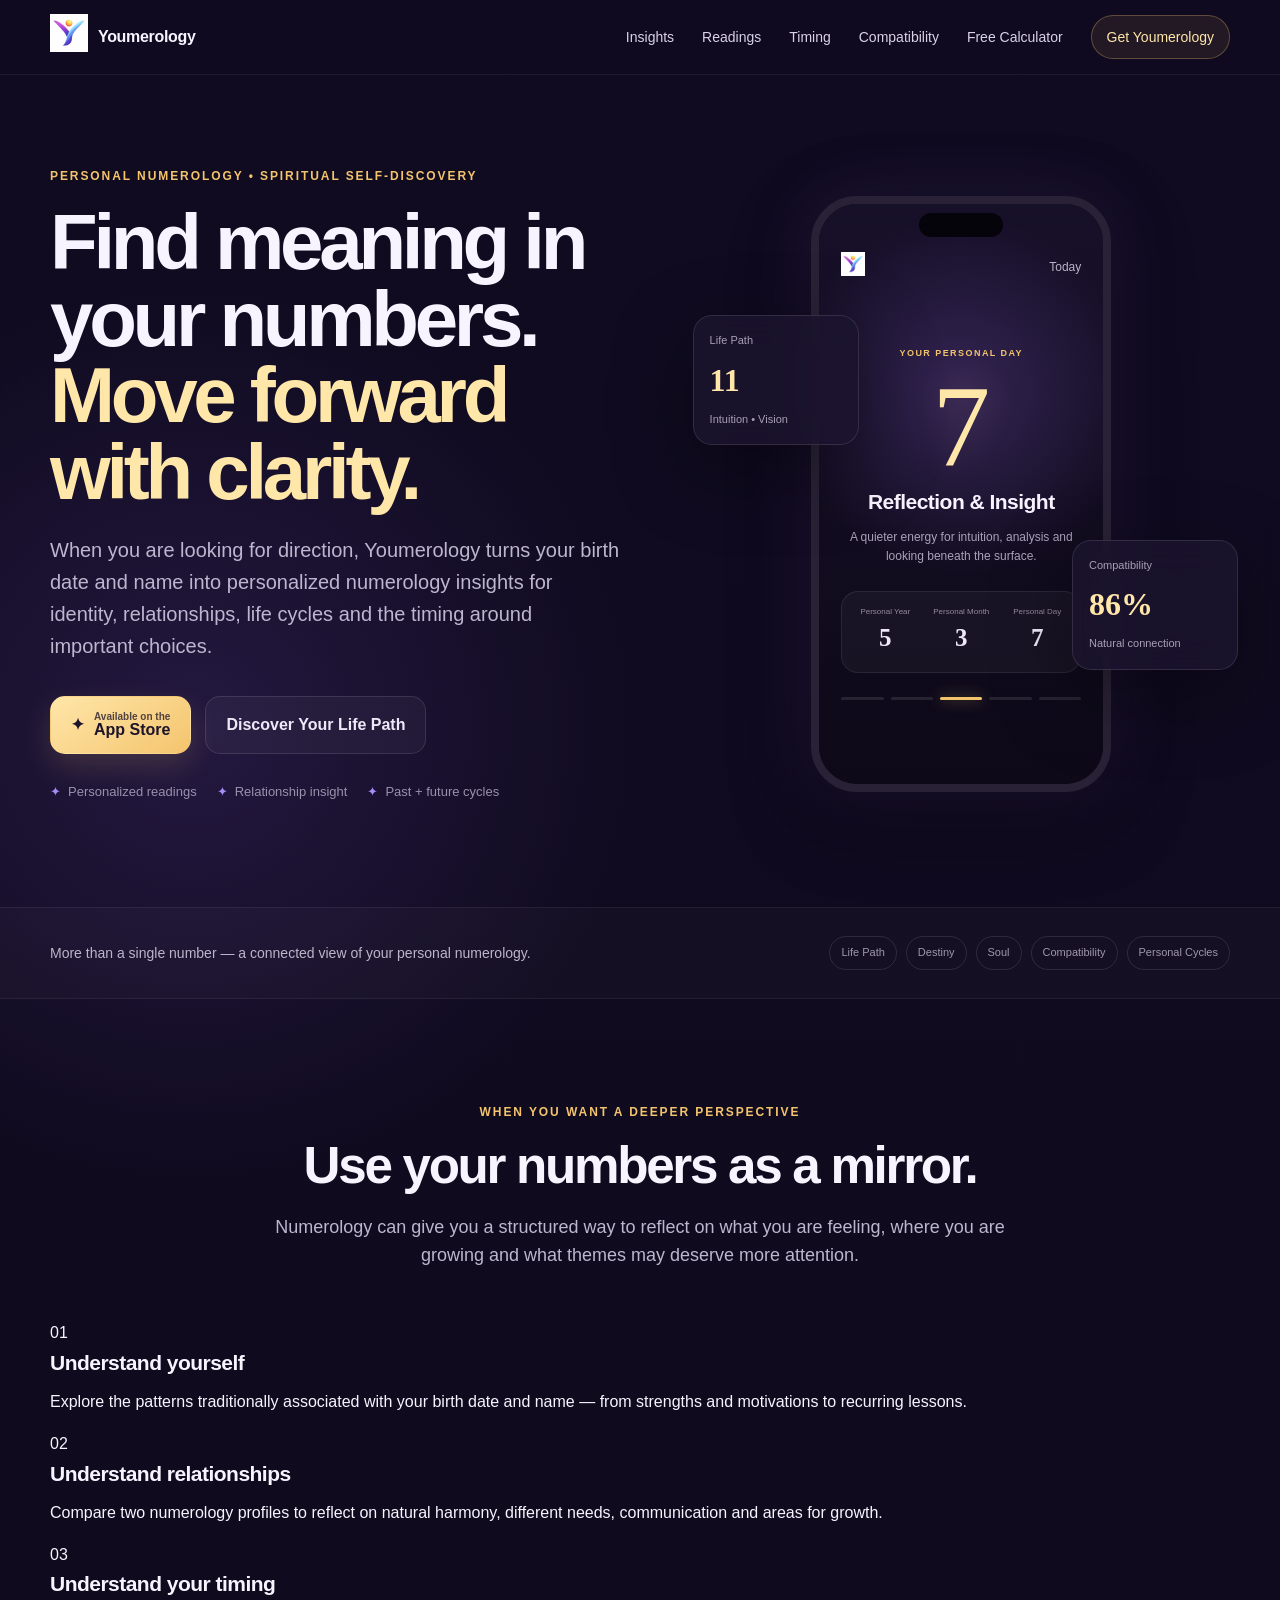
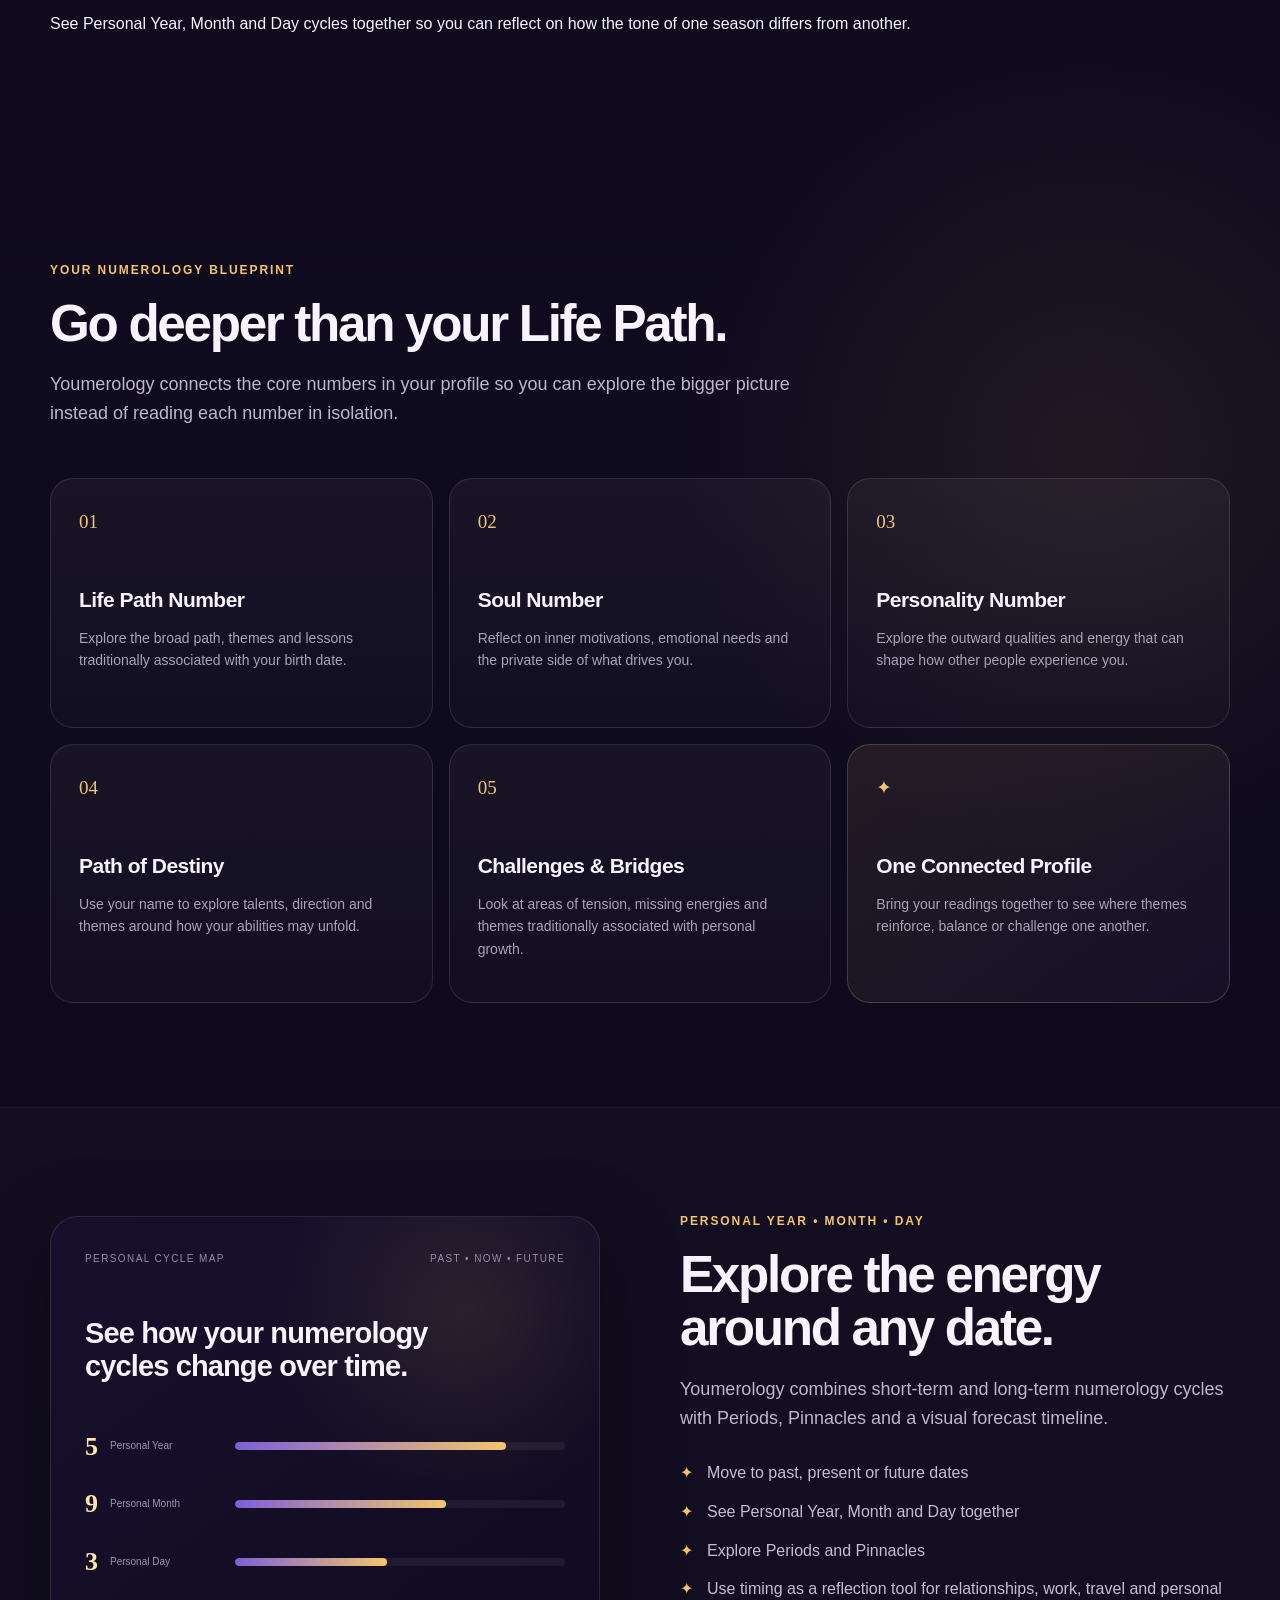
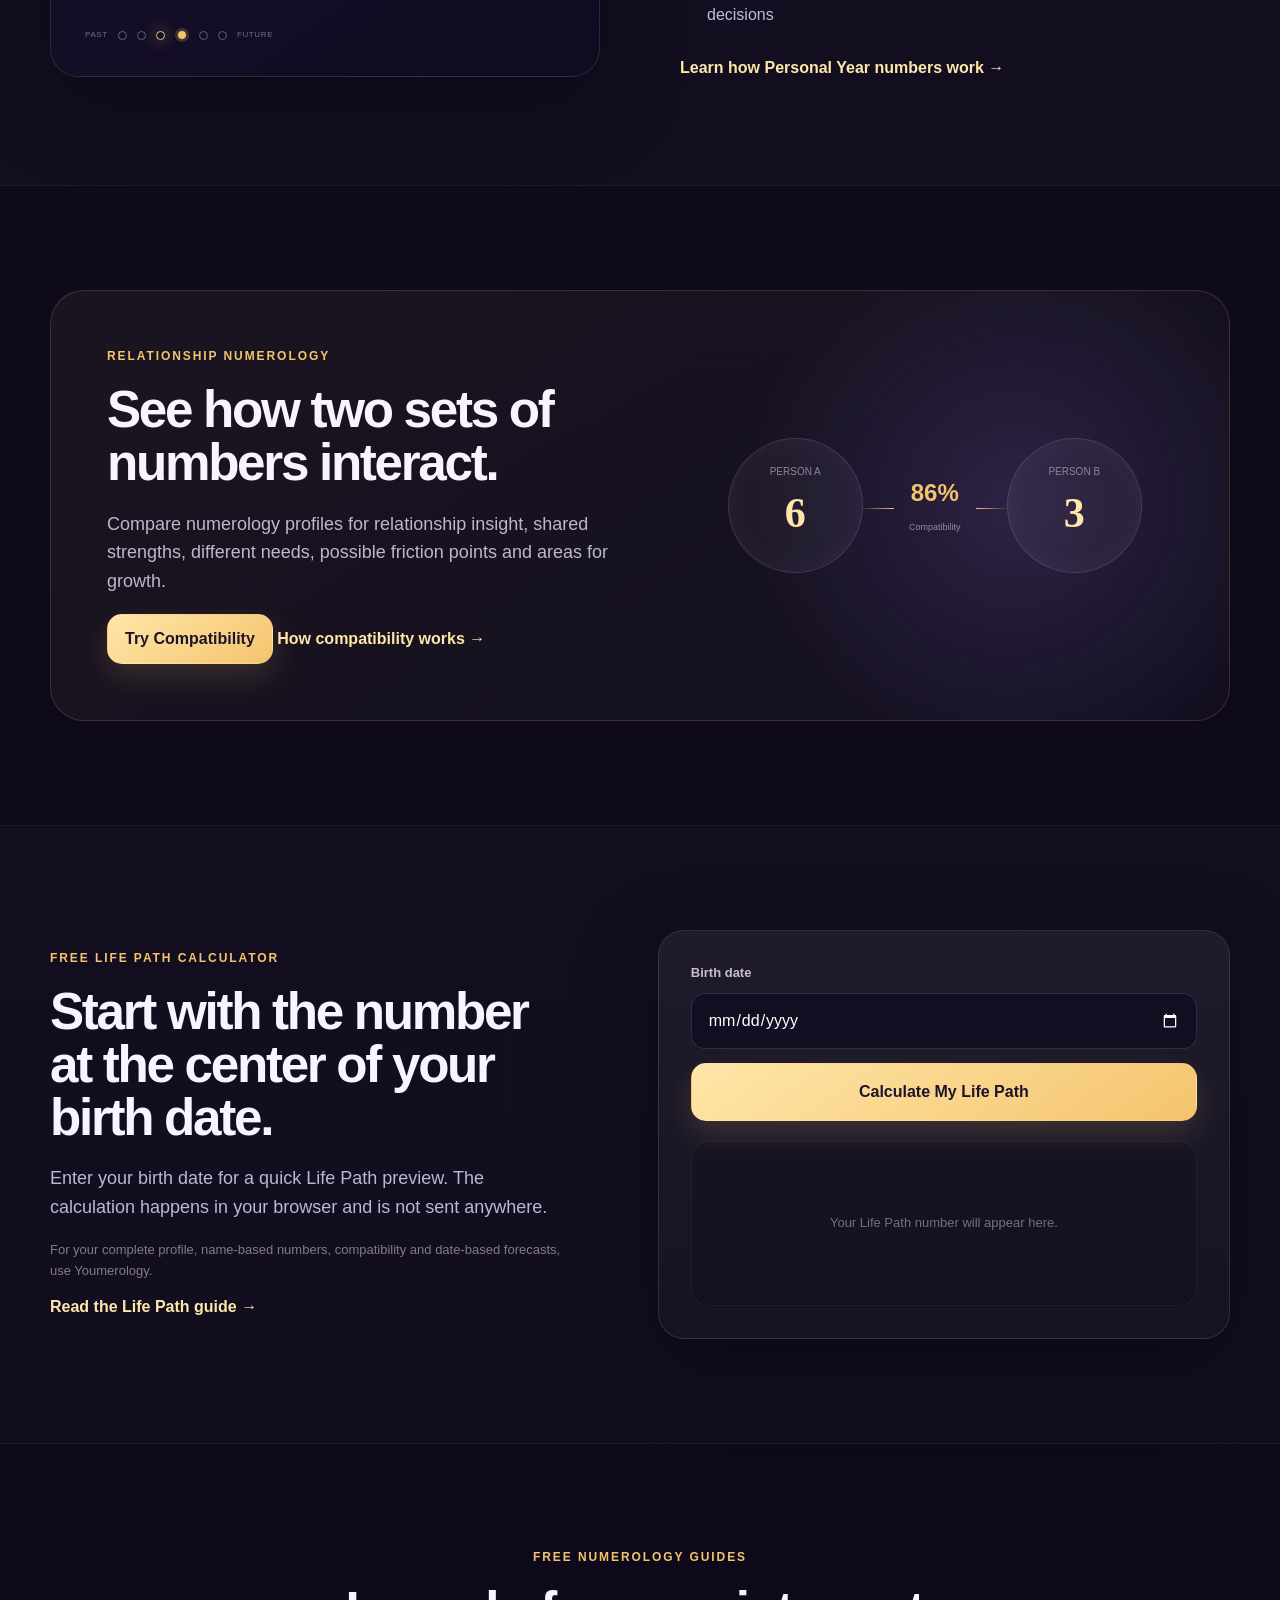
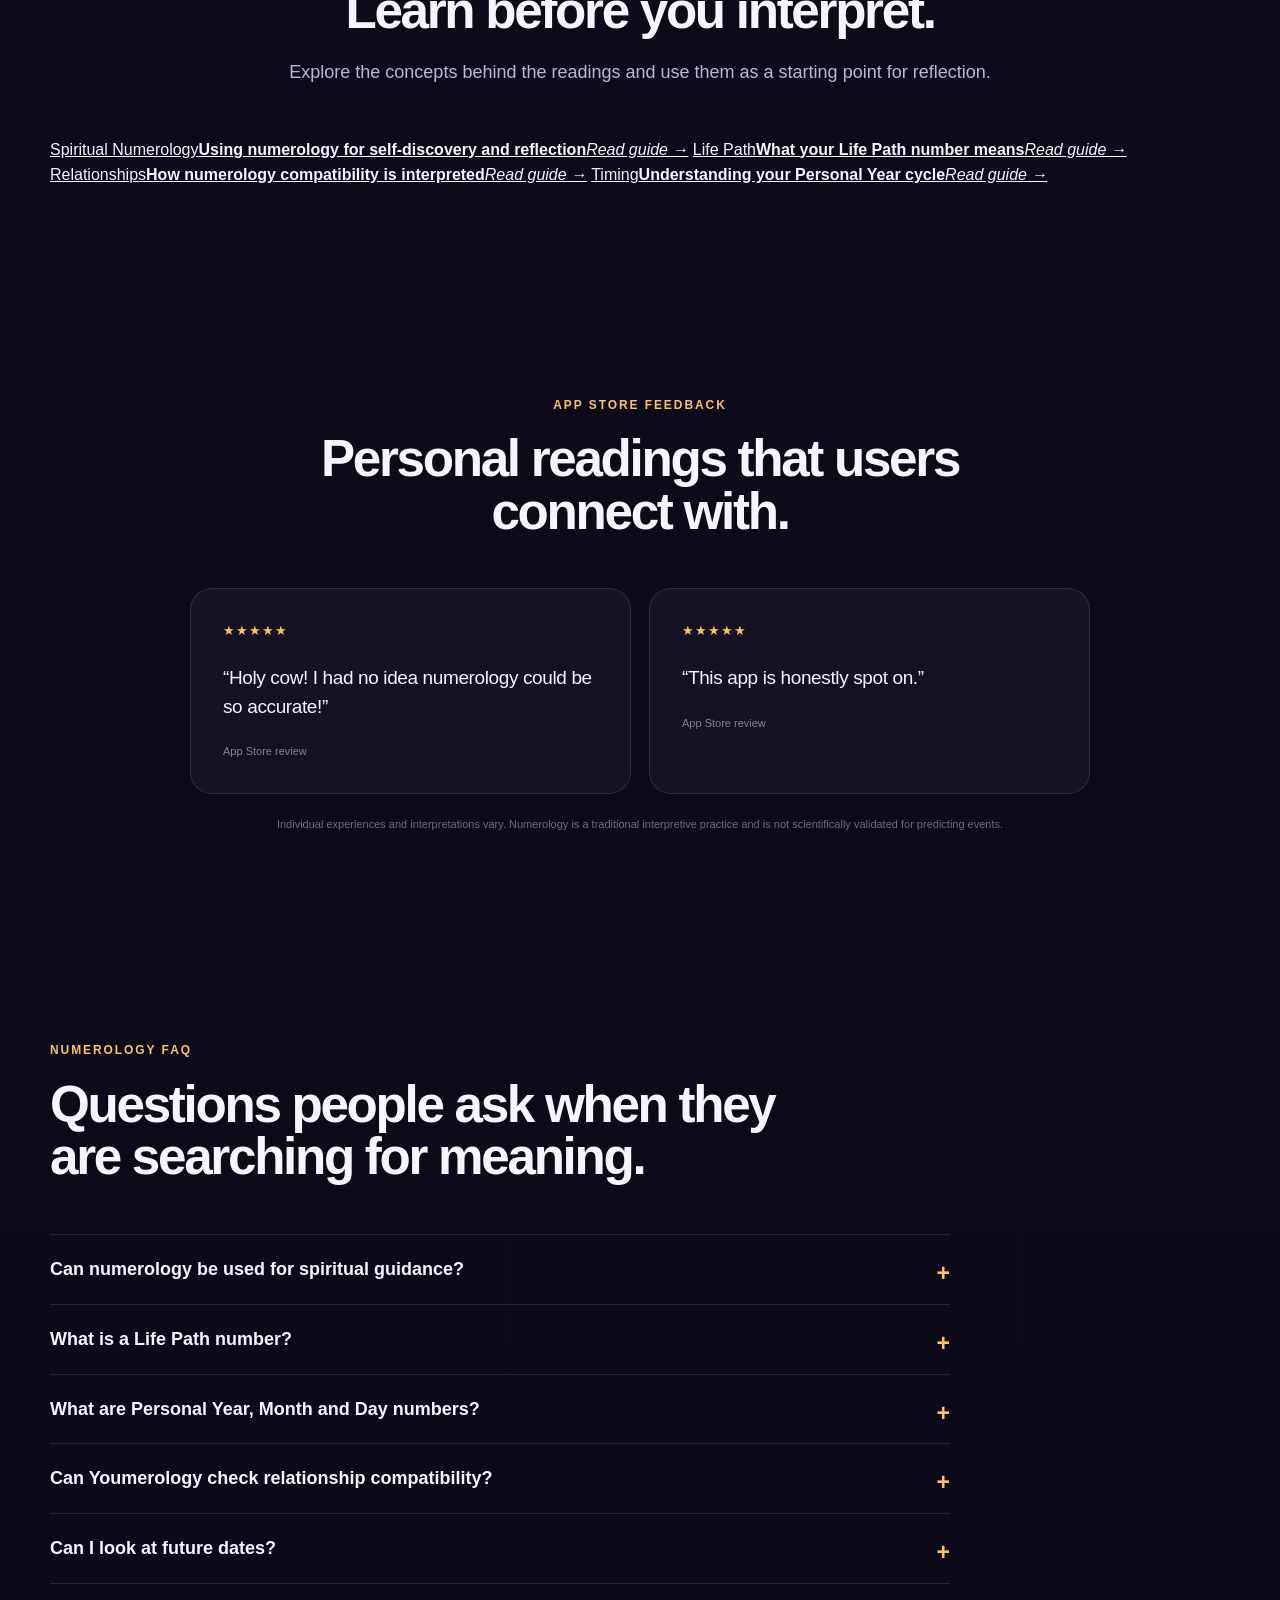
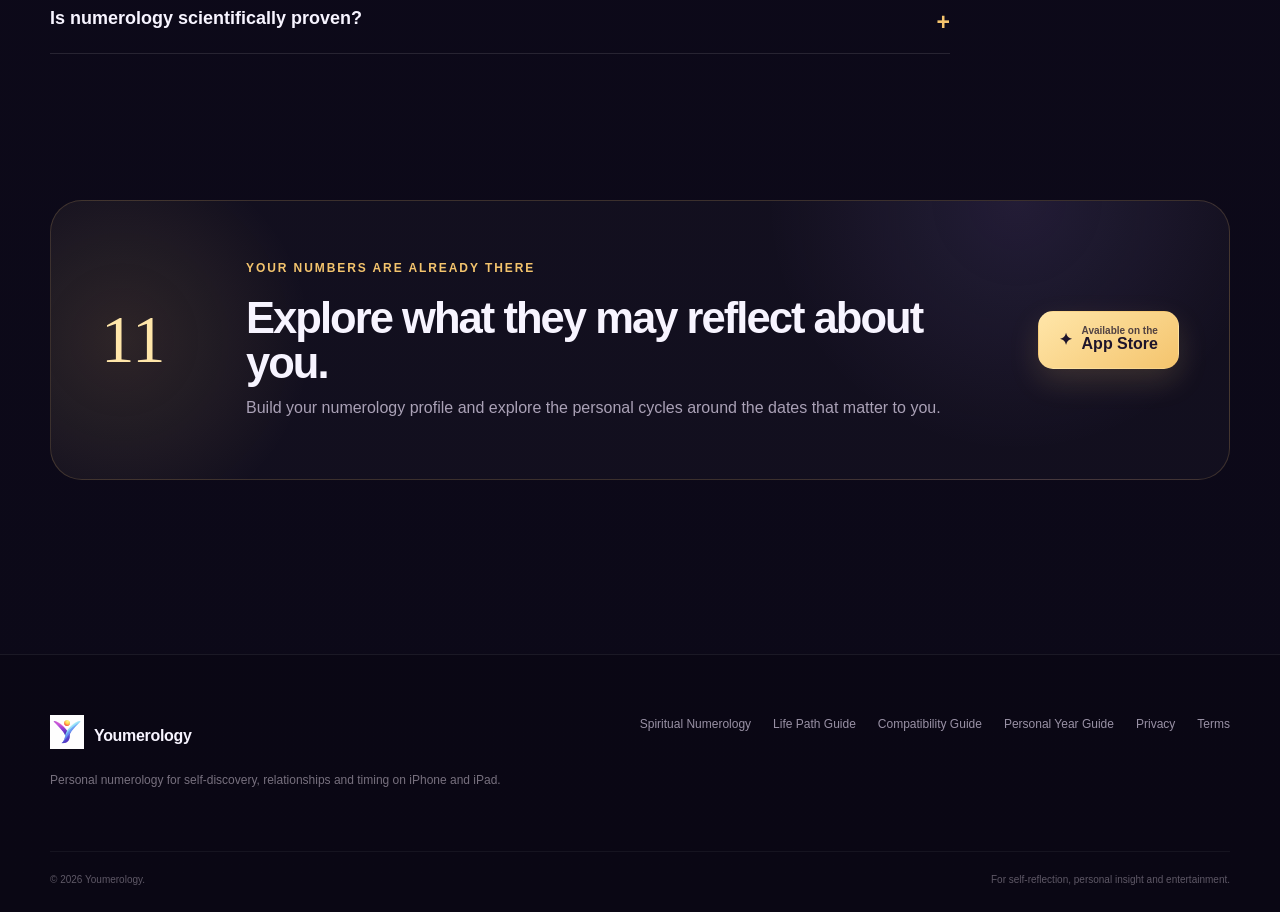
==== commit fc1e051c: "Optimize homepage for spiritual numerology search and conversion" ====
--- a/index.html
+++ b/index.html
@@ -1,394 +1,173 @@
 <!DOCTYPE html>
 <html lang="en">
 <head>
-  <meta name="google-site-verification" content="4ZaH0j8eCkvq4L_S8HoD6E7AAe_oeaZAUaTtSK3DIdA">
-
   <meta charset="UTF-8">
   <meta name="viewport" content="width=device-width, initial-scale=1.0">
-  <meta name="theme-color" content="#100B20">
-
-  <title>Youmerology — Personal Numerology Readings, Compatibility & Forecasts</title>
-
-  <meta
-    name="description"
-    content="Explore your Life Path, Soul Number, Personality Number, Destiny, compatibility, Personal Year, Personal Month, Personal Day and forecast timeline with Youmerology for iPhone and iPad."
-  >
-
-  <meta
-    name="keywords"
-    content="numerology, numerology app, life path number, personal year, personal month, personal day, numerology compatibility, destiny number, soul number, numerology reading"
-  >
-
+  <meta name="theme-color" content="#0c0818">
+  <meta name="google-site-verification" content="4ZaH0j8eCkvq4L_S8HoD6E7AAe_oeaZAUaTtSK3DIdA">
+  <meta name="robots" content="index,follow,max-image-preview:large,max-snippet:-1,max-video-preview:-1">
+
+  <title>Youmerology: Numerology App for Spiritual Guidance & Life Path Insights</title>
+  <meta name="description" content="Find spiritual clarity through personalized numerology. Explore Life Path, Destiny, Soul, compatibility, Personal Year, Month and Day cycles, and future timing with Youmerology for iPhone and iPad.">
   <meta name="author" content="Youmerology">
 
-  <link
-    rel="canonical"
-    href="https://dgarbinski.github.io/Youmerology-Numerology-Readings/"
-  >
-
+  <link rel="canonical" href="https://dgarbinski.github.io/Youmerology-Numerology-Readings/">
   <link rel="manifest" href="site.webmanifest">
-
-  <link
-    rel="icon"
-    type="image/png"
-    href="D565DB39-8B8D-4396-AFD5-382561A0675E%203.png"
-  >
-
-  <link
-    rel="apple-touch-icon"
-    href="D565DB39-8B8D-4396-AFD5-382561A0675E%203.png"
-  >
+  <link rel="icon" type="image/png" href="D565DB39-8B8D-4396-AFD5-382561A0675E%203.png">
+  <link rel="apple-touch-icon" href="D565DB39-8B8D-4396-AFD5-382561A0675E%203.png">
 
   <meta property="og:type" content="website">
-
-  <meta
-    property="og:title"
-    content="Youmerology — Detailed Personal Numerology"
-  >
-
-  <meta
-    property="og:description"
-    content="Turn your birth date and name into personalized numerology insights for identity, relationships, timing and life decisions."
-  >
-
-  <meta
-    property="og:url"
-    content="https://dgarbinski.github.io/Youmerology-Numerology-Readings/"
-  >
-
   <meta property="og:site_name" content="Youmerology">
-
-  <meta name="twitter:card" content="summary">
-
-  <meta
-    name="twitter:title"
-    content="Youmerology — Personal Numerology Readings"
-  >
-
-  <meta
-    name="twitter:description"
-    content="Life Path, compatibility, forecasting and personalized numerology insights for iPhone and iPad."
-  >
+  <meta property="og:title" content="Youmerology — Personal Numerology for Clarity, Timing & Self-Discovery">
+  <meta property="og:description" content="Explore your Life Path, relationships and personal cycles with detailed numerology readings designed for reflection and spiritual self-discovery.">
+  <meta property="og:url" content="https://dgarbinski.github.io/Youmerology-Numerology-Readings/">
+  <meta property="og:image" content="https://dgarbinski.github.io/Youmerology-Numerology-Readings/D565DB39-8B8D-4396-AFD5-382561A0675E%203.png">
+  <meta property="og:image:alt" content="Youmerology numerology app icon">
+
+  <meta name="twitter:card" content="summary_large_image">
+  <meta name="twitter:title" content="Youmerology — Numerology for Spiritual Self-Discovery">
+  <meta name="twitter:description" content="Life Path, compatibility, personal cycles and future timing in one personalized numerology app.">
+  <meta name="twitter:image" content="https://dgarbinski.github.io/Youmerology-Numerology-Readings/D565DB39-8B8D-4396-AFD5-382561A0675E%203.png">
 
   <link rel="stylesheet" href="styles.css">
-
-  <!-- LOGO OVERRIDES -->
-  <style>
-    /* Main header logo */
-    .header-logo-box {
-      width: 40px !important;
-      height: 40px !important;
-      min-width: 40px !important;
-      min-height: 40px !important;
-      max-width: 40px !important;
-      max-height: 40px !important;
-      flex: 0 0 40px !important;
-      display: block !important;
-      overflow: hidden !important;
-      border-radius: 9px !important;
-      padding: 0 !important;
-      margin: 0 !important;
-    }
-
-    .header-logo-image {
-      width: 40px !important;
-      height: 40px !important;
-      min-width: 40px !important;
-      min-height: 40px !important;
-      max-width: 40px !important;
-      max-height: 40px !important;
-      object-fit: contain !important;
-      display: block !important;
-      padding: 0 !important;
-      margin: 0 !important;
-      position: static !important;
-      transform: none !important;
-    }
-
-    .site-header .brand {
-      display: flex !important;
-      align-items: center !important;
-      gap: 10px !important;
-    }
-
-    /* Small logo inside phone artwork */
-    .mini-logo {
-      width: 24px !important;
-      height: 24px !important;
-      min-width: 24px !important;
-      min-height: 24px !important;
-      max-width: 24px !important;
-      max-height: 24px !important;
-      padding: 0 !important;
-      margin: 0 !important;
-      overflow: hidden !important;
-      display: block !important;
-      border-radius: 6px !important;
-      background: transparent !important;
-      color: transparent !important;
-    }
-
-    .mini-logo img {
-      width: 24px !important;
-      height: 24px !important;
-      min-width: 24px !important;
-      min-height: 24px !important;
-      max-width: 24px !important;
-      max-height: 24px !important;
-      object-fit: contain !important;
-      display: block !important;
-      padding: 0 !important;
-      margin: 0 !important;
-      position: static !important;
-      transform: none !important;
-    }
-
-    /* Footer logo */
-    .footer-logo-box {
-      width: 36px !important;
-      height: 36px !important;
-      min-width: 36px !important;
-      min-height: 36px !important;
-      max-width: 36px !important;
-      max-height: 36px !important;
-      flex: 0 0 36px !important;
-      display: block !important;
-      overflow: hidden !important;
-      border-radius: 8px !important;
-      padding: 0 !important;
-      margin: 0 !important;
-      background: transparent !important;
-      color: transparent !important;
-    }
-
-    .footer-logo-image {
-      width: 36px !important;
-      height: 36px !important;
-      min-width: 36px !important;
-      min-height: 36px !important;
-      max-width: 36px !important;
-      max-height: 36px !important;
-      object-fit: contain !important;
-      display: block !important;
-      padding: 0 !important;
-      margin: 0 !important;
-      position: static !important;
-      transform: none !important;
-    }
-
-    .footer-brand {
-      display: flex !important;
-      align-items: center !important;
-      gap: 10px !important;
-    }
-  </style>
 
   <script type="application/ld+json">
   {
     "@context": "https://schema.org",
-    "@type": "SoftwareApplication",
-    "name": "Youmerology",
-    "applicationCategory": "LifestyleApplication",
-    "operatingSystem": "iOS, iPadOS",
-    "description": "A personal numerology app with core readings, compatibility, date-based forecasts and a visual forecast timeline.",
-    "url": "https://dgarbinski.github.io/Youmerology-Numerology-Readings/",
-    "downloadUrl": "https://apps.apple.com/us/app/youmerology/id6758997549",
-    "offers": {
-      "@type": "Offer",
-      "price": "0",
-      "priceCurrency": "USD"
-    }
+    "@graph": [
+      {
+        "@type": "WebSite",
+        "@id": "https://dgarbinski.github.io/Youmerology-Numerology-Readings/#website",
+        "url": "https://dgarbinski.github.io/Youmerology-Numerology-Readings/",
+        "name": "Youmerology",
+        "description": "Personal numerology readings for self-discovery, relationships and timing."
+      },
+      {
+        "@type": "SoftwareApplication",
+        "@id": "https://dgarbinski.github.io/Youmerology-Numerology-Readings/#app",
+        "name": "Youmerology",
+        "applicationCategory": "LifestyleApplication",
+        "operatingSystem": "iOS, iPadOS",
+        "url": "https://dgarbinski.github.io/Youmerology-Numerology-Readings/",
+        "downloadUrl": "https://apps.apple.com/us/app/youmerology/id6758997549",
+        "image": "https://dgarbinski.github.io/Youmerology-Numerology-Readings/D565DB39-8B8D-4396-AFD5-382561A0675E%203.png",
+        "description": "A personal numerology app for Life Path readings, name-based insights, relationship compatibility and date-based personal cycles.",
+        "offers": {
+          "@type": "Offer",
+          "price": "0",
+          "priceCurrency": "USD"
+        }
+      },
+      {
+        "@type": "FAQPage",
+        "@id": "https://dgarbinski.github.io/Youmerology-Numerology-Readings/#faq",
+        "mainEntity": [
+          {
+            "@type": "Question",
+            "name": "Can numerology be used for spiritual guidance?",
+            "acceptedAnswer": {
+              "@type": "Answer",
+              "text": "Many people use numerology as a reflective spiritual practice for exploring personal themes, relationships and timing. It is an interpretive tradition rather than a scientifically validated way to predict events."
+            }
+          },
+          {
+            "@type": "Question",
+            "name": "What is a Life Path number?",
+            "acceptedAnswer": {
+              "@type": "Answer",
+              "text": "A Life Path number is derived from a birth date and is traditionally interpreted as a broad description of recurring themes, strengths and lessons in a person's life."
+            }
+          },
+          {
+            "@type": "Question",
+            "name": "Can I use Youmerology for future dates?",
+            "acceptedAnswer": {
+              "@type": "Answer",
+              "text": "Yes. Youmerology lets you explore Personal Year, Personal Month and Personal Day cycles for past, present and future dates."
+            }
+          }
+        ]
+      }
+    ]
   }
   </script>
 </head>
-
 <body>
-
-  <div class="ambient ambient-one"></div>
-  <div class="ambient ambient-two"></div>
+  <div class="aurora aurora-one" aria-hidden="true"></div>
+  <div class="aurora aurora-two" aria-hidden="true"></div>
 
   <header class="site-header">
     <div class="container nav-wrap">
-
       <a class="brand" href="#top" aria-label="Youmerology home">
-
-        <span class="header-logo-box">
-          <img
-            class="header-logo-image"
-            src="D565DB39-8B8D-4396-AFD5-382561A0675E%203.png"
-            alt="Youmerology"
-            width="40"
-            height="40"
-          >
+        <span class="brand-icon-shell">
+          <img class="brand-icon" src="D565DB39-8B8D-4396-AFD5-382561A0675E%203.png" alt="" width="38" height="38">
         </span>
-
         <span>Youmerology</span>
-
       </a>
 
-      <button
-        class="menu-button"
-        id="menuButton"
-        aria-label="Open navigation"
-        aria-expanded="false"
-      >
-        <span></span>
-        <span></span>
-        <span></span>
+      <button class="menu-button" id="menuButton" aria-label="Open navigation" aria-expanded="false" aria-controls="navLinks">
+        <span></span><span></span><span></span>
       </button>
 
       <nav class="nav-links" id="navLinks" aria-label="Main navigation">
-
+        <a href="#insights">Insights</a>
         <a href="#readings">Readings</a>
-        <a href="#forecasting">Forecasting</a>
+        <a href="#forecasting">Timing</a>
         <a href="#compatibility">Compatibility</a>
-        <a href="#calculator">Life Path</a>
-
-        <a
-          class="nav-cta"
-          href="https://apps.apple.com/us/app/youmerology/id6758997549"
-          target="_blank"
-          rel="noopener"
-        >
-          Get the App
-        </a>
-
+        <a href="#calculator">Free Calculator</a>
+        <a class="nav-cta" href="https://apps.apple.com/us/app/youmerology/id6758997549" target="_blank" rel="noopener">Get Youmerology</a>
       </nav>
-
     </div>
   </header>
 
   <main id="top">
-
     <section class="hero section">
-
       <div class="container hero-grid">
-
         <div class="hero-copy">
-
-          <div class="eyebrow">
-            Personal numerology for iPhone & iPad
-          </div>
-
-          <h1>
-            Understand your numbers.<br>
-            <span>See your timing.</span>
-          </h1>
-
+          <div class="eyebrow">Personal numerology • spiritual self-discovery</div>
+          <h1>Find meaning in your numbers.<br><span>Move forward with clarity.</span></h1>
           <p class="hero-lead">
-            Youmerology turns your birth date and name into personalized readings for identity,
-            relationships, life cycles and the timing of important decisions.
+            When you are looking for direction, Youmerology turns your birth date and name into personalized numerology insights for identity, relationships, life cycles and the timing around important choices.
           </p>
 
           <div class="hero-actions">
-
-            <a
-              class="button button-primary"
-              href="https://apps.apple.com/us/app/youmerology/id6758997549"
-              target="_blank"
-              rel="noopener"
-            >
-
-              <span class="apple-symbol">●</span>
-
-              <span>
-                <small>Download on the</small>
-                App Store
-              </span>
-
+            <a class="button button-primary" href="https://apps.apple.com/us/app/youmerology/id6758997549" target="_blank" rel="noopener">
+              <span class="button-icon" aria-hidden="true">✦</span>
+              <span><small>Available on the</small>App Store</span>
             </a>
-
-            <a
-              class="button button-secondary"
-              href="#calculator"
-            >
-              Try Life Path Preview
-            </a>
-
-          </div>
-
-          <div class="trust-row">
-            <span>Free core readings</span>
-            <span>Compatibility tools</span>
-            <span>Past + future forecasts</span>
-          </div>
-
-        </div>
-
-        <div
-          class="hero-visual"
-          aria-label="Preview of Youmerology readings"
-        >
-
-          <div class="orbit orbit-one"></div>
-          <div class="orbit orbit-two"></div>
+            <a class="button button-secondary" href="#calculator">Discover Your Life Path</a>
+          </div>
+
+          <div class="trust-row" aria-label="Highlights">
+            <span>Personalized readings</span>
+            <span>Relationship insight</span>
+            <span>Past + future cycles</span>
+          </div>
+        </div>
+
+        <div class="hero-visual" aria-label="Preview of Youmerology spiritual numerology readings">
+          <div class="cosmic-ring ring-one" aria-hidden="true"></div>
+          <div class="cosmic-ring ring-two" aria-hidden="true"></div>
+          <div class="cosmic-glow" aria-hidden="true"></div>
 
           <div class="phone">
-
             <div class="phone-top"></div>
-
             <div class="phone-screen">
-
               <div class="screen-header">
-
-                <span class="mini-logo">
-                  <img
-                    src="D565DB39-8B8D-4396-AFD5-382561A0675E%203.png"
-                    alt=""
-                    width="24"
-                    height="24"
-                  >
-                </span>
-
+                <span class="screen-logo-shell"><img src="D565DB39-8B8D-4396-AFD5-382561A0675E%203.png" alt="" width="24" height="24"></span>
                 <span>Today</span>
-
               </div>
-
-              <p class="screen-kicker">
-                YOUR PERSONAL DAY
-              </p>
-
-              <div class="big-number">
-                7
+              <p class="screen-kicker">YOUR PERSONAL DAY</p>
+              <div class="big-number">7</div>
+              <h3>Reflection & Insight</h3>
+              <p class="screen-copy">A quieter energy for intuition, analysis and looking beneath the surface.</p>
+              <div class="energy-card">
+                <div><span>Personal Year</span><strong>5</strong></div>
+                <div><span>Personal Month</span><strong>3</strong></div>
+                <div><span>Personal Day</span><strong>7</strong></div>
               </div>
-
-              <h3>
-                Reflection & Insight
-              </h3>
-
-              <p class="screen-copy">
-                A quieter energy for analysis, intuition and looking beneath the surface.
-              </p>
-
-              <div class="energy-card">
-
-                <div>
-                  <span>Personal Year</span>
-                  <strong>5</strong>
-                </div>
-
-                <div>
-                  <span>Personal Month</span>
-                  <strong>3</strong>
-                </div>
-
-                <div>
-                  <span>Personal Day</span>
-                  <strong>7</strong>
-                </div>
-
-              </div>
-
-              <div class="timeline">
-                <span></span>
-                <span></span>
-                <span class="active"></span>
-                <span></span>
-                <span></span>
-              </div>
-
+              <div class="timeline"><span></span><span></span><span class="active"></span><span></span><span></span></div>
             </div>
-
           </div>
 
           <div class="floating-card card-left">
@@ -396,655 +175,227 @@
             <strong>11</strong>
             <small>Intuition • Vision</small>
           </div>
-
           <div class="floating-card card-right">
             <span>Compatibility</span>
             <strong>86%</strong>
             <small>Natural connection</small>
           </div>
-
-        </div>
-
-      </div>
-
-    </section>
-
-    <section class="proof-strip">
-
+        </div>
+      </div>
+    </section>
+
+    <section class="proof-strip" aria-label="Youmerology features">
       <div class="container proof-inner">
-
-        <p>
-          Built for people who want more than a single Life Path number.
-        </p>
-
+        <p>More than a single number — a connected view of your personal numerology.</p>
         <div class="proof-tags">
-          <span>Core Profile</span>
-          <span>Relationship Insights</span>
-          <span>Timeline Forecasting</span>
-          <span>Any Date</span>
-        </div>
-
-      </div>
-
-    </section>
-
-    <section class="section" id="readings">
-
-      <div class="container">
-
+          <span>Life Path</span><span>Destiny</span><span>Soul</span><span>Compatibility</span><span>Personal Cycles</span>
+        </div>
+      </div>
+    </section>
+
+    <section class="section" id="insights">
+      <div class="container">
+        <div class="section-heading centered narrow">
+          <div class="eyebrow">When you want a deeper perspective</div>
+          <h2>Use your numbers as a mirror.</h2>
+          <p>Numerology can give you a structured way to reflect on what you are feeling, where you are growing and what themes may deserve more attention.</p>
+        </div>
+
+        <div class="intent-grid">
+          <article class="intent-card">
+            <div class="intent-symbol">01</div>
+            <h3>Understand yourself</h3>
+            <p>Explore the patterns traditionally associated with your birth date and name — from strengths and motivations to recurring lessons.</p>
+          </article>
+          <article class="intent-card">
+            <div class="intent-symbol">02</div>
+            <h3>Understand relationships</h3>
+            <p>Compare two numerology profiles to reflect on natural harmony, different needs, communication and areas for growth.</p>
+          </article>
+          <article class="intent-card">
+            <div class="intent-symbol">03</div>
+            <h3>Understand your timing</h3>
+            <p>See Personal Year, Month and Day cycles together so you can reflect on how the tone of one season differs from another.</p>
+          </article>
+        </div>
+      </div>
+    </section>
+
+    <section class="section readings-section" id="readings">
+      <div class="container">
         <div class="section-heading">
-
-          <div class="eyebrow">
-            Your numerology blueprint
-          </div>
-
-          <h2>
-            Go deeper than one number.
-          </h2>
-
-          <p>
-            Explore the core numbers that shape how numerology describes your tendencies,
-            strengths, motivations and longer-term themes.
-          </p>
-
+          <div class="eyebrow">Your numerology blueprint</div>
+          <h2>Go deeper than your Life Path.</h2>
+          <p>Youmerology connects the core numbers in your profile so you can explore the bigger picture instead of reading each number in isolation.</p>
         </div>
 
         <div class="feature-grid">
-
-          <article class="feature-card">
-
-            <div class="feature-number">01</div>
-
-            <h3>
-              Life Path Number
-            </h3>
-
-            <p>
-              Explore the central path, lessons and themes associated with your birth date.
-            </p>
-
-          </article>
-
-          <article class="feature-card">
-
-            <div class="feature-number">02</div>
-
-            <h3>
-              Soul Number
-            </h3>
-
-            <p>
-              Look at inner motivations, desires and the parts of yourself that may not always
-              be obvious to others.
-            </p>
-
-          </article>
-
-          <article class="feature-card">
-
-            <div class="feature-number">03</div>
-
-            <h3>
-              Personality Number
-            </h3>
-
-            <p>
-              See the qualities and outward energy that can shape how other people experience you.
-            </p>
-
-          </article>
-
-          <article class="feature-card">
-
-            <div class="feature-number">04</div>
-
-            <h3>
-              Path of Destiny
-            </h3>
-
-            <p>
-              Use your name to explore talents, direction and the way your abilities may develop over time.
-            </p>
-
-          </article>
-
-          <article class="feature-card">
-
-            <div class="feature-number">05</div>
-
-            <h3>
-              Challenges & Bridges
-            </h3>
-
-            <p>
-              Identify growth areas, missing energies and practical themes for becoming a more
-              balanced version of yourself.
-            </p>
-
-          </article>
-
-          <article class="feature-card feature-card-accent">
-
-            <div class="feature-number">+</div>
-
-            <h3>
-              One Connected Profile
-            </h3>
-
-            <p>
-              Youmerology brings the readings together so you can see how the pieces relate
-              instead of interpreting each number in isolation.
-            </p>
-
-          </article>
-
-        </div>
-
-      </div>
-
+          <article class="feature-card"><div class="feature-number">01</div><h3>Life Path Number</h3><p>Explore the broad path, themes and lessons traditionally associated with your birth date.</p></article>
+          <article class="feature-card"><div class="feature-number">02</div><h3>Soul Number</h3><p>Reflect on inner motivations, emotional needs and the private side of what drives you.</p></article>
+          <article class="feature-card"><div class="feature-number">03</div><h3>Personality Number</h3><p>Explore the outward qualities and energy that can shape how other people experience you.</p></article>
+          <article class="feature-card"><div class="feature-number">04</div><h3>Path of Destiny</h3><p>Use your name to explore talents, direction and themes around how your abilities may unfold.</p></article>
+          <article class="feature-card"><div class="feature-number">05</div><h3>Challenges & Bridges</h3><p>Look at areas of tension, missing energies and themes traditionally associated with personal growth.</p></article>
+          <article class="feature-card feature-card-accent"><div class="feature-number">✦</div><h3>One Connected Profile</h3><p>Bring your readings together to see where themes reinforce, balance or challenge one another.</p></article>
+        </div>
+      </div>
     </section>
 
     <section class="section split-section" id="forecasting">
-
       <div class="container split-grid">
-
-        <div class="timeline-preview">
-
-          <div class="preview-top">
-            <span>FORECAST TIMELINE</span>
-            <span>2026</span>
-          </div>
-
-          <div class="preview-title">
-            See how your energy changes over time.
-          </div>
-
-          <div class="forecast-row">
-
-            <div class="forecast-label">
-              <strong>5</strong>
-              <span>Personal Year</span>
+        <div class="timeline-preview" aria-label="Personal numerology cycle preview">
+          <div class="preview-top"><span>PERSONAL CYCLE MAP</span><span>PAST • NOW • FUTURE</span></div>
+          <div class="preview-title">See how your numerology cycles change over time.</div>
+          <div class="forecast-row"><div class="forecast-label"><strong>5</strong><span>Personal Year</span></div><div class="forecast-line"><i style="width:82%"></i></div></div>
+          <div class="forecast-row"><div class="forecast-label"><strong>9</strong><span>Personal Month</span></div><div class="forecast-line"><i style="width:64%"></i></div></div>
+          <div class="forecast-row"><div class="forecast-label"><strong>3</strong><span>Personal Day</span></div><div class="forecast-line"><i style="width:46%"></i></div></div>
+          <div class="date-track"><span>PAST</span><span class="date-point"></span><span class="date-point"></span><span class="date-point hot"></span><span class="date-point current"></span><span class="date-point"></span><span class="date-point"></span><span>FUTURE</span></div>
+        </div>
+
+        <div class="split-copy">
+          <div class="eyebrow">Personal Year • Month • Day</div>
+          <h2>Explore the energy around any date.</h2>
+          <p>Youmerology combines short-term and long-term numerology cycles with Periods, Pinnacles and a visual forecast timeline.</p>
+          <ul class="check-list">
+            <li>Move to past, present or future dates</li>
+            <li>See Personal Year, Month and Day together</li>
+            <li>Explore Periods and Pinnacles</li>
+            <li>Use timing as a reflection tool for relationships, work, travel and personal decisions</li>
+          </ul>
+          <a class="text-link" href="personal-year-number.html">Learn how Personal Year numbers work →</a>
+        </div>
+      </div>
+    </section>
+
+    <section class="section" id="compatibility">
+      <div class="container">
+        <div class="compatibility-card">
+          <div class="compatibility-copy">
+            <div class="eyebrow">Relationship numerology</div>
+            <h2>See how two sets of numbers interact.</h2>
+            <p>Compare numerology profiles for relationship insight, shared strengths, different needs, possible friction points and areas for growth.</p>
+            <div class="compatibility-actions">
+              <a class="button button-primary compact" href="https://apps.apple.com/us/app/youmerology/id6758997549" target="_blank" rel="noopener">Try Compatibility</a>
+              <a class="text-link" href="numerology-compatibility.html">How compatibility works →</a>
             </div>
-
-            <div class="forecast-line">
-              <i style="width:82%"></i>
-            </div>
-
-          </div>
-
-          <div class="forecast-row">
-
-            <div class="forecast-label">
-              <strong>9</strong>
-              <span>Personal Month</span>
-            </div>
-
-            <div class="forecast-line">
-              <i style="width:64%"></i>
-            </div>
-
-          </div>
-
-          <div class="forecast-row">
-
-            <div class="forecast-label">
-              <strong>3</strong>
-              <span>Personal Day</span>
-            </div>
-
-            <div class="forecast-line">
-              <i style="width:46%"></i>
-            </div>
-
-          </div>
-
-          <div class="date-track">
-            <span>PAST</span>
-            <span class="date-point"></span>
-            <span class="date-point"></span>
-            <span class="date-point hot"></span>
-            <span class="date-point current"></span>
-            <span class="date-point"></span>
-            <span class="date-point"></span>
-            <span>FUTURE</span>
-          </div>
-
-        </div>
-
-        <div class="split-copy">
-
-          <div class="eyebrow">
-            Forecasting + timeline
-          </div>
-
-          <h2>
-            Explore yesterday, today or years from now.
-          </h2>
-
-          <p>
-            Youmerology combines Personal Year, Personal Month and Personal Day cycles with
-            Periods, Pinnacles and a visual forecast timeline.
-          </p>
-
-          <ul class="check-list">
-            <li>Move to any selected date — past, present or future</li>
-            <li>See multiple numerology cycles together</li>
-            <li>Spot high-intensity impact zones on the timeline</li>
-            <li>Use timing insights for reflection around relationships, career, travel, launches and major decisions</li>
-          </ul>
-
-          <a
-            class="text-link"
-            href="https://apps.apple.com/us/app/youmerology/id6758997549"
-            target="_blank"
-            rel="noopener"
-          >
-            Explore forecasting in Youmerology →
-          </a>
-
-        </div>
-
-      </div>
-
-    </section>
-
-    <section class="section" id="compatibility">
-
-      <div class="container">
-
-        <div class="compatibility-card">
-
-          <div class="compatibility-copy">
-
-            <div class="eyebrow">
-              Relationship numerology
-            </div>
-
-            <h2>
-              See how two sets of numbers interact.
-            </h2>
-
-            <p>
-              Compare numerology profiles for personalized relationship insights,
-              shared strengths, possible friction points and areas for growth.
-            </p>
-
-            <a
-              class="button button-primary compact"
-              href="https://apps.apple.com/us/app/youmerology/id6758997549"
-              target="_blank"
-              rel="noopener"
-            >
-              Try Compatibility
-            </a>
-
-          </div>
-
-          <div class="match-visual">
-
-            <div class="person-orb">
-              <span>A</span>
-              <strong>6</strong>
-            </div>
-
-            <div class="connection">
-              <div class="match-score">86%</div>
-              <span>Compatibility</span>
-            </div>
-
-            <div class="person-orb">
-              <span>B</span>
-              <strong>3</strong>
-            </div>
-
-          </div>
-
-        </div>
-
-      </div>
-
+          </div>
+
+          <div class="match-visual" aria-label="Example compatibility score of 86 percent">
+            <div class="person-orb"><span>PERSON A</span><strong>6</strong></div>
+            <div class="connection"><div class="match-score">86%</div><span>Compatibility</span></div>
+            <div class="person-orb"><span>PERSON B</span><strong>3</strong></div>
+          </div>
+        </div>
+      </div>
     </section>
 
     <section class="section calculator-section" id="calculator">
-
       <div class="container calculator-grid">
-
         <div class="calculator-copy">
-
-          <div class="eyebrow">
-            Free quick calculator
-          </div>
-
-          <h2>
-            Find your Life Path number.
-          </h2>
-
-          <p>
-            Enter your birth date for a quick Life Path preview. The calculation happens entirely
-            in your browser and is not sent anywhere.
-          </p>
-
-          <p class="calculator-note">
-            For your complete profile, interpretations, compatibility and date-based forecasts,
-            use Youmerology.
-          </p>
-
+          <div class="eyebrow">Free Life Path calculator</div>
+          <h2>Start with the number at the center of your birth date.</h2>
+          <p>Enter your birth date for a quick Life Path preview. The calculation happens in your browser and is not sent anywhere.</p>
+          <p class="calculator-note">For your complete profile, name-based numbers, compatibility and date-based forecasts, use Youmerology.</p>
+          <a class="text-link" href="life-path-number.html">Read the Life Path guide →</a>
         </div>
 
         <div class="calculator-card">
-
-          <label for="birthDate">
-            Birth date
-          </label>
-
-          <input
-            type="date"
-            id="birthDate"
-            autocomplete="bday"
-          >
-
-          <button
-            class="button button-primary full-width"
-            id="calculateButton"
-          >
-            Calculate Life Path
-          </button>
-
-          <div
-            class="calculator-result"
-            id="calculatorResult"
-            aria-live="polite"
-          >
-            <div class="result-placeholder">
-              Your number will appear here.
-            </div>
-          </div>
-
-        </div>
-
-      </div>
-
+          <label for="birthDate">Birth date</label>
+          <input type="date" id="birthDate" autocomplete="bday">
+          <button class="button button-primary full-width" id="calculateButton">Calculate My Life Path</button>
+          <div class="calculator-result" id="calculatorResult" aria-live="polite">
+            <div class="result-placeholder">Your Life Path number will appear here.</div>
+          </div>
+        </div>
+      </div>
+    </section>
+
+    <section class="section guide-section" id="guides">
+      <div class="container">
+        <div class="section-heading centered narrow">
+          <div class="eyebrow">Free numerology guides</div>
+          <h2>Learn before you interpret.</h2>
+          <p>Explore the concepts behind the readings and use them as a starting point for reflection.</p>
+        </div>
+        <div class="guide-grid">
+          <a class="guide-card" href="spiritual-numerology.html"><span>Spiritual Numerology</span><strong>Using numerology for self-discovery and reflection</strong><em>Read guide →</em></a>
+          <a class="guide-card" href="life-path-number.html"><span>Life Path</span><strong>What your Life Path number means</strong><em>Read guide →</em></a>
+          <a class="guide-card" href="numerology-compatibility.html"><span>Relationships</span><strong>How numerology compatibility is interpreted</strong><em>Read guide →</em></a>
+          <a class="guide-card" href="personal-year-number.html"><span>Timing</span><strong>Understanding your Personal Year cycle</strong><em>Read guide →</em></a>
+        </div>
+      </div>
     </section>
 
     <section class="section reviews-section">
-
-      <div class="container">
-
-        <div class="section-heading centered">
-
-          <div class="eyebrow">
-            App Store feedback
-          </div>
-
-          <h2>
-            Readings that users say feel remarkably accurate.
-          </h2>
-
-        </div>
-
+      <div class="container">
+        <div class="section-heading centered narrow">
+          <div class="eyebrow">App Store feedback</div>
+          <h2>Personal readings that users connect with.</h2>
+        </div>
         <div class="review-grid">
-
-          <blockquote class="review-card">
-
-            <div class="stars">
-              ★★★★★
-            </div>
-
-            <p>
-              “Holy cow! I had no idea numerology could be so accurate!”
-            </p>
-
-            <footer>
-              App Store review
-            </footer>
-
-          </blockquote>
-
-          <blockquote class="review-card">
-
-            <div class="stars">
-              ★★★★★
-            </div>
-
-            <p>
-              “This app is honestly spot on.”
-            </p>
-
-            <footer>
-              App Store review
-            </footer>
-
-          </blockquote>
-
-        </div>
-
-        <p class="review-disclaimer">
-          Individual experiences and interpretations vary. Numerology is intended for
-          self-reflection and personal insight.
-        </p>
-
-      </div>
-
-    </section>
-
-    <section class="section faq-section">
-
-      <div class="container">
-
+          <blockquote class="review-card"><div class="stars" aria-label="5 stars">★★★★★</div><p>“Holy cow! I had no idea numerology could be so accurate!”</p><footer>App Store review</footer></blockquote>
+          <blockquote class="review-card"><div class="stars" aria-label="5 stars">★★★★★</div><p>“This app is honestly spot on.”</p><footer>App Store review</footer></blockquote>
+        </div>
+        <p class="review-disclaimer">Individual experiences and interpretations vary. Numerology is a traditional interpretive practice and is not scientifically validated for predicting events.</p>
+      </div>
+    </section>
+
+    <section class="section faq-section" id="faq">
+      <div class="container faq-wrap">
         <div class="section-heading">
-
-          <div class="eyebrow">
-            Numerology FAQ
-          </div>
-
-          <h2>
-            Common questions.
-          </h2>
-
+          <div class="eyebrow">Numerology FAQ</div>
+          <h2>Questions people ask when they are searching for meaning.</h2>
         </div>
 
         <div class="faq-list">
-
-          <details>
-
-            <summary>
-              What is a Life Path number?
-            </summary>
-
-            <p>
-              A Life Path number is a numerology value derived from your birth date.
-              Numerology traditions use it to describe broad themes, tendencies and lessons
-              associated with a person's life journey.
-            </p>
-
-          </details>
-
-          <details>
-
-            <summary>
-              What are Personal Year, Month and Day numbers?
-            </summary>
-
-            <p>
-              These are date-based numerology cycles used to interpret changing themes over
-              different time scales. Youmerology lets you view them together and move to different dates.
-            </p>
-
-          </details>
-
-          <details>
-
-            <summary>
-              Can Youmerology check relationship compatibility?
-            </summary>
-
-            <p>
-              Yes. Youmerology includes compatibility insights that combine numerology
-              information for two people and highlight strengths, friction points and potential areas for growth.
-            </p>
-
-          </details>
-
-          <details>
-
-            <summary>
-              Can I look at future dates?
-            </summary>
-
-            <p>
-              Yes. The forecast tools are designed to explore past, present and future dates,
-              including Personal Year, Month and Day cycles, Periods, Pinnacles and the visual timeline.
-            </p>
-
-          </details>
-
-          <details>
-
-            <summary>
-              Is numerology scientifically proven?
-            </summary>
-
-            <p>
-              Numerology is a traditional interpretive system, not a scientifically validated
-              method for predicting events. Youmerology is designed for self-reflection,
-              personal insight and entertainment rather than guaranteed outcomes.
-            </p>
-
-          </details>
-
-        </div>
-
-      </div>
-
+          <details><summary>Can numerology be used for spiritual guidance?</summary><p>Many people use numerology as a reflective spiritual practice to explore personal themes, relationships and timing. It can provide prompts for self-inquiry, but it is not a scientifically validated method for predicting events or guaranteeing outcomes.</p></details>
+          <details><summary>What is a Life Path number?</summary><p>A Life Path number is derived from your birth date. In numerology traditions, it is interpreted as a broad description of recurring themes, strengths and lessons in your life.</p></details>
+          <details><summary>What are Personal Year, Month and Day numbers?</summary><p>They are date-based cycles used in numerology to reflect on changing themes over different time scales. Youmerology lets you view them together and move to different dates.</p></details>
+          <details><summary>Can Youmerology check relationship compatibility?</summary><p>Yes. Youmerology compares numerology information for two people and presents strengths, possible friction points and themes for growth.</p></details>
+          <details><summary>Can I look at future dates?</summary><p>Yes. You can explore past, present and future dates using Personal Year, Month and Day cycles, Periods, Pinnacles and the visual timeline.</p></details>
+          <details><summary>Is numerology scientifically proven?</summary><p>No. Numerology is a traditional interpretive system rather than a scientifically validated method of prediction. Youmerology is designed for self-reflection, personal insight and entertainment.</p></details>
+        </div>
+      </div>
     </section>
 
     <section class="section final-cta">
-
-      <div class="container">
-
+      <div class="container">
         <div class="cta-panel">
-
-          <div class="cta-symbol">
-            11
-          </div>
-
+          <div class="cta-symbol" aria-hidden="true">11</div>
           <div>
-
-            <div class="eyebrow">
-              Your numbers are already there
-            </div>
-
-            <h2>
-              See what they say about you.
-            </h2>
-
-            <p>
-              Build your personal numerology profile and explore the cycles around the dates
-              that matter to you.
-            </p>
-
-          </div>
-
-          <a
-            class="button button-primary"
-            href="https://apps.apple.com/us/app/youmerology/id6758997549"
-            target="_blank"
-            rel="noopener"
-          >
-
-            <span class="apple-symbol">●</span>
-
-            <span>
-              <small>Download on the</small>
-              App Store
-            </span>
-
-          </a>
-
-        </div>
-
-      </div>
-
-    </section>
-
+            <div class="eyebrow">Your numbers are already there</div>
+            <h2>Explore what they may reflect about you.</h2>
+            <p>Build your numerology profile and explore the personal cycles around the dates that matter to you.</p>
+          </div>
+          <a class="button button-primary" href="https://apps.apple.com/us/app/youmerology/id6758997549" target="_blank" rel="noopener"><span class="button-icon" aria-hidden="true">✦</span><span><small>Available on the</small>App Store</span></a>
+        </div>
+      </div>
+    </section>
   </main>
 
   <footer class="site-footer">
-
     <div class="container footer-grid">
-
       <div>
-
-        <a
-          class="brand footer-brand"
-          href="#top"
-        >
-
-          <span class="footer-logo-box">
-            <img
-              class="footer-logo-image"
-              src="D565DB39-8B8D-4396-AFD5-382561A0675E%203.png"
-              alt="Youmerology"
-              width="36"
-              height="36"
-            >
-          </span>
-
+        <a class="brand footer-brand" href="#top">
+          <span class="footer-icon-shell"><img src="D565DB39-8B8D-4396-AFD5-382561A0675E%203.png" alt="" width="34" height="34"></span>
           <span>Youmerology</span>
-
         </a>
-
-        <p>
-          Detailed personal numerology for iPhone and iPad.
-        </p>
-
-      </div>
-
+        <p>Personal numerology for self-discovery, relationships and timing on iPhone and iPad.</p>
+      </div>
       <div class="footer-links">
-
-        <a
-          href="https://dgarbinski.github.io/Youmerology/index.html"
-          target="_blank"
-          rel="noopener"
-        >
-          Privacy Policy
-        </a>
-
-        <a
-          href="https://dgarbinski.github.io/Youmerology/termsofservice.html"
-          target="_blank"
-          rel="noopener"
-        >
-          Terms of Use
-        </a>
-
-        <a
-          href="https://apps.apple.com/us/app/youmerology/id6758997549"
-          target="_blank"
-          rel="noopener"
-        >
-          App Store
-        </a>
-
-      </div>
-
+        <a href="spiritual-numerology.html">Spiritual Numerology</a>
+        <a href="life-path-number.html">Life Path Guide</a>
+        <a href="numerology-compatibility.html">Compatibility Guide</a>
+        <a href="personal-year-number.html">Personal Year Guide</a>
+        <a href="https://dgarbinski.github.io/Youmerology/index.html" target="_blank" rel="noopener">Privacy</a>
+        <a href="https://dgarbinski.github.io/Youmerology/termsofservice.html" target="_blank" rel="noopener">Terms</a>
+      </div>
     </div>
-
     <div class="container footer-bottom">
-
-      <span>
-        © <span id="year"></span> Youmerology.
-      </span>
-
-      <span>
-        Numerology readings are intended for self-reflection and personal insight.
-      </span>
-
+      <span>© <span id="year"></span> Youmerology.</span>
+      <span>For self-reflection, personal insight and entertainment.</span>
     </div>
-
   </footer>
 
   <script src="app.js"></script>
-
 </body>
 </html>
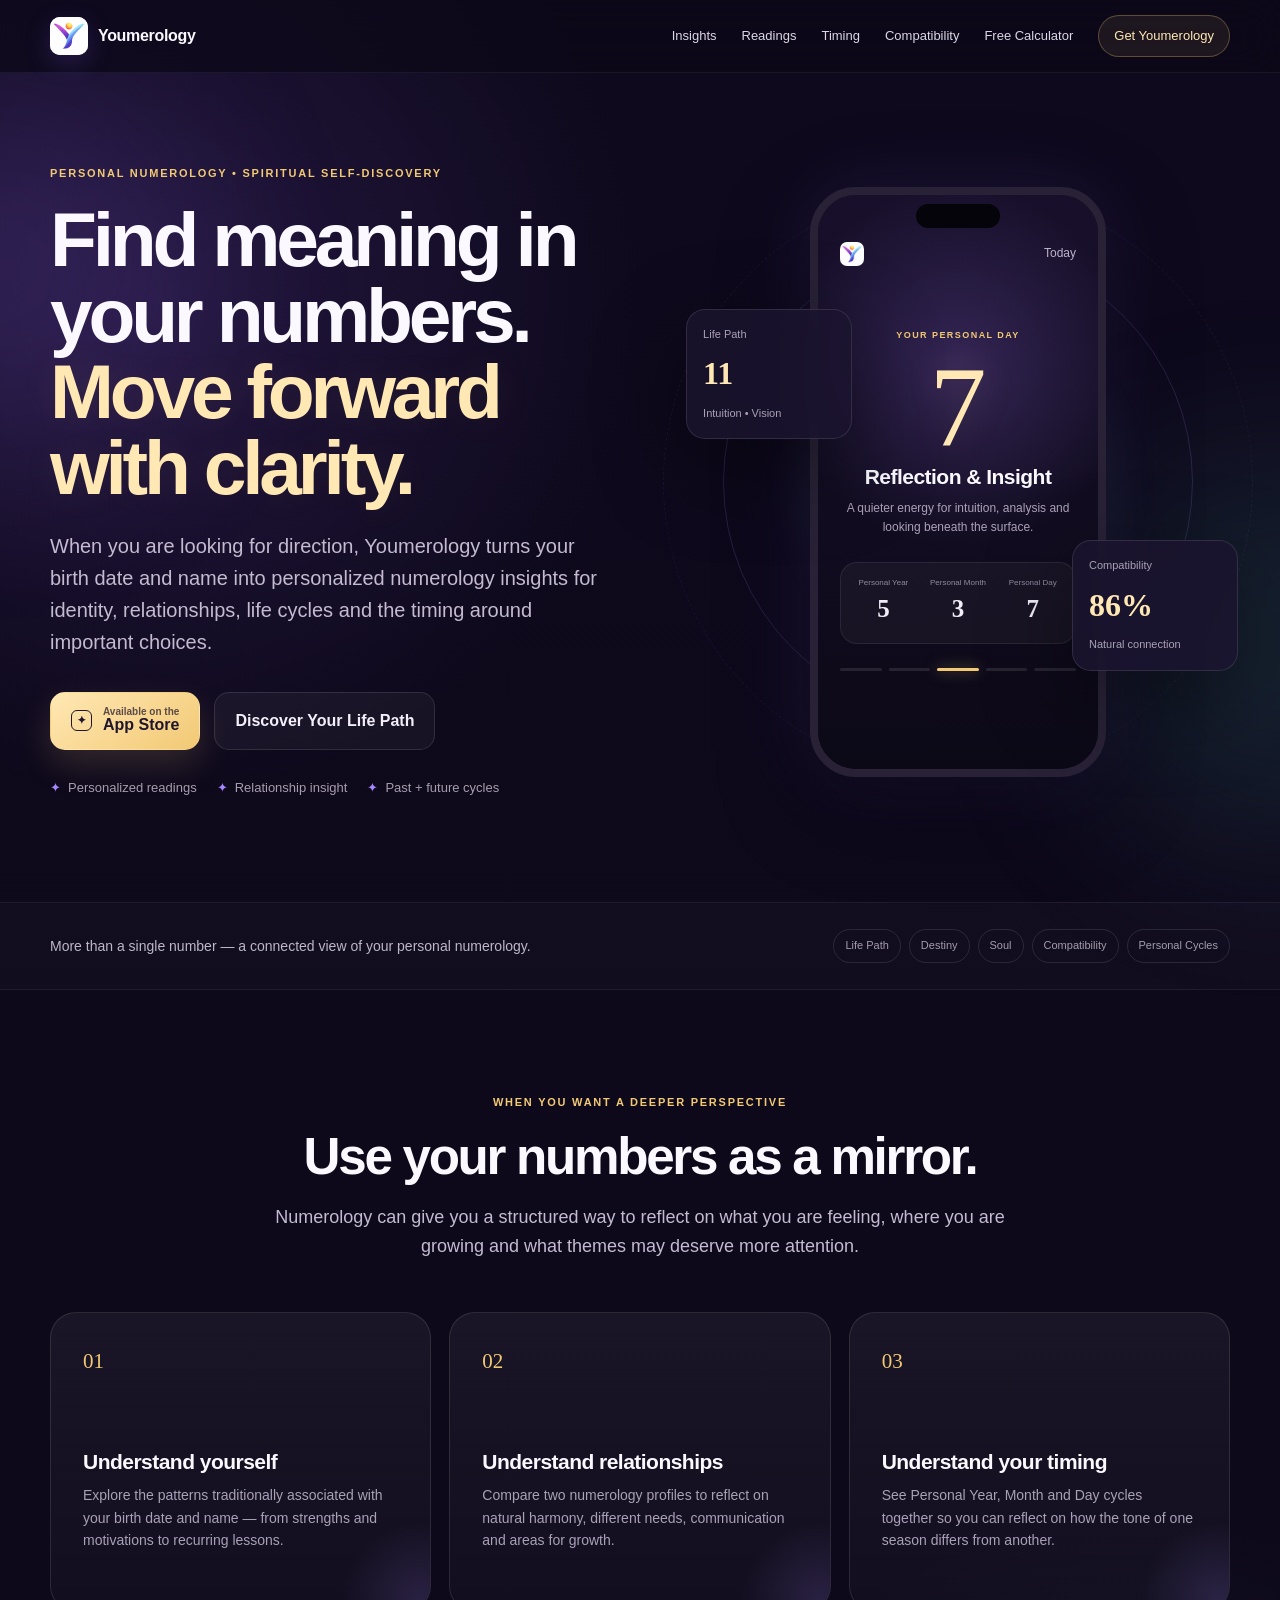
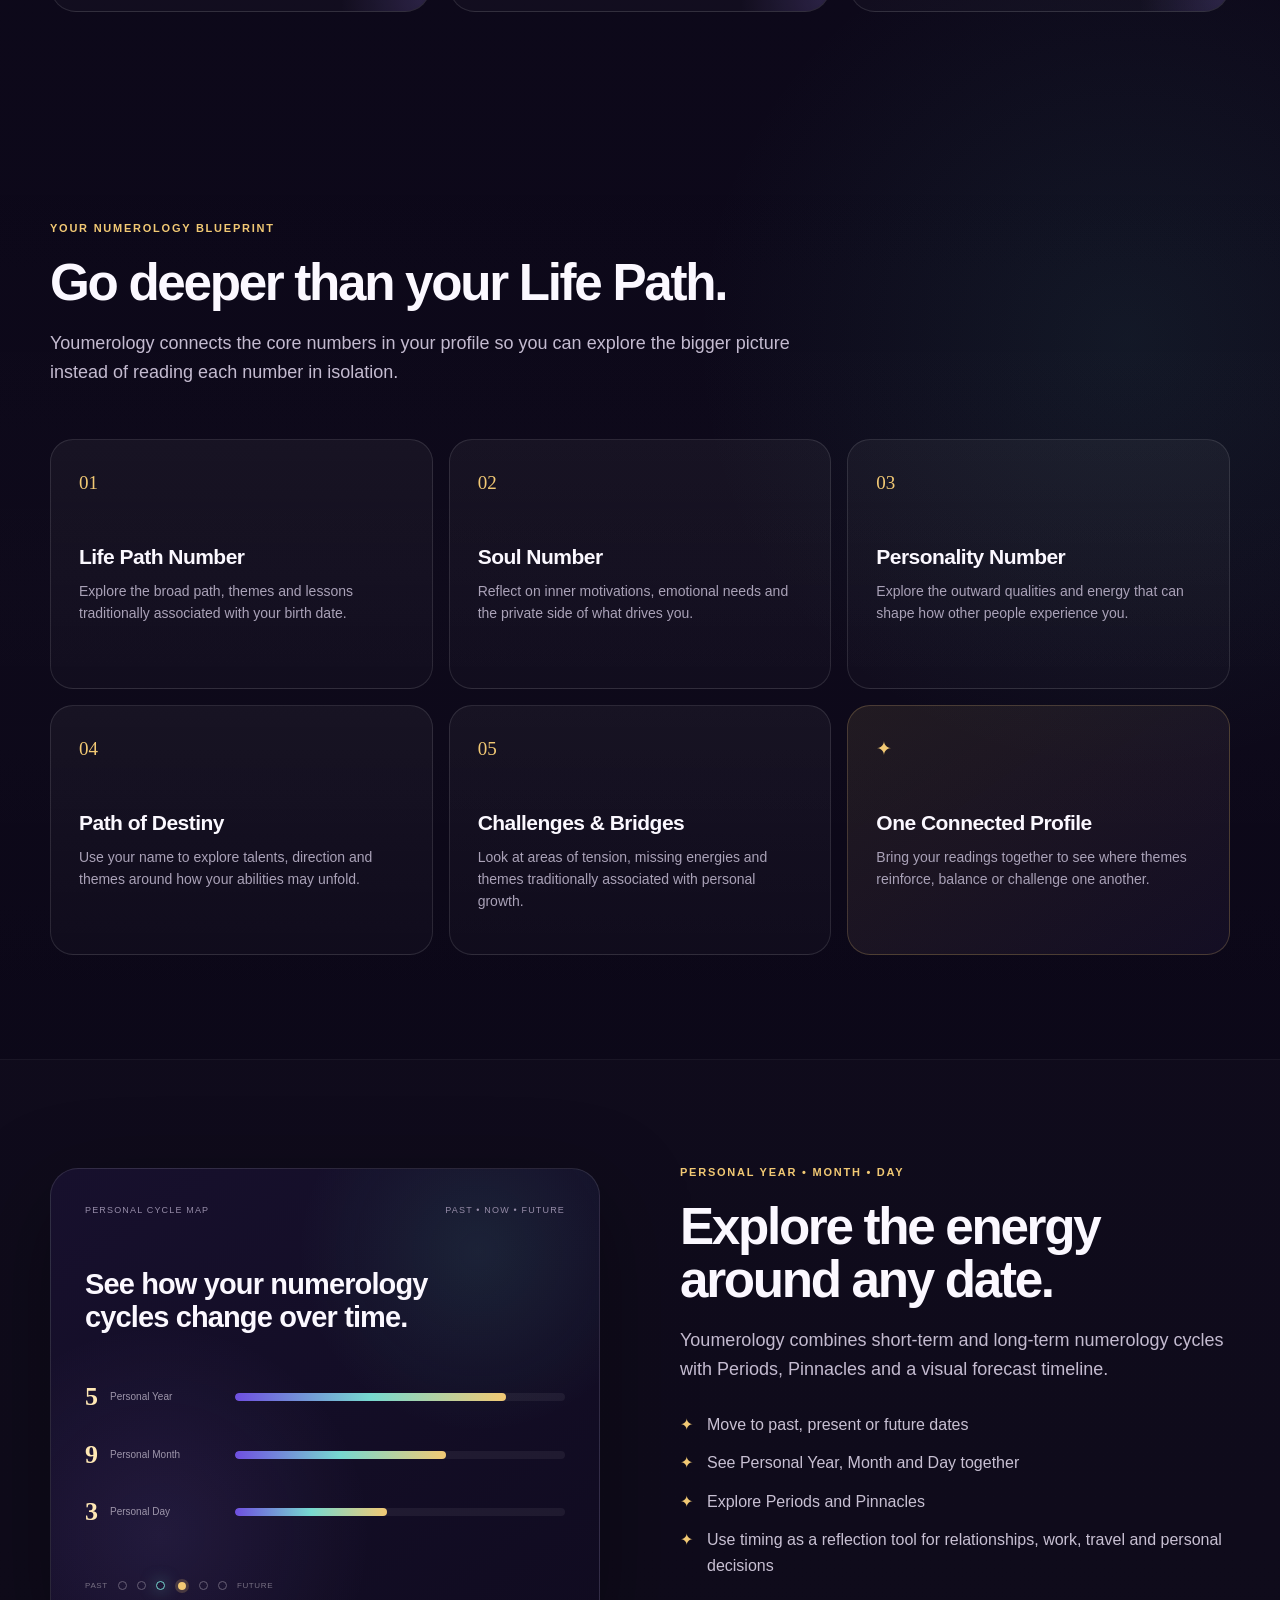
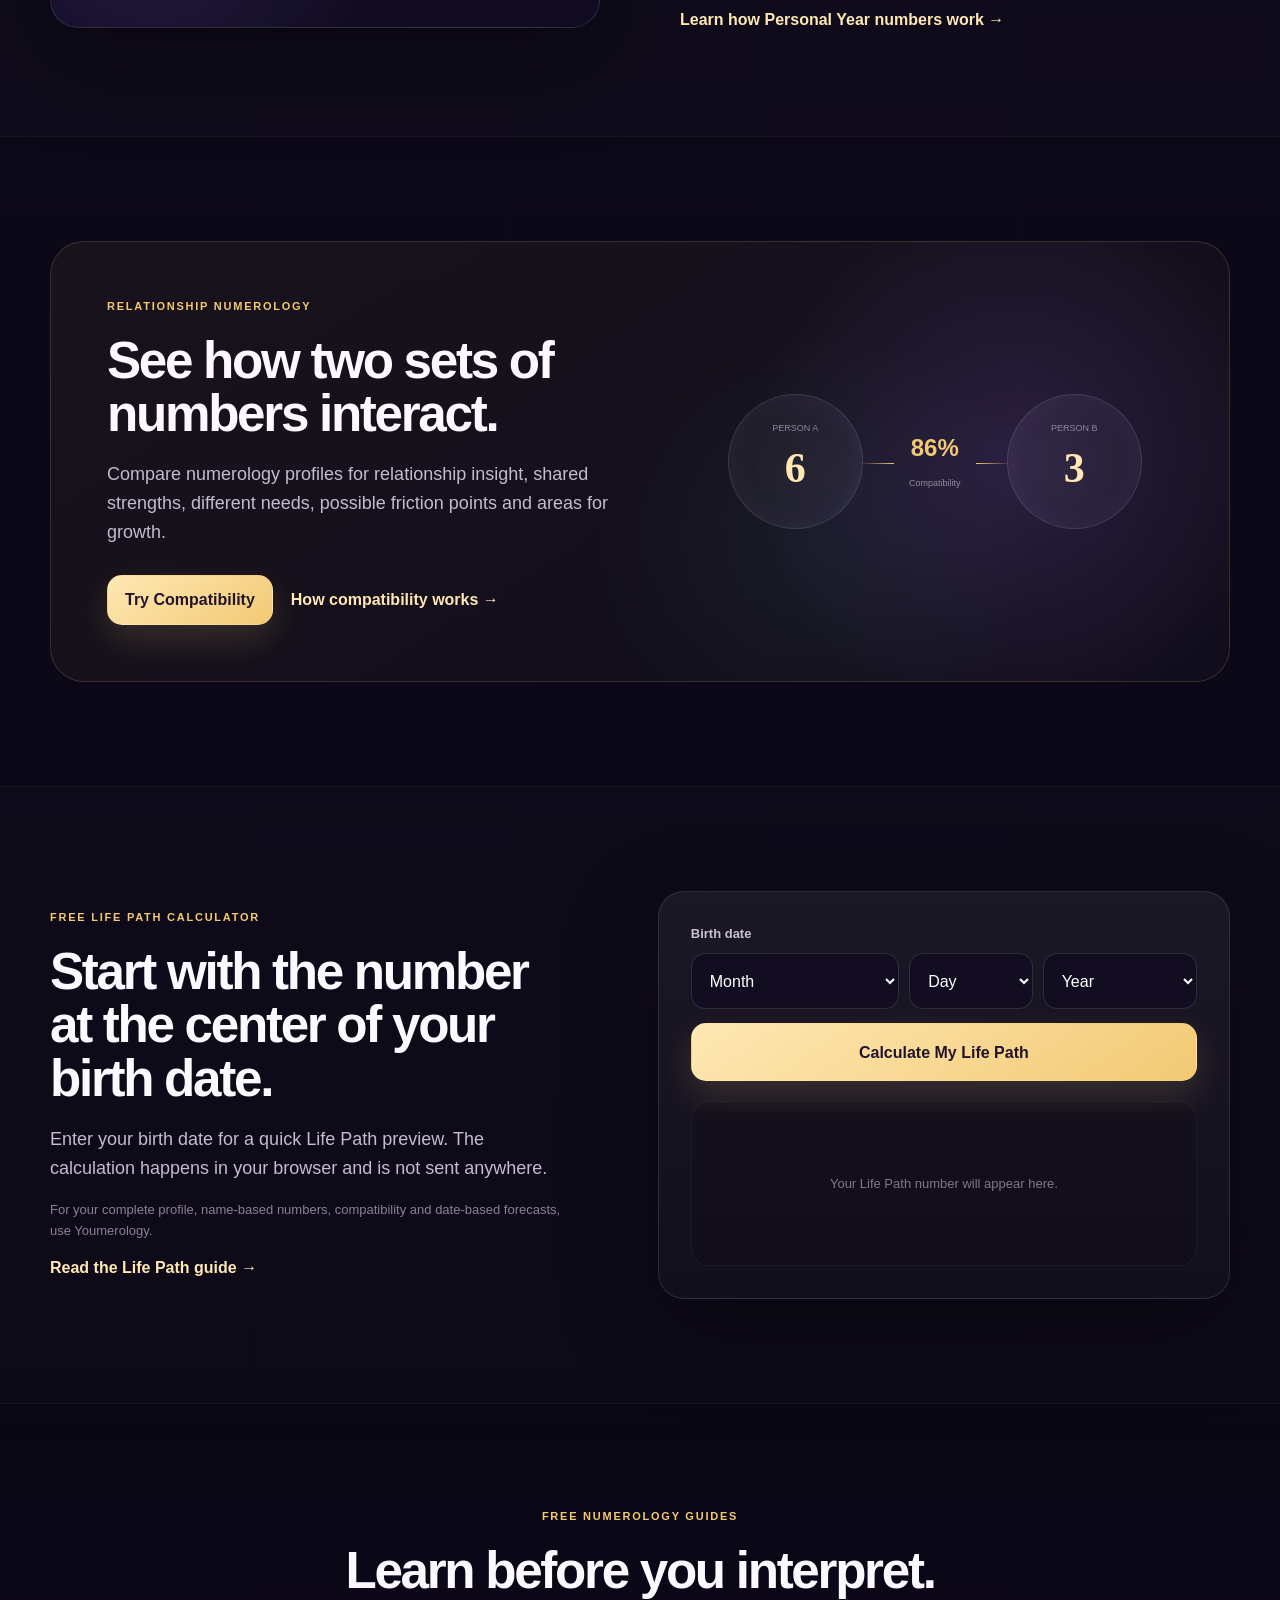
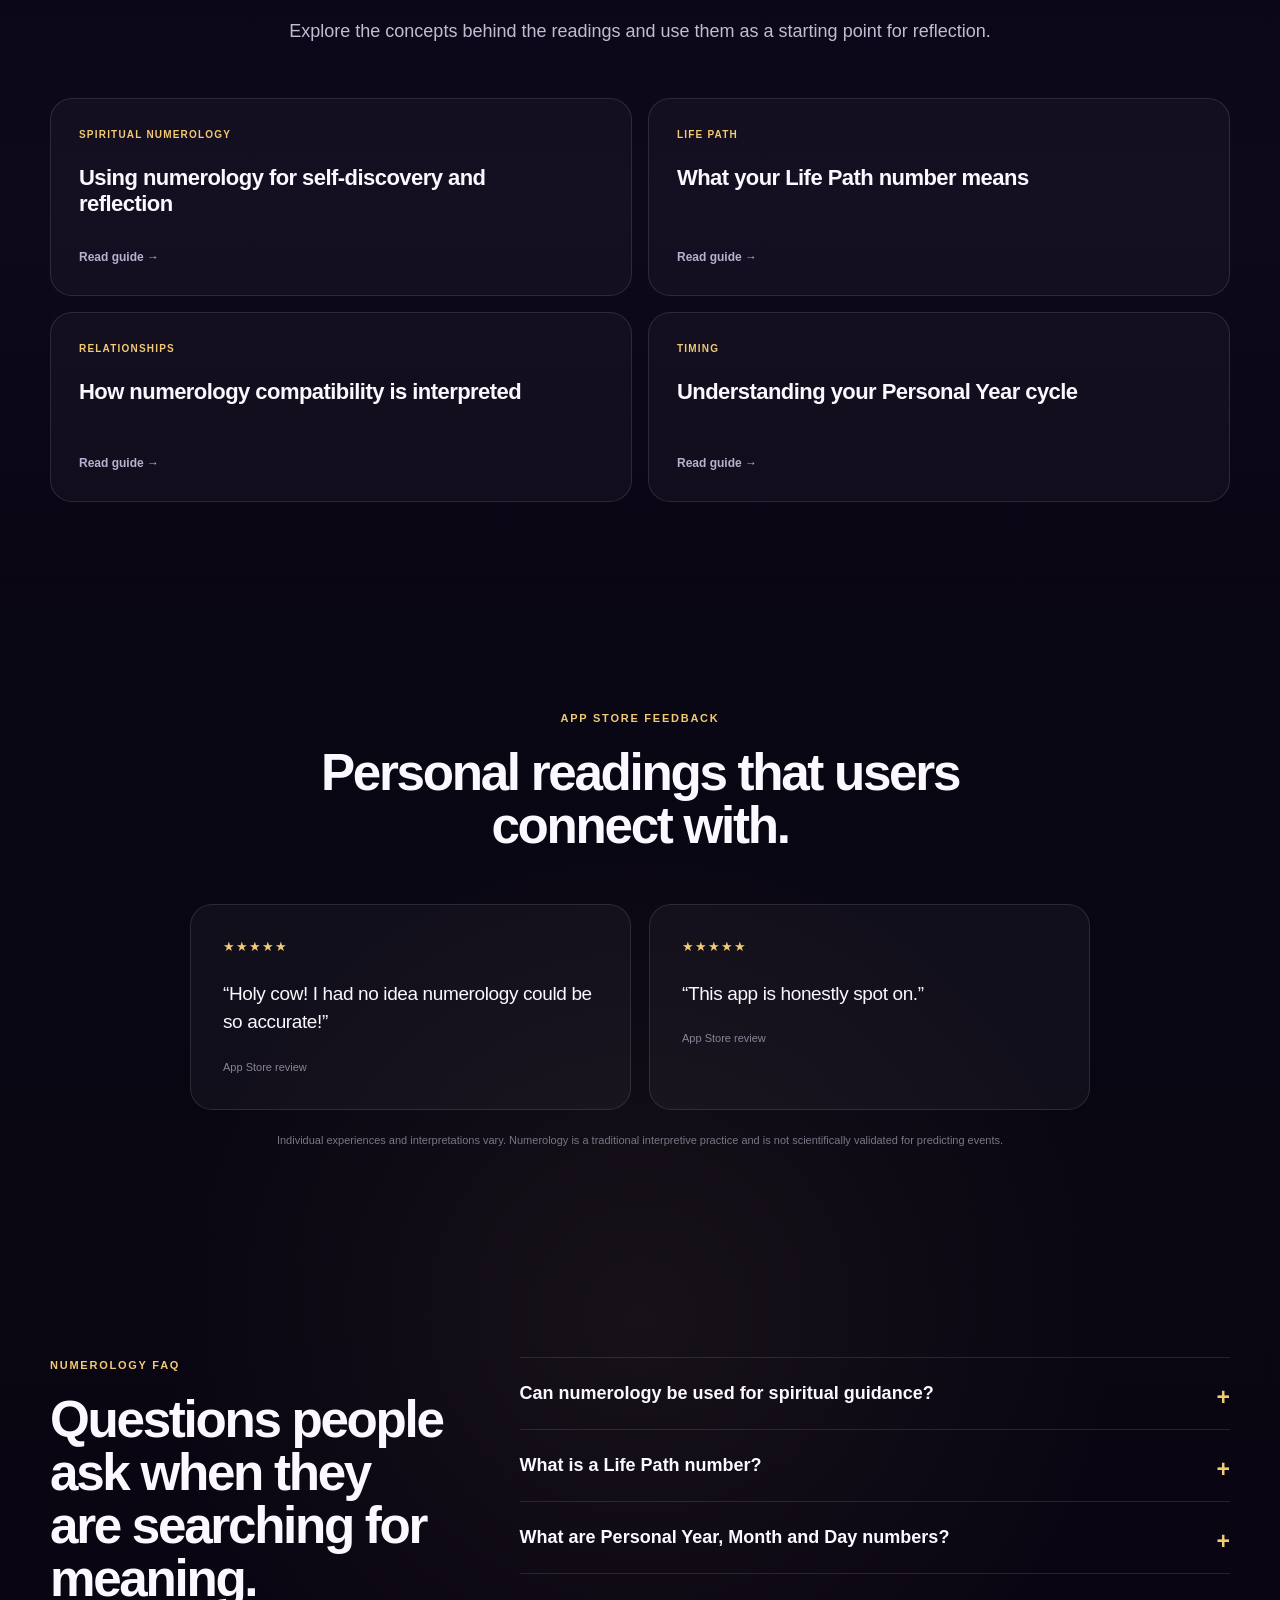
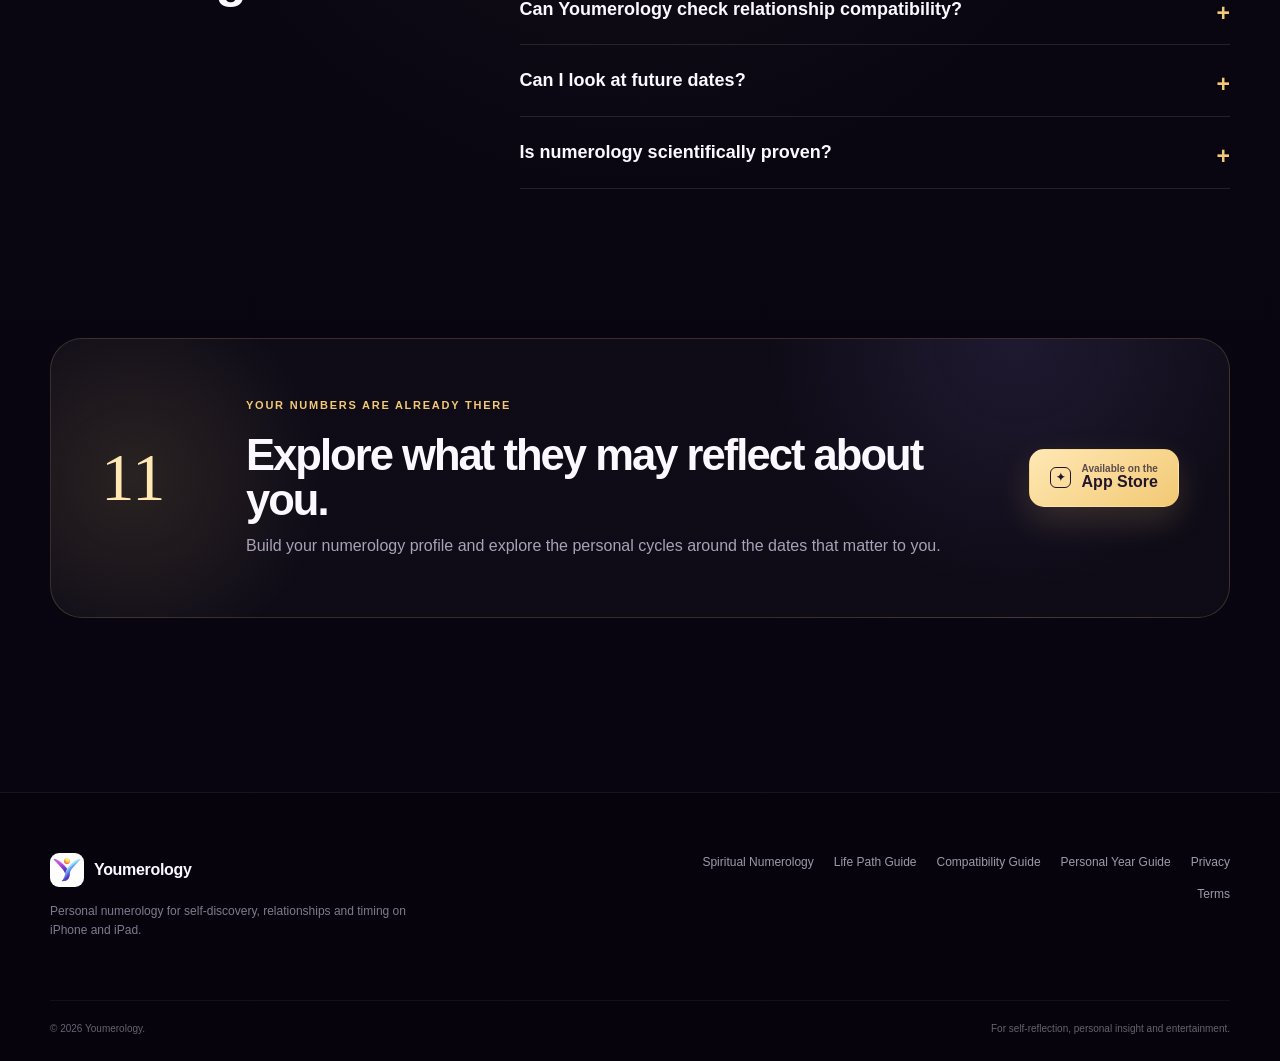
==== commit afd5264e: "Bust cached calculator script so compound Life Path formula loads" ====
--- a/index.html
+++ b/index.html
@@ -396,6 +396,6 @@
     </div>
   </footer>
 
-  <script src="app.js"></script>
+  <script src="app.js?v=20260911-4"></script>
 </body>
-</html>
+</html>
--- a/styles.css
+++ b/styles.css
@@ -1,1302 +1,357 @@
-
 :root {
-  --bg: #100b20;
-  --bg-2: #17102d;
-  --panel: rgba(255, 255, 255, 0.055);
-  --panel-strong: rgba(255, 255, 255, 0.085);
-  --text: #f7f4ff;
-  --muted: #bdb6cf;
-  --gold: #f4c46d;
-  --gold-2: #ffe6a9;
-  --violet: #a98bf7;
-  --violet-2: #7d60d8;
-  --border: rgba(255, 255, 255, 0.11);
-  --shadow: 0 25px 80px rgba(0, 0, 0, 0.35);
+  --bg: #0c0818;
+  --bg-deep: #080510;
+  --surface: rgba(255,255,255,.055);
+  --surface-strong: rgba(255,255,255,.085);
+  --text: #fbf8ff;
+  --muted: #c4bbd0;
+  --muted-2: #8f859e;
+  --gold: #f2c974;
+  --gold-soft: #ffe8b4;
+  --violet: #a687ff;
+  --violet-deep: #6f4fe0;
+  --aqua: #77d9d0;
+  --border: rgba(255,255,255,.11);
+  --shadow: 0 28px 90px rgba(0,0,0,.38);
   --radius: 28px;
   --max: 1180px;
 }
 
-* {
-  box-sizing: border-box;
-}
-
-html {
-  scroll-behavior: smooth;
-}
-
+* { box-sizing: border-box; }
+html { scroll-behavior: smooth; }
 body {
   margin: 0;
+  min-width: 320px;
   color: var(--text);
   background:
-    radial-gradient(circle at 15% 10%, rgba(128, 84, 211, 0.18), transparent 28rem),
-    radial-gradient(circle at 85% 28%, rgba(244, 196, 109, 0.08), transparent 26rem),
-    linear-gradient(180deg, #100b20 0%, #0c0918 100%);
+    radial-gradient(circle at 12% 4%, rgba(124,82,210,.2), transparent 31rem),
+    radial-gradient(circle at 88% 26%, rgba(74,164,157,.10), transparent 27rem),
+    radial-gradient(circle at 50% 82%, rgba(242,201,116,.06), transparent 30rem),
+    linear-gradient(180deg, #0e091c 0%, var(--bg) 42%, var(--bg-deep) 100%);
   font-family: Inter, ui-sans-serif, -apple-system, BlinkMacSystemFont, "SF Pro Display", "Segoe UI", sans-serif;
   line-height: 1.6;
   overflow-x: hidden;
 }
-
-a {
-  color: inherit;
-}
-
-button,
-input {
-  font: inherit;
-}
-
-.container {
-  width: min(calc(100% - 40px), var(--max));
-  margin-inline: auto;
-}
-
-.section {
-  position: relative;
-  padding: 104px 0;
-}
-
-.ambient {
+img { display: block; max-width: 100%; }
+a { color: inherit; }
+button, input { font: inherit; }
+button { color: inherit; }
+
+.container { width: min(calc(100% - 40px), var(--max)); margin-inline: auto; }
+.section { position: relative; padding: 104px 0; }
+.narrow { max-width: 790px !important; }
+.centered { text-align: center; margin-inline: auto; }
+
+.aurora {
   position: fixed;
-  pointer-events: none;
-  border-radius: 50%;
-  filter: blur(90px);
-  opacity: 0.16;
-  z-index: -1;
-}
-
-.ambient-one {
   width: 360px;
   height: 360px;
-  background: #8d6af0;
-  top: 12%;
-  left: -160px;
-}
-
-.ambient-two {
-  width: 300px;
-  height: 300px;
-  background: #e3ad4f;
-  right: -150px;
-  top: 52%;
-}
+  border-radius: 50%;
+  filter: blur(100px);
+  opacity: .18;
+  pointer-events: none;
+  z-index: -1;
+}
+.aurora-one { top: 10%; left: -180px; background: #8a61e5; }
+.aurora-two { top: 52%; right: -180px; background: #45a39c; }
 
 .site-header {
   position: sticky;
   top: 0;
-  z-index: 20;
-  background: rgba(16, 11, 32, 0.78);
+  z-index: 30;
+  background: rgba(12,8,24,.76);
   backdrop-filter: blur(22px);
   -webkit-backdrop-filter: blur(22px);
-  border-bottom: 1px solid rgba(255, 255, 255, 0.06);
-}
-
-.nav-wrap {
-  min-height: 74px;
-  display: flex;
-  align-items: center;
-  justify-content: space-between;
-  gap: 24px;
-}
-
-.brand {
-  display: inline-flex;
-  align-items: center;
-  gap: 10px;
-  font-weight: 760;
-  text-decoration: none;
-  letter-spacing: -0.02em;
-}
-
-.brand-mark {
-  display: grid;
+  border-bottom: 1px solid rgba(255,255,255,.06);
+}
+.nav-wrap { min-height: 72px; display: flex; align-items: center; justify-content: space-between; gap: 24px; }
+.brand { display: inline-flex; align-items: center; gap: 10px; text-decoration: none; font-weight: 780; letter-spacing: -.02em; }
+.brand-icon-shell,
+.footer-icon-shell,
+.screen-logo-shell {
+  display: inline-grid;
   place-items: center;
-  width: 36px;
-  height: 36px;
-  border-radius: 11px;
-  color: #211534;
-  background: linear-gradient(145deg, var(--gold-2), var(--gold));
-  box-shadow: 0 7px 24px rgba(244, 196, 109, 0.18);
-  font-family: Georgia, serif;
-  font-size: 23px;
-  font-weight: 700;
-}
-
-.nav-links {
-  display: flex;
-  align-items: center;
-  gap: 28px;
-  color: #d9d3e5;
-  font-size: 14px;
-}
-
-.nav-links a {
-  text-decoration: none;
-}
-
-.nav-links a:hover {
-  color: #fff;
-}
-
-.nav-cta {
-  padding: 10px 15px;
-  border: 1px solid rgba(244, 196, 109, 0.3);
-  border-radius: 999px;
-  color: var(--gold-2) !important;
-  background: rgba(244, 196, 109, 0.08);
-}
-
-.menu-button {
-  display: none;
-  width: 42px;
-  height: 42px;
-  border: 0;
-  background: transparent;
-  padding: 8px;
-}
-
-.menu-button span {
-  display: block;
-  height: 2px;
-  margin: 5px 0;
+  overflow: hidden;
+  flex: none;
   background: #fff;
-  border-radius: 4px;
-}
-
-.hero {
-  padding-top: 92px;
-  min-height: 780px;
-  display: flex;
-  align-items: center;
-}
-
-.hero-grid {
-  display: grid;
-  grid-template-columns: 1.03fr 0.97fr;
-  align-items: center;
-  gap: 72px;
-}
-
-.eyebrow {
-  color: var(--gold);
-  text-transform: uppercase;
-  letter-spacing: 0.16em;
-  font-size: 12px;
-  font-weight: 800;
-  margin-bottom: 18px;
-}
-
-h1,
-h2,
-h3,
-p {
-  margin-top: 0;
-}
-
-h1 {
-  margin-bottom: 24px;
-  font-size: clamp(54px, 6.1vw, 86px);
-  line-height: 0.98;
-  letter-spacing: -0.055em;
-  max-width: 760px;
-}
-
-h1 span {
-  color: var(--gold-2);
-}
-
-h2 {
-  margin-bottom: 20px;
-  font-size: clamp(39px, 4vw, 62px);
-  line-height: 1.03;
-  letter-spacing: -0.045em;
-}
-
-h3 {
-  margin-bottom: 10px;
-  font-size: 21px;
-  letter-spacing: -0.025em;
-}
-
+}
+.brand-icon-shell { width: 38px; height: 38px; border-radius: 10px; box-shadow: 0 8px 26px rgba(122,91,232,.22); }
+.brand-icon-shell img { width: 38px !important; height: 38px !important; min-width: 38px; min-height: 38px; object-fit: cover; }
+.footer-icon-shell { width: 34px; height: 34px; border-radius: 9px; }
+.footer-icon-shell img { width: 34px !important; height: 34px !important; min-width: 34px; min-height: 34px; object-fit: cover; }
+.screen-logo-shell { width: 24px; height: 24px; border-radius: 7px; }
+.screen-logo-shell img { width: 24px !important; height: 24px !important; min-width: 24px; min-height: 24px; object-fit: cover; }
+
+.nav-links { display: flex; align-items: center; gap: 25px; color: #ddd6e6; font-size: 13px; }
+.nav-links a { text-decoration: none; transition: color .18s ease; }
+.nav-links a:hover { color: #fff; }
+.nav-cta { padding: 10px 15px; border: 1px solid rgba(242,201,116,.3); border-radius: 999px; color: var(--gold-soft) !important; background: rgba(242,201,116,.08); }
+.menu-button { display: none; width: 44px; height: 44px; border: 0; background: transparent; padding: 9px; cursor: pointer; }
+.menu-button span { display: block; height: 2px; margin: 5px 0; border-radius: 4px; background: #fff; }
+
+.hero { padding-top: 92px; min-height: 800px; display: flex; align-items: center; }
+.hero-grid { display: grid; grid-template-columns: 1.02fr .98fr; align-items: center; gap: 70px; }
+.eyebrow { margin-bottom: 18px; color: var(--gold); text-transform: uppercase; letter-spacing: .16em; font-size: 11px; font-weight: 850; }
+h1,h2,h3,p { margin-top: 0; }
+h1 { margin-bottom: 25px; max-width: 780px; font-size: clamp(52px,6vw,84px); line-height: .99; letter-spacing: -.055em; }
+h1 span { color: var(--gold-soft); text-shadow: 0 0 38px rgba(242,201,116,.08); }
+h2 { margin-bottom: 20px; font-size: clamp(38px,4vw,61px); line-height: 1.04; letter-spacing: -.045em; }
+h3 { margin-bottom: 10px; font-size: 21px; line-height: 1.2; letter-spacing: -.025em; }
 .hero-lead,
 .section-heading p,
 .split-copy > p,
 .compatibility-copy > p,
-.calculator-copy > p {
-  color: var(--muted);
-  font-size: 18px;
-}
-
-.hero-lead {
-  max-width: 650px;
-  font-size: 20px;
-}
-
-.hero-actions {
-  display: flex;
-  flex-wrap: wrap;
-  align-items: center;
-  gap: 14px;
-  margin-top: 34px;
-}
-
-.button {
-  min-height: 58px;
-  display: inline-flex;
-  align-items: center;
-  justify-content: center;
-  gap: 10px;
-  border-radius: 15px;
-  padding: 12px 20px;
-  font-weight: 760;
-  text-decoration: none;
-  border: 1px solid transparent;
-  cursor: pointer;
-  transition: transform 180ms ease, border-color 180ms ease, background 180ms ease;
-}
-
-.button:hover {
-  transform: translateY(-2px);
-}
-
-.button-primary {
-  color: #1d142b;
-  background: linear-gradient(145deg, var(--gold-2), var(--gold));
-  box-shadow: 0 12px 30px rgba(244, 196, 109, 0.16);
-}
-
-.button-secondary {
-  color: #eee9f8;
-  border-color: var(--border);
-  background: rgba(255, 255, 255, 0.04);
-}
-
-.button small {
-  display: block;
-  font-size: 10px;
-  line-height: 1;
-  opacity: 0.76;
-  font-weight: 700;
-}
-
-.button span:last-child {
-  line-height: 1.05;
-}
-
-.apple-symbol {
-  width: 21px;
-  height: 21px;
-  font-size: 13px;
-  display: grid;
-  place-items: center;
-  border: 2px solid currentColor;
-  border-radius: 6px;
-}
-
-.compact {
-  min-height: 50px;
-  padding: 10px 17px;
-}
-
-.full-width {
-  width: 100%;
-}
-
-.trust-row {
-  display: flex;
-  flex-wrap: wrap;
-  gap: 20px;
-  margin-top: 28px;
-  color: #9991ab;
-  font-size: 13px;
-}
-
-.trust-row span::before {
-  content: "✦";
-  color: var(--violet);
-  margin-right: 7px;
-}
-
-.hero-visual {
-  min-height: 620px;
-  position: relative;
-  display: grid;
-  place-items: center;
-}
-
-.orbit {
-  position: absolute;
-  border: 1px solid rgba(169, 139, 247, 0.18);
-  border-radius: 50%;
-}
-
-.orbit-one {
-  width: 480px;
-  height: 480px;
-}
-
-.orbit-two {
-  width: 600px;
-  height: 600px;
-  border-style: dashed;
-  opacity: 0.45;
-}
-
-.phone {
-  position: relative;
-  width: 300px;
-  height: 596px;
-  border: 8px solid #292236;
-  border-radius: 46px;
-  background: #0f0a1a;
-  box-shadow: var(--shadow), 0 0 70px rgba(129, 90, 211, 0.16);
-  z-index: 3;
-  overflow: hidden;
-}
-
-.phone-top {
-  position: absolute;
-  top: 9px;
-  left: 50%;
-  transform: translateX(-50%);
-  width: 84px;
-  height: 24px;
-  background: #05040a;
-  border-radius: 99px;
-  z-index: 5;
-}
-
-.phone-screen {
-  position: absolute;
-  inset: 0;
-  padding: 48px 22px 20px;
-  background:
-    radial-gradient(circle at 50% 33%, rgba(157, 112, 240, 0.24), transparent 180px),
-    linear-gradient(180deg, #171029 0%, #0d0918 100%);
-}
-
-.screen-header {
-  display: flex;
-  justify-content: space-between;
-  align-items: center;
-  color: #bbb3c7;
-  font-size: 12px;
-}
-
-.mini-logo {
-  width: 28px;
-  height: 28px;
-  display: grid;
-  place-items: center;
-  background: var(--gold);
-  color: #241832;
-  border-radius: 9px;
-  font-family: Georgia, serif;
-  font-size: 18px;
-  font-weight: 700;
-}
-
-.screen-kicker {
-  margin: 64px 0 8px;
-  color: var(--gold);
-  font-size: 9px;
-  letter-spacing: 0.16em;
-  text-align: center;
-  font-weight: 800;
-}
-
-.big-number {
-  font-family: Georgia, serif;
-  font-size: 116px;
-  line-height: 1;
-  text-align: center;
-  color: var(--gold-2);
-  text-shadow: 0 0 40px rgba(244, 196, 109, 0.18);
-}
-
-.phone-screen h3 {
-  text-align: center;
-  margin-top: 0;
-}
-
-.screen-copy {
-  text-align: center;
-  color: #aaa1bb;
-  font-size: 12px;
-  line-height: 1.6;
-}
-
-.energy-card {
-  margin-top: 24px;
-  padding: 14px 8px;
-  display: grid;
-  grid-template-columns: repeat(3, 1fr);
-  gap: 6px;
-  border-radius: 17px;
-  border: 1px solid rgba(255, 255, 255, 0.08);
-  background: rgba(255, 255, 255, 0.04);
-}
-
-.energy-card > div {
-  text-align: center;
-}
-
-.energy-card span {
-  display: block;
-  color: #928a9d;
-  font-size: 8px;
-}
-
-.energy-card strong {
-  display: block;
-  color: #eee8f8;
-  font-family: Georgia, serif;
-  font-size: 25px;
-}
-
-.timeline {
-  display: grid;
-  grid-template-columns: repeat(5, 1fr);
-  gap: 7px;
-  margin-top: 24px;
-}
-
-.timeline span {
-  height: 3px;
-  background: rgba(255, 255, 255, 0.1);
-  border-radius: 99px;
-}
-
-.timeline .active {
-  background: var(--gold);
-  box-shadow: 0 0 14px rgba(244, 196, 109, 0.5);
-}
-
-.floating-card {
-  position: absolute;
-  z-index: 5;
-  width: 166px;
-  padding: 16px;
-  border-radius: 19px;
-  border: 1px solid rgba(255, 255, 255, 0.11);
-  background: rgba(28, 20, 47, 0.8);
-  backdrop-filter: blur(18px);
-  -webkit-backdrop-filter: blur(18px);
-  box-shadow: var(--shadow);
-}
-
-.floating-card span,
-.floating-card small {
-  display: block;
-  color: #a8a0b5;
-  font-size: 11px;
-}
-
-.floating-card strong {
-  display: block;
-  margin: 5px 0;
-  color: var(--gold-2);
-  font-size: 32px;
-  font-family: Georgia, serif;
-}
-
-.card-left {
-  left: 0;
-  top: 140px;
-}
-
-.card-right {
-  right: -8px;
-  bottom: 125px;
-}
-
-.proof-strip {
-  border-top: 1px solid rgba(255, 255, 255, 0.06);
-  border-bottom: 1px solid rgba(255, 255, 255, 0.06);
-  background: rgba(255, 255, 255, 0.018);
-}
-
-.proof-inner {
-  padding: 28px 0;
-  display: flex;
-  align-items: center;
-  justify-content: space-between;
-  gap: 20px;
-}
-
-.proof-inner p {
-  margin: 0;
-  color: #bdb5ca;
-  font-size: 14px;
-}
-
-.proof-tags {
-  display: flex;
-  flex-wrap: wrap;
-  justify-content: flex-end;
-  gap: 9px;
-}
-
-.proof-tags span {
-  padding: 7px 11px;
-  border: 1px solid var(--border);
-  border-radius: 999px;
-  color: #9f97ae;
-  font-size: 11px;
-}
-
-.section-heading {
-  max-width: 760px;
-  margin-bottom: 50px;
-}
-
-.centered {
-  text-align: center;
-  margin-inline: auto;
-}
-
-.feature-grid {
-  display: grid;
-  grid-template-columns: repeat(3, 1fr);
-  gap: 16px;
-}
-
-.feature-card {
-  min-height: 250px;
-  padding: 28px;
-  border: 1px solid var(--border);
-  border-radius: 23px;
-  background: linear-gradient(180deg, rgba(255, 255, 255, 0.045), rgba(255, 255, 255, 0.02));
-}
-
-.feature-card p {
-  color: #aaa2b8;
-  font-size: 14px;
-}
-
-.feature-number {
-  margin-bottom: 46px;
-  color: var(--gold);
-  font-family: Georgia, serif;
-  font-size: 19px;
-}
-
-.feature-card-accent {
-  border-color: rgba(244, 196, 109, 0.22);
-  background:
-    linear-gradient(145deg, rgba(244, 196, 109, 0.09), rgba(169, 139, 247, 0.05));
-}
-
-.split-section {
-  background: rgba(255, 255, 255, 0.016);
-  border-top: 1px solid rgba(255, 255, 255, 0.045);
-  border-bottom: 1px solid rgba(255, 255, 255, 0.045);
-}
-
-.split-grid {
-  display: grid;
-  grid-template-columns: 1fr 1fr;
-  align-items: center;
-  gap: 80px;
-}
-
-.timeline-preview {
-  min-height: 450px;
-  padding: 34px;
-  border: 1px solid rgba(255, 255, 255, 0.11);
-  border-radius: var(--radius);
-  background:
-    radial-gradient(circle at 75% 20%, rgba(244, 196, 109, 0.10), transparent 190px),
-    linear-gradient(145deg, #17102d, #100b20);
-  box-shadow: var(--shadow);
-}
-
-.preview-top {
-  display: flex;
-  justify-content: space-between;
-  color: #968ca8;
-  font-size: 10px;
-  letter-spacing: 0.14em;
-}
-
-.preview-title {
-  margin: 50px 0 42px;
-  max-width: 400px;
-  font-size: 29px;
-  font-weight: 760;
-  line-height: 1.15;
-  letter-spacing: -0.03em;
-}
-
-.forecast-row {
-  display: grid;
-  grid-template-columns: 132px 1fr;
-  gap: 18px;
-  align-items: center;
-  margin: 16px 0;
-}
-
-.forecast-label {
-  display: flex;
-  align-items: center;
-  gap: 12px;
-}
-
-.forecast-label strong {
-  font-family: Georgia, serif;
-  font-size: 26px;
-  color: var(--gold-2);
-}
-
-.forecast-label span {
-  color: #9d95aa;
-  font-size: 10px;
-}
-
-.forecast-line {
-  height: 8px;
-  background: rgba(255, 255, 255, 0.06);
-  border-radius: 99px;
-  overflow: hidden;
-}
-
-.forecast-line i {
-  display: block;
-  height: 100%;
-  border-radius: 99px;
-  background: linear-gradient(90deg, var(--violet-2), var(--gold));
-}
-
-.date-track {
-  margin-top: 46px;
-  display: flex;
-  align-items: center;
-  gap: 10px;
-  color: #777083;
-  font-size: 8px;
-  letter-spacing: 0.08em;
-}
-
-.date-point {
-  width: 9px;
-  height: 9px;
-  border-radius: 50%;
-  border: 1px solid #665e75;
-}
-
-.date-point.hot {
-  border-color: var(--gold);
-  box-shadow: 0 0 15px rgba(244, 196, 109, 0.55);
-}
-
-.date-point.current {
-  width: 14px;
-  height: 14px;
-  background: var(--gold);
-  border: 3px solid rgba(244, 196, 109, 0.2);
-  background-clip: padding-box;
-}
-
-.check-list {
-  list-style: none;
-  margin: 28px 0;
-  padding: 0;
-}
-
-.check-list li {
-  position: relative;
-  margin: 13px 0;
-  padding-left: 27px;
-  color: #c5bdd2;
-}
-
-.check-list li::before {
-  content: "✦";
-  position: absolute;
-  left: 0;
-  color: var(--gold);
-}
-
-.text-link {
-  color: var(--gold-2);
-  font-weight: 760;
-  text-decoration: none;
-}
-
-.compatibility-card {
-  padding: 56px;
-  display: grid;
-  grid-template-columns: 1fr 0.9fr;
-  gap: 60px;
-  align-items: center;
-  border: 1px solid rgba(244, 196, 109, 0.17);
-  border-radius: 34px;
-  background:
-    radial-gradient(circle at 82% 50%, rgba(155, 110, 232, 0.18), transparent 270px),
-    linear-gradient(145deg, rgba(244, 196, 109, 0.06), rgba(255, 255, 255, 0.025));
-}
-
-.match-visual {
-  display: flex;
-  align-items: center;
-  justify-content: center;
-}
-
-.person-orb {
-  width: 135px;
-  height: 135px;
-  border-radius: 50%;
-  display: grid;
-  place-content: center;
-  text-align: center;
-  background: rgba(255, 255, 255, 0.04);
-  border: 1px solid rgba(255, 255, 255, 0.12);
-  box-shadow: inset 0 0 30px rgba(169, 139, 247, 0.07);
-}
-
-.person-orb span {
-  color: #8e859d;
-  font-size: 10px;
-}
-
-.person-orb strong {
-  font-family: Georgia, serif;
-  font-size: 42px;
-  color: var(--gold-2);
-}
-
-.connection {
-  width: 150px;
-  margin-inline: -3px;
-  text-align: center;
-  position: relative;
-}
-
-.connection::before,
-.connection::after {
-  content: "";
-  position: absolute;
-  top: 34px;
-  width: 34px;
-  height: 1px;
-  background: linear-gradient(90deg, rgba(244, 196, 109, 0), var(--gold));
-}
-
-.connection::before {
-  left: 0;
-}
-
-.connection::after {
-  right: 0;
-  transform: rotate(180deg);
-}
-
-.match-score {
-  color: var(--gold);
-  font-size: 24px;
-  font-weight: 800;
-}
-
-.connection span {
-  color: #948b9f;
-  font-size: 9px;
-}
-
-.calculator-section {
-  border-top: 1px solid rgba(255, 255, 255, 0.045);
-  border-bottom: 1px solid rgba(255, 255, 255, 0.045);
-  background: rgba(255, 255, 255, 0.015);
-}
-
-.calculator-grid {
-  display: grid;
-  grid-template-columns: 0.95fr 1.05fr;
-  gap: 90px;
-  align-items: center;
-}
-
-.calculator-note {
-  font-size: 13px !important;
-  color: #82798f !important;
-}
-
-.calculator-card {
-  padding: 32px;
-  border: 1px solid var(--border);
-  border-radius: 26px;
-  background: linear-gradient(180deg, rgba(255, 255, 255, 0.055), rgba(255, 255, 255, 0.025));
-  box-shadow: var(--shadow);
-}
-
-.calculator-card label {
-  display: block;
-  margin-bottom: 9px;
-  color: #c6bfd1;
-  font-size: 13px;
-  font-weight: 700;
-}
-
-.calculator-card input {
-  width: 100%;
-  height: 56px;
-  margin-bottom: 14px;
-  padding: 0 16px;
-  border: 1px solid rgba(255, 255, 255, 0.13);
-  border-radius: 14px;
-  color: #fff;
-  background: #120d20;
-  color-scheme: dark;
-  outline: none;
-}
-
-.calculator-card input:focus {
-  border-color: rgba(244, 196, 109, 0.5);
-}
-
-.calculator-result {
-  min-height: 165px;
-  margin-top: 20px;
-  padding: 20px;
-  display: grid;
-  place-items: center;
-  text-align: center;
-  border-radius: 18px;
-  background: rgba(0, 0, 0, 0.13);
-  border: 1px solid rgba(255, 255, 255, 0.05);
-}
-
-.result-placeholder {
-  color: #756e80;
-  font-size: 13px;
-}
-
-.result-number {
-  font-family: Georgia, serif;
-  font-size: 70px;
-  line-height: 1;
-  color: var(--gold-2);
-}
-
-.result-title {
-  margin-top: 10px;
-  font-size: 16px;
-  font-weight: 800;
-}
-
-.result-copy {
-  margin-top: 6px;
-  max-width: 400px;
-  color: #a59dad;
-  font-size: 12px;
-}
-
-.result-cta {
-  display: inline-block;
-  margin-top: 10px;
-  color: var(--gold);
-  font-size: 12px;
-  text-decoration: none;
-  font-weight: 760;
-}
-
-.review-grid {
-  display: grid;
-  grid-template-columns: 1fr 1fr;
-  gap: 18px;
-  max-width: 900px;
-  margin-inline: auto;
-}
-
-.review-card {
-  margin: 0;
-  padding: 32px;
-  border-radius: 22px;
-  border: 1px solid var(--border);
-  background: rgba(255, 255, 255, 0.035);
-}
-
-.stars {
-  color: var(--gold);
-  letter-spacing: 0.08em;
-  font-size: 13px;
-}
-
-.review-card p {
-  margin: 22px 0;
-  font-size: 19px;
-  line-height: 1.5;
-  letter-spacing: -0.02em;
-}
-
-.review-card footer {
-  color: #877f94;
-  font-size: 11px;
-}
-
-.review-disclaimer {
-  margin: 22px auto 0;
-  max-width: 760px;
-  text-align: center;
-  color: #716a7a;
-  font-size: 11px;
-}
-
-.faq-list {
-  max-width: 900px;
-}
-
-.faq-list details {
-  border-top: 1px solid var(--border);
-  padding: 20px 0;
-}
-
-.faq-list details:last-child {
-  border-bottom: 1px solid var(--border);
-}
-
-.faq-list summary {
-  cursor: pointer;
-  font-size: 18px;
-  font-weight: 720;
-  list-style: none;
-}
-
-.faq-list summary::-webkit-details-marker {
-  display: none;
-}
-
-.faq-list summary::after {
-  content: "+";
-  float: right;
-  color: var(--gold);
-  font-size: 23px;
-}
-
-.faq-list details[open] summary::after {
-  content: "–";
-}
-
-.faq-list details p {
-  max-width: 740px;
-  margin: 13px 0 0;
-  color: #a59dad;
-  font-size: 14px;
-}
-
-.final-cta {
-  padding-top: 42px;
-}
-
-.cta-panel {
-  min-height: 280px;
-  padding: 45px 50px;
-  display: grid;
-  grid-template-columns: 110px 1fr auto;
-  align-items: center;
-  gap: 35px;
-  border: 1px solid rgba(244, 196, 109, 0.18);
-  border-radius: 32px;
-  background:
-    radial-gradient(circle at 6% 50%, rgba(244, 196, 109, 0.12), transparent 190px),
-    radial-gradient(circle at 82% 0%, rgba(169, 139, 247, 0.11), transparent 250px),
-    rgba(255, 255, 255, 0.028);
-}
-
-.cta-symbol {
-  font-family: Georgia, serif;
-  font-size: 67px;
-  color: var(--gold-2);
-}
-
-.cta-panel h2 {
-  margin-bottom: 10px;
-  font-size: clamp(34px, 3.4vw, 51px);
-}
-
-.cta-panel p {
-  margin-bottom: 0;
-  color: #aaa1b6;
-}
-
-.site-footer {
-  margin-top: 70px;
-  padding: 60px 0 24px;
-  border-top: 1px solid rgba(255, 255, 255, 0.07);
-  background: rgba(3, 2, 8, 0.2);
-}
-
-.footer-grid {
-  display: flex;
-  justify-content: space-between;
-  gap: 30px;
-}
-
-.footer-brand {
-  margin-bottom: 15px;
-}
-
-.footer-grid p {
-  color: #77707e;
-  font-size: 12px;
-}
-
-.footer-links {
-  display: flex;
-  gap: 22px;
-  align-items: flex-start;
-}
-
-.footer-links a {
-  color: #9991a5;
-  text-decoration: none;
-  font-size: 12px;
-}
-
-.footer-links a:hover {
-  color: #fff;
-}
-
-.footer-bottom {
-  margin-top: 48px;
-  padding-top: 20px;
-  border-top: 1px solid rgba(255, 255, 255, 0.05);
-  display: flex;
-  justify-content: space-between;
-  gap: 20px;
-  color: #5e5866;
-  font-size: 10px;
-}
-
-@media (max-width: 940px) {
-  .hero-grid,
-  .split-grid,
-  .calculator-grid {
-    grid-template-columns: 1fr;
-  }
-
-  .hero {
-    padding-top: 70px;
-  }
-
-  .hero-copy {
-    text-align: center;
-  }
-
-  .hero-lead {
-    margin-inline: auto;
-  }
-
-  .hero-actions,
-  .trust-row {
-    justify-content: center;
-  }
-
-  .hero-visual {
-    margin-top: 20px;
-  }
-
-  .feature-grid {
-    grid-template-columns: 1fr 1fr;
-  }
-
-  .split-grid,
-  .calculator-grid {
-    gap: 50px;
-  }
-
-  .compatibility-card {
-    grid-template-columns: 1fr;
-  }
-
-  .cta-panel {
-    grid-template-columns: 80px 1fr;
-  }
-
-  .cta-panel .button {
-    grid-column: 2;
-    justify-self: start;
-  }
-}
-
-@media (max-width: 720px) {
-  .container {
-    width: min(calc(100% - 28px), var(--max));
-  }
-
-  .section {
-    padding: 76px 0;
-  }
-
-  .nav-wrap {
-    min-height: 66px;
-  }
-
-  .menu-button {
-    display: block;
-  }
-
-  .nav-links {
-    position: absolute;
-    top: 66px;
-    left: 14px;
-    right: 14px;
-    display: none;
-    padding: 18px;
-    flex-direction: column;
-    align-items: stretch;
-    gap: 3px;
-    border: 1px solid var(--border);
-    border-radius: 18px;
-    background: rgba(17, 12, 32, 0.98);
-    box-shadow: var(--shadow);
-  }
-
-  .nav-links.open {
-    display: flex;
-  }
-
-  .nav-links a {
-    padding: 11px;
-  }
-
-  .nav-cta {
-    text-align: center;
-    margin-top: 6px;
-  }
-
-  h1 {
-    font-size: clamp(48px, 15vw, 67px);
-  }
-
-  h2 {
-    font-size: clamp(36px, 11vw, 48px);
-  }
-
-  .hero {
-    min-height: auto;
-  }
-
-  .hero-grid {
-    gap: 30px;
-  }
-
-  .hero-lead {
-    font-size: 17px;
-  }
-
-  .hero-visual {
-    min-height: 570px;
-    transform: scale(0.92);
-    margin-inline: -20px;
-  }
-
-  .orbit-one {
-    width: 390px;
-    height: 390px;
-  }
-
-  .orbit-two {
-    width: 480px;
-    height: 480px;
-  }
-
-  .phone {
-    width: 270px;
-    height: 548px;
-  }
-
-  .big-number {
-    font-size: 96px;
-  }
-
-  .card-left {
-    left: -3px;
-    top: 125px;
-  }
-
-  .card-right {
-    right: -2px;
-    bottom: 90px;
-  }
-
-  .floating-card {
-    width: 140px;
-    padding: 13px;
-  }
-
-  .proof-inner {
-    align-items: flex-start;
-    flex-direction: column;
-  }
-
-  .proof-tags {
-    justify-content: flex-start;
-  }
-
-  .feature-grid,
-  .review-grid {
-    grid-template-columns: 1fr;
-  }
-
-  .feature-card {
-    min-height: 210px;
-  }
-
-  .feature-number {
-    margin-bottom: 28px;
-  }
-
-  .timeline-preview {
-    padding: 25px 20px;
-  }
-
-  .forecast-row {
-    grid-template-columns: 105px 1fr;
-  }
-
-  .compatibility-card {
-    padding: 34px 22px;
-  }
-
-  .match-visual {
-    transform: scale(0.83);
-    margin-inline: -26px;
-  }
-
-  .calculator-card {
-    padding: 22px;
-  }
-
-  .cta-panel {
-    padding: 34px 24px;
-    grid-template-columns: 1fr;
-    text-align: center;
-  }
-
-  .cta-symbol {
-    font-size: 58px;
-  }
-
-  .cta-panel .button {
-    grid-column: auto;
-    justify-self: center;
-  }
-
-  .footer-grid,
-  .footer-bottom {
-    flex-direction: column;
-  }
-
-  .footer-links {
-    flex-wrap: wrap;
-  }
+.calculator-copy > p { color: var(--muted); font-size: 18px; }
+.hero-lead { max-width: 650px; font-size: 20px; }
+.hero-actions { display: flex; flex-wrap: wrap; gap: 14px; align-items: center; margin-top: 34px; }
+.button { min-height: 58px; display: inline-flex; align-items: center; justify-content: center; gap: 11px; padding: 12px 20px; border: 1px solid transparent; border-radius: 15px; text-decoration: none; font-weight: 780; cursor: pointer; transition: transform .18s ease, box-shadow .18s ease, border-color .18s ease; }
+.button:hover { transform: translateY(-2px); }
+.button-primary { color: #21152c; background: linear-gradient(145deg,var(--gold-soft),var(--gold)); box-shadow: 0 14px 34px rgba(242,201,116,.16); }
+.button-primary:hover { box-shadow: 0 18px 40px rgba(242,201,116,.22); }
+.button-secondary { color: #f3eef9; border-color: var(--border); background: rgba(255,255,255,.045); }
+.button small { display: block; font-size: 10px; line-height: 1; opacity: .72; font-weight: 720; }
+.button span:last-child { line-height: 1.06; }
+.button-icon { width: 21px; height: 21px; display: grid; place-items: center; border: 1px solid currentColor; border-radius: 6px; font-size: 11px; }
+.compact { min-height: 50px; padding: 10px 17px; }
+.full-width { width: 100%; }
+.trust-row { display: flex; flex-wrap: wrap; gap: 20px; margin-top: 28px; color: #a79dad; font-size: 13px; }
+.trust-row span::before { content: "✦"; margin-right: 7px; color: var(--violet); }
+
+.hero-visual { min-height: 630px; position: relative; display: grid; place-items: center; }
+.cosmic-glow { position: absolute; width: 360px; height: 360px; border-radius: 50%; background: radial-gradient(circle,rgba(117,89,218,.3),rgba(78,169,159,.08) 50%,transparent 72%); filter: blur(12px); }
+.cosmic-ring { position: absolute; border: 1px solid rgba(166,135,255,.18); border-radius: 50%; }
+.ring-one { width: 470px; height: 470px; }
+.ring-two { width: 590px; height: 590px; border-style: dashed; opacity: .48; }
+.phone { position: relative; z-index: 3; width: 296px; height: 590px; overflow: hidden; border: 8px solid #292237; border-radius: 46px; background: #0f0a1a; box-shadow: var(--shadow),0 0 80px rgba(121,86,224,.18); }
+.phone-top { position: absolute; z-index: 5; top: 9px; left: 50%; width: 84px; height: 24px; transform: translateX(-50%); border-radius: 99px; background: #05040a; }
+.phone-screen { position: absolute; inset: 0; padding: 47px 22px 20px; background: radial-gradient(circle at 50% 30%,rgba(152,112,239,.24),transparent 180px),linear-gradient(180deg,#18102b,#0c0917); }
+.screen-header { display: flex; align-items: center; justify-content: space-between; color: #bdb4ca; font-size: 12px; }
+.screen-kicker { margin: 62px 0 8px; color: var(--gold); text-align: center; font-size: 9px; font-weight: 850; letter-spacing: .16em; }
+.big-number { color: var(--gold-soft); text-align: center; font-family: Georgia,serif; font-size: 114px; line-height: 1; text-shadow: 0 0 40px rgba(242,201,116,.18); }
+.phone-screen h3 { margin-top: 0; text-align: center; }
+.screen-copy { color: #aca2b9; text-align: center; font-size: 12px; line-height: 1.6; }
+.energy-card { margin-top: 24px; padding: 14px 8px; display: grid; grid-template-columns: repeat(3,1fr); gap: 6px; border: 1px solid rgba(255,255,255,.08); border-radius: 17px; background: rgba(255,255,255,.04); }
+.energy-card > div { text-align: center; }
+.energy-card span { display: block; color: #92899e; font-size: 8px; }
+.energy-card strong { display: block; color: #f2edf8; font-family: Georgia,serif; font-size: 25px; }
+.timeline { display: grid; grid-template-columns: repeat(5,1fr); gap: 7px; margin-top: 24px; }
+.timeline span { height: 3px; border-radius: 99px; background: rgba(255,255,255,.1); }
+.timeline .active { background: var(--gold); box-shadow: 0 0 14px rgba(242,201,116,.5); }
+.floating-card { position: absolute; z-index: 5; width: 166px; padding: 16px; border: 1px solid rgba(255,255,255,.11); border-radius: 19px; background: rgba(28,20,47,.82); backdrop-filter: blur(18px); -webkit-backdrop-filter: blur(18px); box-shadow: var(--shadow); }
+.floating-card span,.floating-card small { display: block; color: #aaa1b6; font-size: 11px; }
+.floating-card strong { display: block; margin: 5px 0; color: var(--gold-soft); font-family: Georgia,serif; font-size: 32px; }
+.card-left { left: 0; top: 142px; }
+.card-right { right: -8px; bottom: 126px; }
+
+.proof-strip { border-top: 1px solid rgba(255,255,255,.06); border-bottom: 1px solid rgba(255,255,255,.06); background: rgba(255,255,255,.018); }
+.proof-inner { padding: 26px 0; display: flex; align-items: center; justify-content: space-between; gap: 20px; }
+.proof-inner p { margin: 0; color: #beb6c9; font-size: 14px; }
+.proof-tags { display: flex; flex-wrap: wrap; justify-content: flex-end; gap: 8px; }
+.proof-tags span { padding: 7px 11px; border: 1px solid var(--border); border-radius: 999px; color: #a59cad; font-size: 11px; }
+
+.section-heading { max-width: 760px; margin-bottom: 52px; }
+.intent-grid { display: grid; grid-template-columns: repeat(3,1fr); gap: 18px; }
+.intent-card { min-height: 300px; padding: 32px; position: relative; overflow: hidden; border: 1px solid var(--border); border-radius: 26px; background: linear-gradient(180deg,rgba(255,255,255,.055),rgba(255,255,255,.022)); }
+.intent-card::after { content: ""; position: absolute; width: 160px; height: 160px; right: -70px; bottom: -70px; border-radius: 50%; background: radial-gradient(circle,rgba(166,135,255,.16),transparent 70%); }
+.intent-symbol { margin-bottom: 70px; color: var(--gold); font-family: Georgia,serif; font-size: 21px; }
+.intent-card p { margin-bottom: 0; color: #aaa1b7; font-size: 14px; }
+
+.readings-section { background: linear-gradient(180deg,transparent,rgba(255,255,255,.012),transparent); }
+.feature-grid { display: grid; grid-template-columns: repeat(3,1fr); gap: 16px; }
+.feature-card { min-height: 250px; padding: 28px; border: 1px solid var(--border); border-radius: 23px; background: linear-gradient(180deg,rgba(255,255,255,.045),rgba(255,255,255,.02)); transition: transform .18s ease,border-color .18s ease; }
+.feature-card:hover { transform: translateY(-3px); border-color: rgba(166,135,255,.28); }
+.feature-card p { margin-bottom: 0; color: #aaa2b8; font-size: 14px; }
+.feature-number { margin-bottom: 46px; color: var(--gold); font-family: Georgia,serif; font-size: 19px; }
+.feature-card-accent { border-color: rgba(242,201,116,.22); background: linear-gradient(145deg,rgba(242,201,116,.09),rgba(166,135,255,.05)); }
+
+.split-section { border-top: 1px solid rgba(255,255,255,.045); border-bottom: 1px solid rgba(255,255,255,.045); background: rgba(255,255,255,.015); }
+.split-grid { display: grid; grid-template-columns: 1fr 1fr; align-items: center; gap: 80px; }
+.timeline-preview { min-height: 450px; padding: 34px; border: 1px solid rgba(255,255,255,.11); border-radius: var(--radius); background: radial-gradient(circle at 78% 18%,rgba(80,182,171,.12),transparent 180px),radial-gradient(circle at 20% 80%,rgba(166,135,255,.10),transparent 210px),linear-gradient(145deg,#17102d,#100b20); box-shadow: var(--shadow); }
+.preview-top { display: flex; justify-content: space-between; gap: 15px; color: #968ca8; font-size: 9px; letter-spacing: .13em; }
+.preview-title { margin: 50px 0 42px; max-width: 410px; font-size: 29px; font-weight: 780; line-height: 1.15; letter-spacing: -.03em; }
+.forecast-row { display: grid; grid-template-columns: 132px 1fr; gap: 18px; align-items: center; margin: 16px 0; }
+.forecast-label { display: flex; align-items: center; gap: 12px; }
+.forecast-label strong { color: var(--gold-soft); font-family: Georgia,serif; font-size: 26px; }
+.forecast-label span { color: #9d95aa; font-size: 10px; }
+.forecast-line { height: 8px; overflow: hidden; border-radius: 99px; background: rgba(255,255,255,.06); }
+.forecast-line i { display: block; height: 100%; border-radius: 99px; background: linear-gradient(90deg,var(--violet-deep),var(--aqua),var(--gold)); }
+.date-track { margin-top: 46px; display: flex; align-items: center; gap: 10px; color: #777083; font-size: 8px; letter-spacing: .08em; }
+.date-point { width: 9px; height: 9px; border: 1px solid #665e75; border-radius: 50%; }
+.date-point.hot { border-color: var(--aqua); box-shadow: 0 0 15px rgba(119,217,208,.5); }
+.date-point.current { width: 14px; height: 14px; border: 3px solid rgba(242,201,116,.2); border-radius: 50%; background: var(--gold); background-clip: padding-box; }
+.check-list { list-style: none; margin: 28px 0; padding: 0; }
+.check-list li { position: relative; margin: 13px 0; padding-left: 27px; color: #c8c0d3; }
+.check-list li::before { content: "✦"; position: absolute; left: 0; color: var(--gold); }
+.text-link { color: var(--gold-soft); font-weight: 780; text-decoration: none; }
+.text-link:hover { text-decoration: underline; }
+
+.compatibility-card { padding: 56px; display: grid; grid-template-columns: 1fr .9fr; gap: 60px; align-items: center; border: 1px solid rgba(242,201,116,.17); border-radius: 34px; background: radial-gradient(circle at 82% 50%,rgba(155,110,232,.18),transparent 270px),radial-gradient(circle at 65% 70%,rgba(72,166,156,.08),transparent 220px),linear-gradient(145deg,rgba(242,201,116,.06),rgba(255,255,255,.025)); }
+.compatibility-actions { display: flex; flex-wrap: wrap; align-items: center; gap: 18px; margin-top: 28px; }
+.match-visual { display: flex; align-items: center; justify-content: center; }
+.person-orb { width: 135px; height: 135px; display: grid; place-content: center; text-align: center; border: 1px solid rgba(255,255,255,.12); border-radius: 50%; background: rgba(255,255,255,.04); box-shadow: inset 0 0 30px rgba(166,135,255,.07); }
+.person-orb span { color: #8e859d; font-size: 9px; }
+.person-orb strong { color: var(--gold-soft); font-family: Georgia,serif; font-size: 42px; }
+.connection { width: 150px; margin-inline: -3px; position: relative; text-align: center; }
+.connection::before,.connection::after { content: ""; position: absolute; top: 34px; width: 34px; height: 1px; background: linear-gradient(90deg,rgba(242,201,116,0),var(--gold)); }
+.connection::before { left: 0; }
+.connection::after { right: 0; transform: rotate(180deg); }
+.match-score { color: var(--gold); font-size: 24px; font-weight: 850; }
+.connection span { color: #948b9f; font-size: 9px; }
+
+.calculator-section { border-top: 1px solid rgba(255,255,255,.045); border-bottom: 1px solid rgba(255,255,255,.045); background: rgba(255,255,255,.015); }
+.calculator-grid { display: grid; grid-template-columns: .95fr 1.05fr; gap: 90px; align-items: center; }
+.calculator-note { font-size: 13px !important; color: #8a8097 !important; }
+.calculator-card { padding: 32px; border: 1px solid var(--border); border-radius: 26px; background: linear-gradient(180deg,rgba(255,255,255,.055),rgba(255,255,255,.025)); box-shadow: var(--shadow); }
+.calculator-card label { display: block; margin-bottom: 9px; color: #c9c1d4; font-size: 13px; font-weight: 730; }
+.calculator-card input { width: 100%; height: 56px; margin-bottom: 14px; padding: 0 16px; border: 1px solid rgba(255,255,255,.13); border-radius: 14px; outline: none; color: #fff; background: #120d20; color-scheme: dark; }
+.calculator-card input:focus { border-color: rgba(242,201,116,.55); box-shadow: 0 0 0 3px rgba(242,201,116,.08); }
+.calculator-result { min-height: 165px; margin-top: 20px; padding: 20px; display: grid; place-items: center; text-align: center; border: 1px solid rgba(255,255,255,.05); border-radius: 18px; background: rgba(0,0,0,.13); }
+.result-placeholder { color: #817789; font-size: 13px; }
+.result-number { color: var(--gold-soft); font-family: Georgia,serif; font-size: 70px; line-height: 1; }
+.result-title { margin-top: 10px; font-size: 16px; font-weight: 820; }
+.result-copy { max-width: 400px; margin: 6px auto 0; color: #aaa1b0; font-size: 12px; }
+.result-cta { display: inline-block; margin-top: 10px; color: var(--gold); text-decoration: none; font-size: 12px; font-weight: 780; }
+
+.guide-section { background: linear-gradient(180deg,transparent,rgba(103,75,183,.04),transparent); }
+.guide-grid { display: grid; grid-template-columns: repeat(2,1fr); gap: 16px; }
+.guide-card { min-height: 190px; padding: 28px; display: flex; flex-direction: column; border: 1px solid var(--border); border-radius: 22px; text-decoration: none; background: rgba(255,255,255,.03); transition: transform .18s ease,border-color .18s ease,background .18s ease; }
+.guide-card:hover { transform: translateY(-3px); border-color: rgba(166,135,255,.3); background: rgba(255,255,255,.045); }
+.guide-card span { color: var(--gold); text-transform: uppercase; letter-spacing: .12em; font-size: 10px; font-weight: 850; }
+.guide-card strong { max-width: 470px; margin: 22px 0 30px; font-size: 22px; line-height: 1.2; letter-spacing: -.025em; }
+.guide-card em { margin-top: auto; color: #b9afd0; font-size: 12px; font-style: normal; font-weight: 720; }
+
+.review-grid { display: grid; grid-template-columns: 1fr 1fr; gap: 18px; max-width: 900px; margin-inline: auto; }
+.review-card { margin: 0; padding: 32px; border: 1px solid var(--border); border-radius: 22px; background: rgba(255,255,255,.035); }
+.stars { color: var(--gold); letter-spacing: .08em; font-size: 13px; }
+.review-card p { margin: 22px 0; font-size: 19px; line-height: 1.5; letter-spacing: -.02em; }
+.review-card footer { color: #8c8298; font-size: 11px; }
+.review-disclaimer { max-width: 760px; margin: 22px auto 0; color: #7d7487; text-align: center; font-size: 11px; }
+
+.faq-wrap { display: grid; grid-template-columns: .72fr 1.28fr; gap: 70px; align-items: start; }
+.faq-wrap .section-heading { position: sticky; top: 110px; }
+.faq-list details { padding: 21px 0; border-top: 1px solid var(--border); }
+.faq-list details:last-child { border-bottom: 1px solid var(--border); }
+.faq-list summary { cursor: pointer; list-style: none; font-size: 18px; font-weight: 760; }
+.faq-list summary::-webkit-details-marker { display: none; }
+.faq-list summary::after { content: "+"; float: right; margin-left: 12px; color: var(--gold); font-size: 23px; }
+.faq-list details[open] summary::after { content: "–"; }
+.faq-list details p { max-width: 740px; margin: 13px 0 0; color: #aaa1b1; font-size: 14px; }
+
+.final-cta { padding-top: 45px; }
+.cta-panel { min-height: 280px; padding: 45px 50px; display: grid; grid-template-columns: 110px 1fr auto; align-items: center; gap: 35px; border: 1px solid rgba(242,201,116,.18); border-radius: 32px; background: radial-gradient(circle at 7% 50%,rgba(242,201,116,.12),transparent 190px),radial-gradient(circle at 82% 0%,rgba(166,135,255,.11),transparent 250px),rgba(255,255,255,.028); }
+.cta-symbol { color: var(--gold-soft); font-family: Georgia,serif; font-size: 67px; }
+.cta-panel h2 { margin-bottom: 10px; font-size: clamp(34px,3.4vw,51px); }
+.cta-panel p { margin-bottom: 0; color: #aaa1b6; }
+
+.site-footer { margin-top: 70px; padding: 60px 0 24px; border-top: 1px solid rgba(255,255,255,.07); background: rgba(3,2,8,.22); }
+.footer-grid { display: flex; justify-content: space-between; gap: 40px; }
+.footer-brand { margin-bottom: 15px; }
+.footer-grid p { max-width: 390px; color: #82798d; font-size: 12px; }
+.footer-links { display: flex; flex-wrap: wrap; justify-content: flex-end; gap: 13px 20px; max-width: 560px; align-content: flex-start; }
+.footer-links a { color: #a098aa; text-decoration: none; font-size: 12px; }
+.footer-links a:hover { color: #fff; }
+.footer-bottom { margin-top: 48px; padding-top: 20px; display: flex; justify-content: space-between; gap: 20px; border-top: 1px solid rgba(255,255,255,.05); color: #686170; font-size: 10px; }
+
+/* SEO guide pages */
+.article-page { background: radial-gradient(circle at 50% 0,rgba(116,82,208,.18),transparent 30rem),linear-gradient(180deg,#0e091c,#080510); }
+.article-main { padding: 80px 0 110px; }
+.article-hero { max-width: 890px; margin: 0 auto 70px; text-align: center; }
+.article-hero h1 { max-width: 880px; margin-inline: auto; font-size: clamp(46px,6vw,76px); }
+.article-hero p { max-width: 720px; margin: 0 auto; color: var(--muted); font-size: 19px; }
+.article-shell { width: min(calc(100% - 40px),900px); margin-inline: auto; }
+.article-card { padding: clamp(28px,5vw,58px); border: 1px solid var(--border); border-radius: 30px; background: rgba(255,255,255,.035); box-shadow: var(--shadow); }
+.article-card h2 { margin-top: 50px; font-size: clamp(30px,4vw,44px); }
+.article-card h2:first-child { margin-top: 0; }
+.article-card h3 { margin-top: 32px; }
+.article-card p,.article-card li { color: #c0b7cb; }
+.article-card ul { padding-left: 22px; }
+.article-card li { margin: 8px 0; }
+.article-callout { margin: 32px 0; padding: 23px 25px; border: 1px solid rgba(242,201,116,.18); border-radius: 18px; background: rgba(242,201,116,.055); }
+.article-callout strong { color: var(--gold-soft); }
+.article-links { margin-top: 55px; padding-top: 30px; border-top: 1px solid var(--border); display: flex; flex-wrap: wrap; gap: 12px 20px; }
+.article-links a { color: var(--gold-soft); text-decoration: none; font-size: 13px; font-weight: 740; }
+.article-links a:hover { text-decoration: underline; }
+.breadcrumbs { margin-bottom: 30px; color: #8f859b; font-size: 12px; }
+.breadcrumbs a { text-decoration: none; color: #bbb1c6; }
+
+@media (max-width: 1000px) {
+  .hero-grid,.split-grid,.calculator-grid { grid-template-columns: 1fr; }
+  .hero { padding-top: 68px; }
+  .hero-copy { text-align: center; }
+  .hero-lead { margin-inline: auto; }
+  .hero-actions,.trust-row { justify-content: center; }
+  .hero-visual { margin-top: 24px; }
+  .feature-grid { grid-template-columns: 1fr 1fr; }
+  .split-grid,.calculator-grid { gap: 52px; }
+  .compatibility-card { grid-template-columns: 1fr; }
+  .faq-wrap { grid-template-columns: 1fr; gap: 10px; }
+  .faq-wrap .section-heading { position: static; }
+  .cta-panel { grid-template-columns: 80px 1fr; }
+  .cta-panel .button { grid-column: 2; justify-self: start; }
+}
+
+@media (max-width: 760px) {
+  .container,.article-shell { width: min(calc(100% - 28px),var(--max)); }
+  .section { padding: 76px 0; }
+  .nav-wrap { min-height: 66px; }
+  .menu-button { display: block; }
+  .nav-links { position: absolute; top: 66px; left: 14px; right: 14px; display: none; padding: 17px; flex-direction: column; align-items: stretch; gap: 2px; border: 1px solid var(--border); border-radius: 18px; background: rgba(14,9,27,.985); box-shadow: var(--shadow); }
+  .nav-links.open { display: flex; }
+  .nav-links a { padding: 11px; }
+  .nav-cta { margin-top: 6px; text-align: center; }
+  h1 { font-size: clamp(44px,13vw,64px); }
+  h2 { font-size: clamp(34px,10vw,47px); }
+  .hero { min-height: auto; }
+  .hero-grid { gap: 24px; }
+  .hero-lead { font-size: 17px; }
+  .hero-actions { align-items: stretch; }
+  .hero-actions .button { width: 100%; }
+  .hero-visual { min-height: 550px; margin-inline: 0; }
+  .ring-one { width: 345px; height: 345px; }
+  .ring-two { width: 425px; height: 425px; }
+  .phone { width: 252px; height: 515px; border-radius: 39px; }
+  .phone-screen { padding-inline: 18px; }
+  .screen-kicker { margin-top: 54px; }
+  .big-number { font-size: 90px; }
+  .floating-card { width: 128px; padding: 12px; }
+  .floating-card strong { font-size: 27px; }
+  .card-left { left: 0; top: 120px; }
+  .card-right { right: 0; bottom: 80px; }
+  .proof-inner { flex-direction: column; align-items: flex-start; }
+  .proof-tags { justify-content: flex-start; }
+  .intent-grid,.feature-grid,.guide-grid,.review-grid { grid-template-columns: 1fr; }
+  .intent-card { min-height: 240px; }
+  .intent-symbol { margin-bottom: 45px; }
+  .feature-card { min-height: 210px; }
+  .feature-number { margin-bottom: 28px; }
+  .timeline-preview { padding: 25px 20px; }
+  .forecast-row { grid-template-columns: 104px 1fr; }
+  .preview-top { flex-direction: column; gap: 5px; }
+  .compatibility-card { padding: 34px 22px; }
+  .compatibility-actions { align-items: flex-start; flex-direction: column; }
+  .match-visual { transform: scale(.82); margin-inline: -34px; }
+  .calculator-card { padding: 22px; }
+  .cta-panel { padding: 34px 24px; grid-template-columns: 1fr; text-align: center; }
+  .cta-symbol { font-size: 58px; }
+  .cta-panel .button { grid-column: auto; justify-self: center; width: 100%; }
+  .footer-grid,.footer-bottom { flex-direction: column; }
+  .footer-links { justify-content: flex-start; }
+  .article-main { padding-top: 56px; }
+  .article-card { border-radius: 24px; }
+}
+
+@media (max-width: 390px) {
+  .hero-visual { min-height: 510px; }
+  .phone { width: 235px; height: 485px; }
+  .ring-one { width: 315px; height: 315px; }
+  .ring-two { width: 380px; height: 380px; }
+  .floating-card { width: 116px; }
+  .card-left { top: 105px; }
+  .card-right { bottom: 68px; }
+  .match-visual { transform: scale(.72); margin-inline: -58px; }
 }
 
 @media (prefers-reduced-motion: reduce) {
-  html {
-    scroll-behavior: auto;
-  }
-
-  .button {
-    transition: none;
-  }
-}
+  html { scroll-behavior: auto; }
+  .button,.feature-card,.guide-card { transition: none; }
+}
